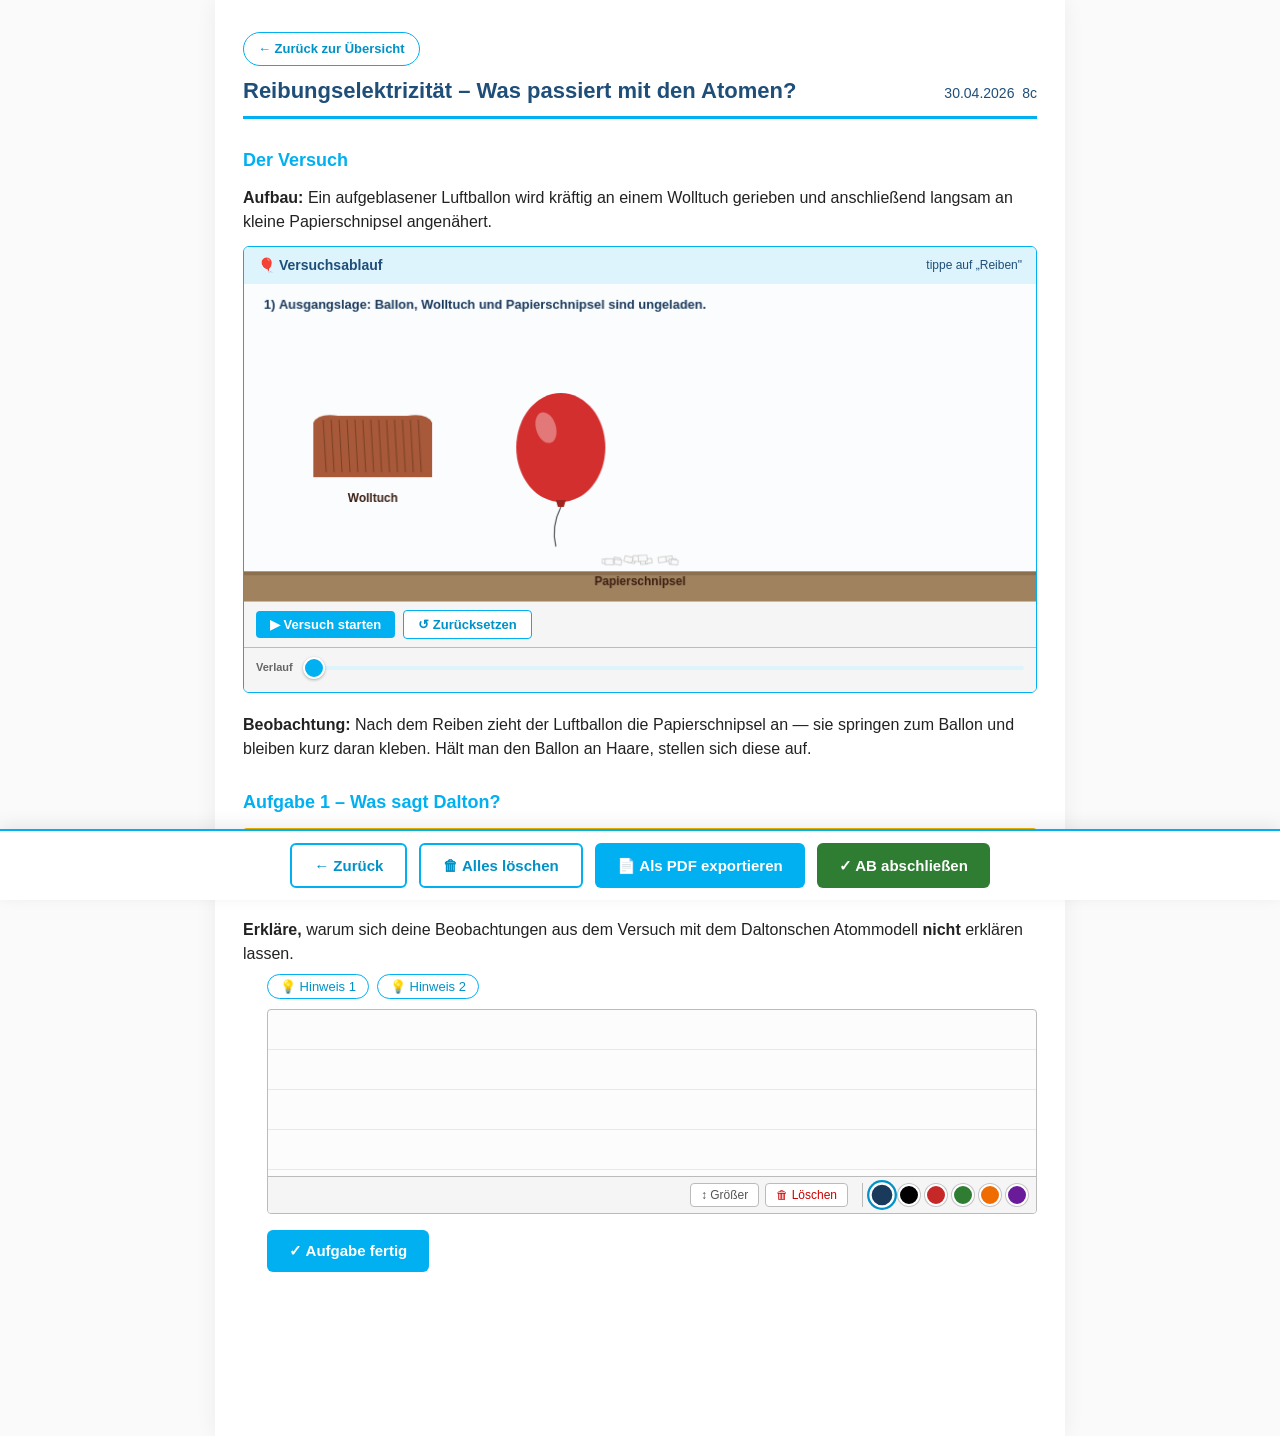
==== SCORM Chemie Portal 8.Klasse/8c/ab/reibungselektrizitaet.html @ f0893412 "Add files via upload" ====
<!DOCTYPE html>
<html lang="de">
<head>
<meta charset="UTF-8">
<meta name="viewport" content="width=device-width, initial-scale=1.0, user-scalable=no">
<title>AB Reibungselektrizität – 8c</title>
<script src="../../shared/jspdf.umd.min.js"></script>
<script src="../../shared/scorm-adapter.js"></script>
<script src="../grundwissen-pool.js"></script>
<style>
  :root {
    --cyan: #00B0F0;
    --cyan-light: #DDF4FC;
    --cyan-dark: #0091C7;
    --dark: #1F4E79;
    --grey-line: #BBBBBB;
    --grey-light: #F5F5F5;
    --bg: #FAFAFA;
    --text: #222;
  }
  * {
    box-sizing: border-box;
    -webkit-tap-highlight-color: transparent;
    /* GLOBAL: nichts kann mehr markiert werden — verhindert jede Form von
       blauer Hervorhebung durch Pencil-Fehlberührungen. */
    -webkit-user-select: none;
    user-select: none;
    -webkit-touch-callout: none;
  }
  /* Buttons in der Werkzeug- und Hint-Leiste werden nicht ausgewählt/markiert,
     wenn der Handballen draufliegt. */
  .canvas-toolbar button, .tool-btn, .hint-btn, .footer-btn, .sim-btn {
    -webkit-user-select: none;
    user-select: none;
    -webkit-touch-callout: none;
    touch-action: manipulation;
    outline: none;
  }
  /* SELECTION-SCHUTZ: Der gesamte Aufgabenblock ist nicht selektierbar.
     Damit kann iOS auch dann nichts blau markieren, wenn der Pencil
     knapp neben die Canvas tippt (häufigster Fall: Aufgabentext oben,
     Toolbar unten). Die Section-Überschriften & Lead-Texte bleiben
     selektierbar (z.B. zum Zitieren), nur die direkt schreibnahen
     Bereiche sind geschützt. */
  .aufgabe, .aufgabe *,
  .canvas-wrap, .canvas-wrap *,
  .canvas-toolbar, .canvas-toolbar *,
  .hint-row, .hint-row *,
  .hint-content, .hint-content *,
  .sim-box, .sim-box *,
  .info-box, .info-box *,
  .quiz-panel, .quiz-panel *,
  .naechste-panel, .naechste-panel *,
  .aufgabe-fertig-row, .aufgabe-fertig-row *,
  .merke-box, .merke-box * {
    -webkit-user-select: none;
    user-select: none;
    -webkit-touch-callout: none;
  }
  /* Während aktiv mit Pen gezeichnet wird, body-weit jede Selection
     blockieren — Sicherheitsnetz, falls der Pencil Bereiche außerhalb
     des Aufgabenblocks streift. JS togglet die Klasse. */
  body.pen-aktiv, body.pen-aktiv * {
    -webkit-user-select: none !important;
    user-select: none !important;
    -webkit-touch-callout: none !important;
  }
  /* Auf Touch-Geräten wird :active sonst durch den Handballen ausgelöst. */
  @media (hover: none) {
    .canvas-toolbar button:active, .tool-btn:active, .hint-btn:active,
    .footer-btn:active, .sim-btn:active {
      background: inherit !important;
      transform: none !important;
    }
  }
  html, body {
    margin: 0; padding: 0;
    font-family: Arial, sans-serif;
    background: var(--bg);
    color: var(--text);
    font-size: 16px;
    line-height: 1.5;
    overscroll-behavior: none;
  }
  .ab-container {
    max-width: 850px;
    margin: 0 auto;
    padding: 32px 28px 140px 28px;
    background: white;
    min-height: 100vh;
    box-shadow: 0 0 20px rgba(0,0,0,0.06);
  }

  /* ZURÜCK-PFEIL ganz oben — führt zur AB-Übersicht */
  .ab-zurueck-leiste {
    margin-bottom: 12px;
  }
  .ab-zurueck-link {
    display: inline-flex;
    align-items: center;
    gap: 6px;
    color: var(--cyan-dark);
    background: white;
    border: 1.5px solid var(--cyan);
    padding: 6px 14px;
    border-radius: 20px;
    text-decoration: none;
    font-size: 13px;
    font-weight: bold;
    transition: background 0.15s;
    -webkit-user-select: none;
    user-select: none;
    touch-action: manipulation;
  }
  .ab-zurueck-link:hover { background: var(--cyan-light); }
  .ab-zurueck-link:active { background: var(--cyan-light); }

  /* HEADER */
  .ab-header {
    display: flex;
    justify-content: space-between;
    align-items: flex-end;
    border-bottom: 3px solid var(--cyan);
    padding-bottom: 12px;
    margin-bottom: 24px;
  }
  .ab-header h1 {
    margin: 0;
    color: var(--dark);
    font-size: 22px;
    font-weight: bold;
    line-height: 1.2;
  }
  .ab-header .meta {
    color: var(--dark);
    font-size: 14px;
    white-space: nowrap;
    margin-left: 16px;
  }

  h2.section {
    color: var(--cyan);
    font-size: 18px;
    font-weight: bold;
    margin: 28px 0 12px 0;
  }
  .lead { margin: 8px 0 12px 0; }
  .hint-text { font-style: italic; color: #444; margin: 8px 0 12px 0; }

  /* MATERIAL-BOX */
  .material-box {
    background: var(--cyan-light);
    border: 1.5px solid var(--cyan);
    border-radius: 4px;
    padding: 12px 16px;
    margin: 12px 0 20px 0;
  }
  .material-box .label {
    font-weight: bold;
    color: var(--dark);
    margin-bottom: 4px;
  }

  /* AUFGABEN */
  .aufgabe { margin: 16px 0; }
  .aufgabe-text {
    margin-bottom: 8px;
  }
  /* Hängende Einrückung NUR wenn eine Teilaufgaben-Nummer (a/b) am Anfang steht */
  .aufgabe-text:has(> .aufgabe-nr:first-child) {
    padding-left: 24px;
    text-indent: -24px;
  }
  .aufgabe-nr { font-weight: bold; }
  .aufgabe-op { font-weight: bold; }

  /* HINT-BUTTONS */
  .hint-row {
    margin: 6px 0 10px 24px;
    display: flex; gap: 8px; flex-wrap: wrap;
  }
  .hint-btn {
    background: white;
    border: 1.5px solid var(--cyan);
    color: var(--cyan-dark);
    padding: 4px 12px;
    border-radius: 14px;
    font-size: 13px;
    cursor: pointer;
    font-family: Arial, sans-serif;
  }
  .hint-btn:active { background: var(--cyan-light); }
  .hint-content {
    display: none;
    background: var(--grey-light);
    border-left: 3px solid var(--cyan);
    padding: 8px 12px;
    margin: 6px 0 10px 24px;
    font-size: 14px;
    color: #333;
  }
  .hint-content.show { display: block; }

  /* CANVAS */
  .canvas-wrap {
    margin: 8px 0 16px 24px;
    border: 1.5px solid var(--grey-line);
    border-radius: 4px;
    background: #FCFCFC;
    position: relative;
    overflow: hidden;
    /* Verhindert, dass iOS aus Pen-Bewegungen Selektionen oder Gesten macht */
    -webkit-user-select: none;
    user-select: none;
    -webkit-touch-callout: none;
  }
  .canvas-wrap canvas {
    display: block;
    width: 100%;
    touch-action: none;
    -webkit-user-select: none;
    user-select: none;
    background:
      repeating-linear-gradient(
        to bottom,
        transparent 0,
        transparent 39px,
        #E8E8E8 39px,
        #E8E8E8 40px
      );
  }
  /* Pen-Schutzrand: schmaler unsichtbarer Streifen direkt unter der
     Canvas, oberhalb der Toolbar. Fängt knappe Fehlberührungen mit dem
     Pencil ab, damit kein Toolbar-Button hervorgehoben wird. */
  .pen-puffer {
    height: 6px;
    background: transparent;
    touch-action: none;
  }
  .canvas-toolbar {
    display: flex;
    gap: 6px;
    justify-content: flex-end;
    padding: 6px 8px;
    background: var(--grey-light);
    border-top: 1px solid var(--grey-line);
  }
  .tool-btn {
    background: white;
    border: 1px solid var(--grey-line);
    padding: 4px 10px;
    border-radius: 4px;
    font-size: 12px;
    cursor: pointer;
    color: #555;
    font-family: Arial, sans-serif;
  }
  .tool-btn:active { background: var(--cyan-light); }
  .tool-btn.danger { color: #C00; }

  /* SIMULATIONS-CONTAINER */
  .sim-box {
    margin: 12px 0 20px 0;
    border: 1.5px solid var(--cyan);
    border-radius: 6px;
    background: white;
    overflow: hidden;
  }
  .sim-header {
    background: var(--cyan-light);
    padding: 8px 14px;
    font-weight: bold;
    color: var(--dark);
    font-size: 14px;
    display: flex;
    justify-content: space-between;
    align-items: center;
  }
  .sim-canvas-wrap {
    width: 100%;
    background: #FAFCFE;
    position: relative;
  }
  .sim-controls {
    padding: 8px 12px;
    background: var(--grey-light);
    border-top: 1px solid var(--grey-line);
    display: flex;
    gap: 8px;
    flex-wrap: wrap;
    align-items: center;
  }
  /* Scrub-Leiste: ermöglicht manuelles Durchschieben der Simulation */
  .sim-scrub {
    padding: 6px 12px 10px 12px;
    background: var(--grey-light);
    border-top: 1px solid var(--grey-line);
    display: flex;
    align-items: center;
    gap: 10px;
  }
  .sim-scrub label {
    font-size: 11px;
    color: #666;
    font-weight: bold;
    white-space: nowrap;
    -webkit-user-select: none;
    user-select: none;
  }
  .sim-scrub input[type="range"] {
    flex: 1;
    height: 28px;
    -webkit-appearance: none;
    appearance: none;
    background: transparent;
    margin: 0;
    touch-action: manipulation;
  }
  /* Track */
  .sim-scrub input[type="range"]::-webkit-slider-runnable-track {
    height: 4px;
    background: var(--cyan-light);
    border-radius: 2px;
  }
  .sim-scrub input[type="range"]::-moz-range-track {
    height: 4px;
    background: var(--cyan-light);
    border-radius: 2px;
  }
  /* Thumb (Schieber) — bewusst groß für Apple-Pencil-Bedienung */
  .sim-scrub input[type="range"]::-webkit-slider-thumb {
    -webkit-appearance: none;
    appearance: none;
    width: 22px;
    height: 22px;
    border-radius: 50%;
    background: var(--cyan);
    border: 2px solid white;
    box-shadow: 0 1px 3px rgba(0,0,0,0.3);
    margin-top: -9px;
    cursor: grab;
  }
  .sim-scrub input[type="range"]::-moz-range-thumb {
    width: 22px;
    height: 22px;
    border-radius: 50%;
    background: var(--cyan);
    border: 2px solid white;
    box-shadow: 0 1px 3px rgba(0,0,0,0.3);
    cursor: grab;
  }
  .sim-btn {
    background: var(--cyan);
    color: white;
    border: none;
    padding: 6px 14px;
    border-radius: 4px;
    font-size: 13px;
    cursor: pointer;
    font-family: Arial, sans-serif;
    font-weight: bold;
  }
  .sim-btn:active { background: var(--cyan-dark); }
  .sim-btn.secondary {
    background: white;
    color: var(--cyan-dark);
    border: 1.5px solid var(--cyan);
  }

  /* MERKE-BOX */
  .merke-box {
    background: white;
    border: 1.5px solid var(--cyan);
    border-left: 6px solid var(--cyan);
    border-radius: 4px;
    padding: 14px 18px;
    margin: 24px 0;
  }
  .merke-box .label {
    color: var(--cyan);
    font-weight: bold;
    margin-bottom: 6px;
    font-size: 15px;
  }

  /* INFO-BOX (Erinnerung an Theorie, Hintergrundinfo) */
  .info-box {
    background: #FFF8E1;
    border: 1.5px solid #F0B400;
    border-left: 6px solid #F0B400;
    border-radius: 4px;
    padding: 12px 16px;
    margin: 12px 0 18px 0;
    font-size: 15px;
    line-height: 1.55;
  }

  /* AUFGABEN-BLOCK & WORKFLOW */
  .aufgabe-block {
    /* nur die jeweils aktive Aufgabe ist sichtbar */
  }
  .aufgabe-fertig-row {
    margin: 8px 0 24px 24px;
    display: flex;
    gap: 10px;
  }
  .workflow-btn {
    background: #2E7D32;
    color: white;
    border: none;
    padding: 10px 18px;
    font-size: 15px;
    font-weight: bold;
    border-radius: 6px;
    cursor: pointer;
    font-family: Arial, sans-serif;
    -webkit-user-select: none;
    user-select: none;
    touch-action: manipulation;
  }
  .workflow-btn:disabled { background: #BDBDBD; cursor: not-allowed; }
  .workflow-btn:active:not(:disabled) { transform: translateY(1px); }
  .workflow-btn.verbesserung { background: #1976D2; }
  .workflow-btn.naechste { background: var(--cyan-dark); }

  /* QUIZ-PANEL */
  .quiz-panel {
    background: #FAFCFF;
    border: 2px solid #1976D2;
    border-radius: 8px;
    padding: 16px 18px;
    margin: 24px 0;
    box-shadow: 0 2px 8px rgba(25,118,210,0.08);
  }
  .quiz-header {
    display: flex;
    justify-content: space-between;
    align-items: center;
    color: #1976D2;
    font-weight: bold;
    font-size: 15px;
    margin-bottom: 12px;
    padding-bottom: 8px;
    border-bottom: 1px solid #C5DDF6;
  }
  .quiz-counter { font-weight: normal; font-size: 13px; color: #666; }
  .quiz-frage {
    font-size: 17px;
    font-weight: bold;
    margin: 8px 0 14px 0;
    line-height: 1.45;
  }
  .quiz-antworten {
    display: flex;
    flex-direction: column;
    gap: 8px;
    margin-bottom: 12px;
  }
  .quiz-antwort {
    background: white;
    border: 2px solid #C5DDF6;
    border-radius: 6px;
    padding: 12px 16px;
    font-size: 15px;
    text-align: left;
    cursor: pointer;
    font-family: Arial, sans-serif;
    transition: background 0.15s, border-color 0.15s;
    -webkit-user-select: none;
    user-select: none;
    touch-action: manipulation;
  }
  .quiz-antwort:active { background: #E3F2FD; }
  .quiz-antwort.richtig { background: #E8F5E9; border-color: #2E7D32; }
  .quiz-antwort.falsch  { background: #FFEBEE; border-color: #C62828; }
  .quiz-antwort.disabled { cursor: not-allowed; pointer-events: none; }
  .quiz-feedback {
    padding: 10px 14px;
    border-radius: 6px;
    margin: 8px 0 12px 0;
    font-size: 14.5px;
    line-height: 1.5;
  }
  .quiz-feedback.richtig { background: #E8F5E9; border-left: 4px solid #2E7D32; }
  .quiz-feedback.falsch  { background: #FFEBEE; border-left: 4px solid #C62828; }
  .quiz-controls {
    display: flex;
    gap: 10px;
    flex-wrap: wrap;
    justify-content: flex-end;
  }

  /* NÄCHSTE-AUFGABE-PANEL */
  .naechste-panel {
    background: #F1F8E9;
    border: 2px dashed #558B2F;
    border-radius: 8px;
    padding: 16px;
    margin: 20px 0;
    text-align: center;
  }
  .naechste-panel p { margin: 0 0 12px 0; color: #33691E; font-weight: 500; }

  /* FOOTER / EXPORT */
  .footer-bar {
    position: fixed;
    bottom: 0; left: 0; right: 0;
    background: white;
    border-top: 2px solid var(--cyan);
    padding: 12px 20px;
    display: flex;
    justify-content: center;
    gap: 12px;
    box-shadow: 0 -4px 16px rgba(0,0,0,0.08);
    z-index: 100;
  }
  .footer-btn {
    background: var(--cyan);
    color: white;
    border: none;
    padding: 12px 22px;
    font-size: 15px;
    font-weight: bold;
    border-radius: 6px;
    cursor: pointer;
    font-family: Arial, sans-serif;
  }
  .footer-btn:active { background: var(--cyan-dark); }
  .footer-btn.secondary {
    background: white;
    color: var(--cyan-dark);
    border: 2px solid var(--cyan);
  }

  /* OVERLAY für PDF-Generierung */
  .overlay {
    display: none;
    position: fixed;
    top: 0; left: 0; right: 0; bottom: 0;
    background: rgba(255,255,255,0.92);
    z-index: 1000;
    align-items: center;
    justify-content: center;
    flex-direction: column;
    gap: 16px;
  }
  .overlay.show { display: flex; }
  .overlay .spinner {
    width: 50px; height: 50px;
    border: 5px solid var(--cyan-light);
    border-top-color: var(--cyan);
    border-radius: 50%;
    animation: spin 0.8s linear infinite;
  }
  @keyframes spin { to { transform: rotate(360deg); } }
  /* FARBPALETTE — schmale Reihe runder Farb-Buttons in der Toolbar */
  .farbpalette {
    display: inline-flex;
    gap: 5px;
    align-items: center;
    margin-left: 8px;
    padding-left: 8px;
    border-left: 1px solid var(--grey-line);
  }
  .farb-btn {
    width: 22px; height: 22px;
    border-radius: 50%;
    border: 2px solid #fff;
    box-shadow: 0 0 0 1px rgba(0,0,0,0.2);
    cursor: pointer;
    padding: 0;
    -webkit-appearance: none;
    appearance: none;
    transition: transform 0.1s;
    -webkit-user-select: none;
    user-select: none;
    touch-action: manipulation;
  }
  .farb-btn.aktiv {
    box-shadow: 0 0 0 2px var(--cyan-dark);
    transform: scale(1.15);
  }
  .farb-btn:active { transform: scale(0.95); }
</style>
</head>
<body>
<div class="ab-container">

  <!-- Zurück-Pfeil zur AB-Übersicht -->
  <div class="ab-zurueck-leiste">
    <a href="../arbeitsblaetter.html" class="ab-zurueck-link" id="ab-zurueck-link">← Zurück zur Übersicht</a>
  </div>

  <!-- HEADER -->
  <div class="ab-header">
    <h1>Reibungselektrizität – Was passiert mit den Atomen?</h1>
    <div class="meta">30.04.2026&nbsp;&nbsp;8c</div>
  </div>

  <!-- =========================================================
       VERSUCH (Beobachtungs-Simulation, OHNE Elektronen-Vorgriff)
       ========================================================= -->
  <h2 class="section">Der Versuch</h2>
  <p class="lead"><strong>Aufbau:</strong> Ein aufgeblasener Luftballon wird kräftig an einem Wolltuch gerieben und anschließend langsam an kleine Papierschnipsel angenähert.</p>

  <div class="sim-box" data-sim="ballon">
    <div class="sim-header">
      <span>🎈 Versuchsablauf</span>
      <span style="font-weight: normal; font-size: 12px;">tippe auf „Reiben"</span>
    </div>
    <div class="sim-canvas-wrap">
      <canvas id="sim-ballon" width="800" height="320" style="width:100%; height:auto; display:block;"></canvas>
    </div>
    <div class="sim-controls">
      <button class="sim-btn" data-action="ballon-rub">▶ Versuch starten</button>
      <button class="sim-btn secondary" data-action="ballon-reset">↺ Zurücksetzen</button>
    </div>
    <div class="sim-scrub">
      <label>Verlauf</label>
      <input type="range" id="scrub-ballon" min="0" max="1000" value="0" step="1">
    </div>
  </div>

  <p class="lead"><strong>Beobachtung:</strong> Nach dem Reiben zieht der Luftballon die Papierschnipsel an — sie springen zum Ballon und bleiben kurz daran kleben. Hält man den Ballon an Haare, stellen sich diese auf.</p>

  <!-- =========================================================
       AUFGABE 1 — Konflikt mit Daltons Modell
       ========================================================= -->
  <div class="aufgabe-block" data-aufgabe="1">
    <h2 class="section">Aufgabe 1 – Was sagt Dalton?</h2>
    <div class="info-box">
      <strong>Erinnerung:</strong> Nach dem Daltonschen Atommodell sind Atome winzige, <em>unteilbare</em> und <em>ungeladene</em> Kugeln. Alle Atome eines Elements sind gleich.
    </div>
    <div class="aufgabe">
      <div class="aufgabe-text"><span class="aufgabe-op">Erkläre,</span> warum sich deine Beobachtungen aus dem Versuch mit dem Daltonschen Atommodell <strong>nicht</strong> erklären lassen.</div>
      <div class="hint-row">
        <button class="hint-btn" data-hint="h1a">💡 Hinweis 1</button>
        <button class="hint-btn" data-hint="h1b">💡 Hinweis 2</button>
      </div>
      <div class="hint-content" id="h1a">Was bedeutet „unteilbar" und „ungeladen" für Daltons Atome ganz genau?</div>
      <div class="hint-content" id="h1b">Wenn die Atome ungeladen sind — woher kommt dann die Anziehung beim Reiben?</div>
      <div class="canvas-wrap" data-canvas="a1"><canvas></canvas>
        <div class="canvas-toolbar">
          <button class="tool-btn" data-canvas-action="bigger" data-target="a1">↕ Größer</button>
          <button class="tool-btn danger" data-canvas-action="clear" data-target="a1">🗑 Löschen</button>
        
          <span class="farbpalette" data-target="a1">
            <button class="farb-btn aktiv" data-farbe="#1A3A5C" style="background:#1A3A5C" aria-label="Dunkelblau"></button>
            <button class="farb-btn" data-farbe="#000000" style="background:#000000" aria-label="Schwarz"></button>
            <button class="farb-btn" data-farbe="#C62828" style="background:#C62828" aria-label="Rot"></button>
            <button class="farb-btn" data-farbe="#2E7D32" style="background:#2E7D32" aria-label="Grün"></button>
            <button class="farb-btn" data-farbe="#EF6C00" style="background:#EF6C00" aria-label="Orange"></button>
            <button class="farb-btn" data-farbe="#6A1B9A" style="background:#6A1B9A" aria-label="Lila"></button>
          </span>
        </div>
      </div>
    </div>
    <div class="aufgabe-fertig-row">
      <button class="footer-btn workflow-btn" data-workflow="fertig" data-aufgabe="1">✓ Aufgabe fertig</button>
    </div>
  </div>

  <!-- =========================================================
       AUFGABE 2 — Thomsons Lösung mit Atom-Simulation
       ========================================================= -->
  <div class="aufgabe-block" data-aufgabe="2" hidden>
    <h2 class="section">Aufgabe 2 – Thomson löst das Rätsel</h2>
    <div class="info-box">
      Der englische Physiker <strong>J. J. Thomson</strong> zeigte 1897, dass die negativen Ladungsträger aus Atomen beweglich sind und von einem Atom auf ein anderes übertragen werden können. Hierdurch entdeckte er die <strong>Elektronen</strong>.
    </div>

    <div class="sim-box" data-sim="atom">
      <div class="sim-header">
        <span>⚛ Vergleich: Dalton ↔ Thomson</span>
        <span style="font-weight: normal; font-size: 12px;">links: Dalton · rechts: Thomson</span>
      </div>
      <div class="sim-canvas-wrap">
        <canvas id="sim-atom" width="800" height="340" style="width:100%; height:auto; display:block;"></canvas>
      </div>
      <div class="sim-controls">
        <button class="sim-btn" data-action="atom-animate">▶ Elektronen zeigen</button>
        <button class="sim-btn secondary" data-action="atom-reset">↺ Zurücksetzen</button>
      </div>
      <div class="sim-scrub">
        <label>Verlauf</label>
        <input type="range" id="scrub-atom" min="0" max="1000" value="0" step="1">
      </div>
    </div>

    <div class="aufgabe">
      <div class="aufgabe-text"><span class="aufgabe-nr">a)</span> <span class="aufgabe-op">Beschreibe</span> die Unterschiede zwischen dem Atommodell nach Dalton und dem Atommodell nach Thomson.</div>
      <div class="canvas-wrap" data-canvas="a2a"><canvas></canvas>
        <div class="canvas-toolbar">
          <button class="tool-btn" data-canvas-action="bigger" data-target="a2a">↕ Größer</button>
          <button class="tool-btn danger" data-canvas-action="clear" data-target="a2a">🗑 Löschen</button>
        
          <span class="farbpalette" data-target="a2a">
            <button class="farb-btn aktiv" data-farbe="#1A3A5C" style="background:#1A3A5C" aria-label="Dunkelblau"></button>
            <button class="farb-btn" data-farbe="#000000" style="background:#000000" aria-label="Schwarz"></button>
            <button class="farb-btn" data-farbe="#C62828" style="background:#C62828" aria-label="Rot"></button>
            <button class="farb-btn" data-farbe="#2E7D32" style="background:#2E7D32" aria-label="Grün"></button>
            <button class="farb-btn" data-farbe="#EF6C00" style="background:#EF6C00" aria-label="Orange"></button>
            <button class="farb-btn" data-farbe="#6A1B9A" style="background:#6A1B9A" aria-label="Lila"></button>
          </span>
        </div>
      </div>
    </div>
    <div class="aufgabe">
      <div class="aufgabe-text"><span class="aufgabe-nr">b)</span> <span class="aufgabe-op">Begründe,</span> warum Atome nach Thomsons Erkenntnis nicht mehr als „unteilbar" gelten können.</div>
      <div class="canvas-wrap" data-canvas="a2b"><canvas></canvas>
        <div class="canvas-toolbar">
          <button class="tool-btn" data-canvas-action="bigger" data-target="a2b">↕ Größer</button>
          <button class="tool-btn danger" data-canvas-action="clear" data-target="a2b">🗑 Löschen</button>
        
          <span class="farbpalette" data-target="a2b">
            <button class="farb-btn aktiv" data-farbe="#1A3A5C" style="background:#1A3A5C" aria-label="Dunkelblau"></button>
            <button class="farb-btn" data-farbe="#000000" style="background:#000000" aria-label="Schwarz"></button>
            <button class="farb-btn" data-farbe="#C62828" style="background:#C62828" aria-label="Rot"></button>
            <button class="farb-btn" data-farbe="#2E7D32" style="background:#2E7D32" aria-label="Grün"></button>
            <button class="farb-btn" data-farbe="#EF6C00" style="background:#EF6C00" aria-label="Orange"></button>
            <button class="farb-btn" data-farbe="#6A1B9A" style="background:#6A1B9A" aria-label="Lila"></button>
          </span>
        </div>
      </div>
    </div>
    <div class="aufgabe-fertig-row">
      <button class="footer-btn workflow-btn" data-workflow="fertig" data-aufgabe="2">✓ Aufgabe fertig</button>
    </div>
  </div>

  <!-- =========================================================
       AUFGABE 3 — Übertragung auf den Versuch (mit Elektronen-Sim)
       ========================================================= -->
  <div class="aufgabe-block" data-aufgabe="3" hidden>
    <h2 class="section">Aufgabe 3 – Zurück zum Luftballon</h2>

    <div class="sim-box" data-sim="ballon-elektronen">
      <div class="sim-header">
        <span>🎈 Versuch mit Elektronen</span>
        <span style="font-weight: normal; font-size: 12px;">jetzt sind die Elektronen sichtbar</span>
      </div>
      <div class="sim-canvas-wrap">
        <canvas id="sim-ballon-e" width="800" height="320" style="width:100%; height:auto; display:block;"></canvas>
      </div>
      <div class="sim-controls">
        <button class="sim-btn" data-action="ballon-e-rub">▶ Versuch starten</button>
        <button class="sim-btn secondary" data-action="ballon-e-reset">↺ Zurücksetzen</button>
      </div>
      <div class="sim-scrub">
        <label>Verlauf</label>
        <input type="range" id="scrub-ballon-e" min="0" max="1000" value="0" step="1">
      </div>
    </div>

    <div class="aufgabe">
      <div class="aufgabe-text"><span class="aufgabe-op">Erkläre</span> mithilfe der neuen Erkenntnisse und der Simulation, was beim Reiben des Luftballons am Wolltuch auf der Teilchenebene passiert. Verwende dabei die Begriffe <em>Elektronen, Protonen, positiv geladen</em> und <em>negativ geladen</em>.</div>
      <div class="hint-row">
        <button class="hint-btn" data-hint="h3a">💡 Hinweis 1</button>
        <button class="hint-btn" data-hint="h3b">💡 Hinweis 2</button>
      </div>
      <div class="hint-content" id="h3a">Welcher der beiden Bausteine sitzt fest im Atomkern? Welcher ist beweglich in der Hülle?</div>
      <div class="hint-content" id="h3b">In welche Richtung wandern die Elektronen beim Reiben — von Wolle zum Ballon oder umgekehrt? Was bleibt jeweils zurück?</div>
      <div class="canvas-wrap" data-canvas="a3"><canvas></canvas>
        <div class="canvas-toolbar">
          <button class="tool-btn" data-canvas-action="bigger" data-target="a3">↕ Größer</button>
          <button class="tool-btn danger" data-canvas-action="clear" data-target="a3">🗑 Löschen</button>
        
          <span class="farbpalette" data-target="a3">
            <button class="farb-btn aktiv" data-farbe="#1A3A5C" style="background:#1A3A5C" aria-label="Dunkelblau"></button>
            <button class="farb-btn" data-farbe="#000000" style="background:#000000" aria-label="Schwarz"></button>
            <button class="farb-btn" data-farbe="#C62828" style="background:#C62828" aria-label="Rot"></button>
            <button class="farb-btn" data-farbe="#2E7D32" style="background:#2E7D32" aria-label="Grün"></button>
            <button class="farb-btn" data-farbe="#EF6C00" style="background:#EF6C00" aria-label="Orange"></button>
            <button class="farb-btn" data-farbe="#6A1B9A" style="background:#6A1B9A" aria-label="Lila"></button>
          </span>
        </div>
      </div>
    </div>
    <div class="aufgabe-fertig-row">
      <button class="footer-btn workflow-btn" data-workflow="fertig" data-aufgabe="3">✓ Aufgabe fertig</button>
    </div>
  </div>

  <!-- =========================================================
       AUFGABE 4 — Merksatz selbst formulieren
       ========================================================= -->
  <div class="aufgabe-block" data-aufgabe="4" hidden>
    <h2 class="section">Aufgabe 4 – Merksatz</h2>
    <div class="aufgabe">
      <div class="aufgabe-text"><span class="aufgabe-op">Formuliere</span> einen eigenen Merksatz. Erkläre darin, was Elektronen sind (Ladung, Beweglichkeit, Masse) und woraus ein Atom besteht.</div>
      <div class="hint-row">
        <button class="hint-btn" data-hint="h4a">💡 Hinweis</button>
      </div>
      <div class="hint-content" id="h4a">Verwende in deinem Merksatz die Begriffe <em>negative Ladungsträger, beweglich, geringe Masse</em> sowie <em>Elektronen</em> und <em>Protonen</em>.</div>
      <div class="canvas-wrap" data-canvas="a4"><canvas></canvas>
        <div class="canvas-toolbar">
          <button class="tool-btn" data-canvas-action="bigger" data-target="a4">↕ Größer</button>
          <button class="tool-btn danger" data-canvas-action="clear" data-target="a4">🗑 Löschen</button>
        
          <span class="farbpalette" data-target="a4">
            <button class="farb-btn aktiv" data-farbe="#1A3A5C" style="background:#1A3A5C" aria-label="Dunkelblau"></button>
            <button class="farb-btn" data-farbe="#000000" style="background:#000000" aria-label="Schwarz"></button>
            <button class="farb-btn" data-farbe="#C62828" style="background:#C62828" aria-label="Rot"></button>
            <button class="farb-btn" data-farbe="#2E7D32" style="background:#2E7D32" aria-label="Grün"></button>
            <button class="farb-btn" data-farbe="#EF6C00" style="background:#EF6C00" aria-label="Orange"></button>
            <button class="farb-btn" data-farbe="#6A1B9A" style="background:#6A1B9A" aria-label="Lila"></button>
          </span>
        </div>
      </div>
    </div>
    <div class="aufgabe-fertig-row">
      <button class="footer-btn workflow-btn" data-workflow="fertig" data-aufgabe="4">✓ Aufgabe fertig</button>
    </div>
  </div>

  <!-- =========================================================
       QUIZ-PANEL (gemeinsam für alle 4 Aufgaben)
       ========================================================= -->
  <div class="quiz-panel" id="quiz-panel" hidden>
    <div class="quiz-header">
      <span>📚 Grundwissen-Quiz</span>
      <span class="quiz-counter" id="quiz-counter"></span>
    </div>
    <div class="quiz-frage" id="quiz-frage"></div>
    <div class="quiz-antworten" id="quiz-antworten"></div>
    <div class="quiz-feedback" id="quiz-feedback" hidden></div>
    <div class="quiz-controls">
      <button class="footer-btn workflow-btn" id="btn-naechste-frage" hidden>Nächste Frage →</button>
      <button class="footer-btn workflow-btn verbesserung" id="btn-verbesserung">↩ Verbesserung</button>
    </div>
  </div>

  <!-- =========================================================
       NÄCHSTE-AUFGABE-PANEL
       ========================================================= -->
  <div class="naechste-panel" id="naechste-panel" hidden>
    <p>Verbessere deine Antwort oben, dann geht es weiter.</p>
    <button class="footer-btn workflow-btn naechste" id="btn-naechste-aufgabe">Nächste Aufgabe →</button>
  </div>

  <!-- =========================================================
       ABSCHLUSS-PANEL (nach letzter Aufgabe)
       ========================================================= -->
  <div class="naechste-panel" id="abschluss-panel" hidden style="background: #E8F5E9; border-color: #2E7D32;">
    <p style="color: #1B5E20; font-weight: bold;">🎉 Super, du hast alle Aufgaben bearbeitet!</p>
    <p style="color: #2E7D32;">Verbessere noch deinen Merksatz oben, dann kannst du das Arbeitsblatt unten als PDF exportieren oder abschließen.</p>
  </div>

</div>

<!-- FOOTER -->
<div class="footer-bar">
  <button class="footer-btn secondary" onclick="window.location.href='../arbeitsblaetter.html'" style="display:flex; align-items:center; gap:6px;">← Zurück</button>
  <button class="footer-btn secondary" id="btn-clear-all">🗑 Alles löschen</button>
  <button class="footer-btn" id="btn-export-pdf">📄 Als PDF exportieren</button>
  <button class="footer-btn" id="btn-finish" style="background: #2E7D32;">✓ AB abschließen</button>
</div>

<!-- OVERLAY für PDF-Generierung -->
<div class="overlay" id="overlay">
  <div class="spinner"></div>
  <div style="font-weight: bold; color: var(--dark);" id="overlay-text">PDF wird erstellt …</div>
</div>

<script>
/* ========================================================================
   1.  CANVAS-LOGIK (Apple Pencil + Touch + Mouse) — Smooth-Pencil v2
   ========================================================================
   - Quadratische Bezier-Glättung zwischen Punkten (flüssiges Schreibgefühl)
   - Pressure-Smoothing für gleichmäßige Strichstärke
   - Zeitbasierter Synthetik-Click-Schutz (kein hängenbleibendes body-class-Problem)
   - Globales pointerup-Sicherheitsnetz für stabilen Zustand
*/
const CANVAS_HEIGHT_DEFAULT = 160;
const CANVAS_HEIGHT_BIG = 380;
const STORAGE_KEY = 'ab_reibungselektrizitaet_8c_v1';

const canvasStates = {};

// Globaler Zustand für Pen-Click-Schutz
let abLastPenActivityTs = 0;
let abAktivePenZeichner = 0;
const PEN_CLICK_BLOCK_MS = 150; // war 350 — kürzer, damit schnelle Folgestriche nicht blockiert werden

// Plattform-Detection: auf iOS strenger filtern (Apple Pencil only),
// auf allen anderen Plattformen jede Eingabe akzeptieren.
const IST_IOS = /iPad|iPhone|iPod/.test(navigator.userAgent) || 
  (navigator.platform === 'MacIntel' && navigator.maxTouchPoints > 1);

// Globale Stiftfarbe — kann über die Farbpalette geändert werden.
let stiftFarbe = '#1A3A5C';

function setupCanvas(wrap) {
  const id = wrap.dataset.canvas;
  const canvas = wrap.querySelector('canvas');
  // willReadFrequently: false → Browser kann GPU-beschleunigt rendern
  const ctx = canvas.getContext('2d', { willReadFrequently: false, desynchronized: true });

  // Pen-Schutzrand direkt unter die Canvas einfügen (vor der Toolbar).
  // Fängt knappe Fehlberührungen ab, damit kein Toolbar-Button getroffen wird.
  const toolbar = wrap.querySelector('.canvas-toolbar');
  if (toolbar && !wrap.querySelector('.pen-puffer')) {
    const puffer = document.createElement('div');
    puffer.className = 'pen-puffer';
    wrap.insertBefore(puffer, toolbar);
  }

  const state = {
    canvas, ctx,
    drawing: false,
    activePointerId: null,
    lastWidth: 1.5,
    height: CANVAS_HEIGHT_DEFAULT,
    paths: [],
    currentPath: null,   // Punkte des aktuellen Strichs (mit pressure & breite)
    pendingPoints: [],   // Buffer für rAF-Rendering
    rafId: null,
  };
  canvasStates[id] = state;

  function resize() {
    const rect = canvas.getBoundingClientRect();
    const dpr = window.devicePixelRatio || 1;
    // setTransform reset, damit DPR-Skalierung sich nicht aufmultipliziert
    ctx.setTransform(1, 0, 0, 1, 0, 0);
    canvas.width = Math.round(rect.width * dpr);
    canvas.height = Math.round(state.height * dpr);
    canvas.style.height = state.height + 'px';
    ctx.scale(dpr, dpr);
    ctx.strokeStyle = stiftFarbe;
    ctx.lineCap = 'round';
    ctx.lineJoin = 'round';
    ctx.strokeStyle = '#1a3a5c';
    redraw();
  }

  // Komplettes Bild aus paths neu zeichnen (z.B. nach resize)
  function redraw() {
    const rect = canvas.getBoundingClientRect();
    ctx.clearRect(0, 0, rect.width, state.height);
    state.paths.forEach(path => zeichneStrichGanz(path));
  }

  // Einen kompletten Strich (Punktliste) glatt nachzeichnen
  function zeichneStrichGanz(path) {
    if (!path || path.length === 0) return;
    if (path.length === 1) {
      ctx.beginPath();
      ctx.fillStyle = stiftFarbe;
      ctx.arc(path[0].x, path[0].y, path[0].w / 2, 0, Math.PI * 2);
      ctx.fill();
      return;
    }
    if (path.length === 2) {
      ctx.beginPath();
      ctx.lineWidth = path[1].w;
      ctx.moveTo(path[0].x, path[0].y);
      ctx.lineTo(path[1].x, path[1].y);
      ctx.stroke();
      return;
    }
    // Bezier-Kurve durch Mittelpunkte
    for (let i = 1; i < path.length - 1; i++) {
      const p0 = path[i-1], p1 = path[i], p2 = path[i+1];
      const m1 = { x: (p0.x + p1.x) / 2, y: (p0.y + p1.y) / 2 };
      const m2 = { x: (p1.x + p2.x) / 2, y: (p1.y + p2.y) / 2 };
      ctx.beginPath();
      ctx.lineWidth = p1.w;
      ctx.moveTo(m1.x, m1.y);
      ctx.quadraticCurveTo(p1.x, p1.y, m2.x, m2.y);
      ctx.stroke();
    }
    // Letztes Stück bis zum echten Endpunkt
    const n = path.length;
    const p1 = path[n-2], p2 = path[n-1];
    const m1 = { x: (path[n-3].x + p1.x) / 2, y: (path[n-3].y + p1.y) / 2 };
    ctx.beginPath();
    ctx.lineWidth = p2.w;
    ctx.moveTo(m1.x, m1.y);
    ctx.quadraticCurveTo(p1.x, p1.y, p2.x, p2.y);
    ctx.stroke();
  }

  // Inkrementelles Zeichnen mit Catmull-Rom-Spline (centripetal, α=0.5).
  // Vorteil ggü. quadratischer Bezier-Mittelpunkts-Methode:
  //   - Die Kurve läuft EXAKT durch jeden Stützpunkt (nicht nur durch Mittelpunkte)
  //   - Centripetal-Variante hat keine Schleifen/Überschwinger bei dichten Punkten
  //   - Wirkt deutlich „organischer" und glatter, ähnlich wie native iOS-Apps.
  // Wir wandeln das Catmull-Rom-Segment in ein kubisches Bezier-Segment um,
  // das die Canvas-API direkt zeichnen kann.
  function catmullRomToBezier(p0, p1, p2, p3) {
    // Tangenten an p1 und p2, gemittelt aus den Nachbarn.
    // Faktor 1/6 ist die Standard-Umrechnung Catmull-Rom → kubische Bezier.
    return {
      cp1x: p1.x + (p2.x - p0.x) / 6,
      cp1y: p1.y + (p2.y - p0.y) / 6,
      cp2x: p2.x - (p3.x - p1.x) / 6,
      cp2y: p2.y - (p3.y - p1.y) / 6
    };
  }

  // Zeichnet das Segment zwischen path[n-3] und path[n-2] (also das vorletzte),
  // weil wir für eine echte Catmull-Rom-Glättung den Punkt davor UND danach brauchen.
  function zeichneNaechstesSegment() {
    const path = state.currentPath;
    if (!path || path.length < 4) {
      // Solange wir noch keine 4 Punkte haben: Fallback auf einfache quadratische
      // Glättung, damit der Strichbeginn trotzdem schon glatt aussieht.
      if (path && path.length >= 3) {
        const n = path.length;
        const p0 = path[n-3], p1 = path[n-2], p2 = path[n-1];
        const m1 = { x: (p0.x + p1.x) / 2, y: (p0.y + p1.y) / 2 };
        const m2 = { x: (p1.x + p2.x) / 2, y: (p1.y + p2.y) / 2 };
        ctx.beginPath();
        ctx.lineWidth = p1.w;
        ctx.moveTo(m1.x, m1.y);
        ctx.quadraticCurveTo(p1.x, p1.y, m2.x, m2.y);
        ctx.stroke();
      }
      return;
    }
    const n = path.length;
    const p0 = path[n-4], p1 = path[n-3], p2 = path[n-2], p3 = path[n-1];
    const cp = catmullRomToBezier(p0, p1, p2, p3);
    ctx.beginPath();
    ctx.lineWidth = p2.w;
    ctx.moveTo(p1.x, p1.y);
    ctx.bezierCurveTo(cp.cp1x, cp.cp1y, cp.cp2x, cp.cp2y, p2.x, p2.y);
    ctx.stroke();
  }

  function getPos(e) {
    const rect = canvas.getBoundingClientRect();
    return { x: e.clientX - rect.left, y: e.clientY - rect.top };
  }

  // Pencil/Eingabegerät-Erkennung — Cross-Browser:
  //   - iOS: nur Apple Pencil (echte Pen-Events oder Touch mit Tilt) — Finger
  //     bleibt fürs Scrollen. Das ist Pflicht, damit Handballenauflage keine
  //     Striche zieht.
  //   - Android/Windows/sonstiges: ALLE Eingaben akzeptieren (Pen, Maus, S-Pen,
  //     Surface Pen, sogar Touch). Sonst wären Canvas auf diesen Geräten tot.
  function isPen(e) {
    if (e.pointerType === 'pen') return true;
    if (!IST_IOS) {
      // Nicht-iOS: Maus + Touch + alles durchlassen.
      if (e.pointerType === 'mouse' || e.pointerType === 'touch') return true;
    }
    // iOS-Pfad: Finger-Touches vom Pencil unterscheiden
    if (e.pointerType === 'touch') {
      if ((e.tiltX && e.tiltX !== 0) || (e.tiltY && e.tiltY !== 0)) return true;
      if (typeof e.altitudeAngle === 'number' && e.altitudeAngle > 0 && e.altitudeAngle < Math.PI/2 - 0.01) return true;
      if (abLastPenActivityTs && (performance.now() - abLastPenActivityTs) < 2000) return true;
    }
    return false;
  }

  function druckZuBreite(pressure, prev) {
    const p = (pressure && pressure > 0) ? pressure : 0.5;
    const ziel = 1.0 + p * 2.5;        // 1.0px bis 3.5px
    // Stärkere Glättung (0.85/0.15 statt 0.7/0.3): Apple-Pencil-Druck
    // ist stufig — diese Filterung lässt Strichbreiten butterweich werden.
    return prev * 0.85 + ziel * 0.15;
  }

  // Mindestabstand zwischen zwei Punkten in CSS-Pixeln. Bei 120 Hz
  // ProMotion liegen Pencil-Punkte oft <0.5px auseinander → das erzeugt
  // Jitter und CPU-Last ohne sichtbaren Vorteil. Punkte unter dieser
  // Schwelle werden verworfen.
  const MIN_PUNKT_ABSTAND_QUAD = 0.6 * 0.6;

  function start(e) {
    if (!isPen(e)) return; // Handballen / Finger ignorieren
    e.preventDefault();

    // Falls noch ein alter Strich aktiv war (verpasstes pointerup): zurücksetzen
    if (state.drawing) {
      state.drawing = false;
      state.activePointerId = null;
      state.currentPath = null;
      state.pendingPoints = [];
      if (state.rafId !== null) { cancelAnimationFrame(state.rafId); state.rafId = null; }
      // Counter ausgleichen — vermeiden, dass abAktivePenZeichner driftet
      abAktivePenZeichner = Math.max(0, abAktivePenZeichner - 1);
    }

    state.drawing = true;
    state.activePointerId = e.pointerId;
    state.pendingPoints = [];
    // Bewusst KEIN setPointerCapture: führte zu hängenden Captures, sodass der
    // nächste Strich nicht erkannt wurde. Off-canvas-Bewegungen werden über
    // einen window-pointermove-Backup-Listener weiter unten verarbeitet.

    abAktivePenZeichner++;
    abLastPenActivityTs = performance.now();
    // Body-Klasse: blockiert während aktiver Pen-Eingabe alle Selections
    document.body.classList.add('pen-aktiv');

    const pos = getPos(e);
    state.lastWidth = druckZuBreite(e.pressure, 1.5);
    state.currentPath = [{x: pos.x, y: pos.y, w: state.lastWidth}];

    // Direkt einen Punkt zeichnen, damit auch ein einzelnes Antippen sichtbar ist
    ctx.beginPath();
    ctx.fillStyle = stiftFarbe;
    ctx.arc(pos.x, pos.y, state.lastWidth / 2, 0, Math.PI * 2);
    ctx.fill();
  }

  // rAF-basiertes Rendern: Pointermove sammelt nur Punkte, gezeichnet
  // wird synchron zum Display-Refresh. Verhindert Ruckler bei 120 Hz
  // ProMotion und gibt der GPU saubere Frame-Grenzen.
  function flushFrame() {
    state.rafId = null;
    ctx.strokeStyle = stiftFarbe;
    if (!state.currentPath) return;
    const path = state.currentPath;
    // Alles seit dem letzten Frame nachzeichnen.
    while (state.pendingPoints.length > 0) {
      const punkt = state.pendingPoints.shift();
      path.push(punkt);
      const n = path.length;
      if (n === 2) {
        const p0 = path[0], p1 = path[1];
        ctx.beginPath();
        ctx.lineWidth = p1.w;
        ctx.moveTo(p0.x, p0.y);
        ctx.lineTo(p1.x, p1.y);
        ctx.stroke();
      } else if (n >= 3) {
        zeichneNaechstesSegment();
      }
    }
  }

  function move(e) {
    if (!state.drawing) return;
    if (e.pointerId !== state.activePointerId) return;
    if (!isPen(e)) return;
    e.preventDefault();

    // ProMotion 120Hz: alle Zwischenpunkte abholen
    const events = (typeof e.getCoalescedEvents === 'function')
      ? e.getCoalescedEvents()
      : [e];
    if (events.length === 0) events.push(e);

    // Letzter bekannter Punkt — entweder schon gerendert oder im Buffer
    const path = state.currentPath;
    const buffer = state.pendingPoints;
    let letzterPunkt = buffer.length > 0
      ? buffer[buffer.length - 1]
      : (path && path.length > 0 ? path[path.length - 1] : null);

    for (const ev of events) {
      const pos = getPos(ev);
      // Mindestabstand-Filter: zu nahe Punkte verwerfen (weniger Jitter)
      if (letzterPunkt) {
        const dx = pos.x - letzterPunkt.x;
        const dy = pos.y - letzterPunkt.y;
        if (dx * dx + dy * dy < MIN_PUNKT_ABSTAND_QUAD) continue;
      }
      state.lastWidth = druckZuBreite(ev.pressure, state.lastWidth);
      const punkt = {x: pos.x, y: pos.y, w: state.lastWidth};
      buffer.push(punkt);
      letzterPunkt = punkt;
    }

    // Rendering auf den nächsten Frame planen (max. 1x pro Refresh).
    // AUSNAHME: Wenn der Strich noch sehr neu ist (< 4 Punkte), zeichnen
    // wir SOFORT — sonst fühlt sich der Beginn jedes neuen Strichs träge
    // an, weil der erste Move erst beim nächsten Frame sichtbar wird.
    if (state.currentPath && (state.currentPath.length + buffer.length) < 4) {
      if (state.rafId !== null) { cancelAnimationFrame(state.rafId); state.rafId = null; }
      flushFrame();
    } else if (state.rafId === null && buffer.length > 0) {
      state.rafId = requestAnimationFrame(flushFrame);
    }

    abLastPenActivityTs = performance.now();
  }

  function end(e) {
    if (!state.drawing) return;
    if (e && e.pointerId !== state.activePointerId) return;

    // Buffer leeren: noch ungezeichnete Punkte sofort nachrendern
    if (state.rafId !== null) {
      cancelAnimationFrame(state.rafId);
      state.rafId = null;
    }
    flushFrame();

    // Letztes Stück bis zum echten Endpunkt nachzeichnen
    if (state.currentPath && state.currentPath.length >= 3) {
      const path = state.currentPath;
      const n = path.length;
      const p1 = path[n-2], p2 = path[n-1];
      const m1 = { x: (path[n-3].x + p1.x) / 2, y: (path[n-3].y + p1.y) / 2 };
      ctx.beginPath();
      ctx.lineWidth = p2.w;
      ctx.moveTo(m1.x, m1.y);
      ctx.quadraticCurveTo(p1.x, p1.y, p2.x, p2.y);
      ctx.stroke();
    }

    state.drawing = false;
    state.activePointerId = null;
    state.pendingPoints = [];
    // kein releasePointerCapture nötig (siehe start)

    if (state.currentPath && state.currentPath.length >= 1) {
      state.paths.push(state.currentPath);
      saveAll();
    }
    state.currentPath = null;

    abAktivePenZeichner = Math.max(0, abAktivePenZeichner - 1);
    abLastPenActivityTs = performance.now();
    // Body-Klasse entfernen, wenn kein Canvas mehr aktiv zeichnet
    if (abAktivePenZeichner === 0) {
      document.body.classList.remove('pen-aktiv');
    }
  }

  // Pointer-Events: pointerleave bewusst NICHT eingebunden,
  // damit Striche nicht abbrechen, wenn der Pencil kurz die Canvas-Kante berührt.
  canvas.addEventListener('pointerdown', start);
  canvas.addEventListener('pointermove', move);
  canvas.addEventListener('pointerup', end);
  canvas.addEventListener('pointercancel', end);

  // ===========================================================
  // TOUCH-EVENTS als Fallback / Parallel-Pfad
  // ===========================================================
  // Auf iOS Safari werden bei sehr schnellem Schreiben einzelne
  // pointerdown-Events vom Browser unterdrückt (Scribble-/Geste-
  // Detection). Touch-Events kommen aber zuverlässig durch.
  // Wir verarbeiten sie parallel und nutzen `lastTouchHandledTs`,
  // um Doppel-Verarbeitung zu vermeiden, wenn Pointer-Events doch
  // ankommen.
  let lastTouchStartTs = 0;
  function touchToPointerLike(t, type) {
    return {
      pointerId: 1000 + (t.identifier || 0),
      pointerType: 'pen',  // wir behandeln Pencil-Touches als Pen
      clientX: t.clientX,
      clientY: t.clientY,
      pressure: t.force || 0.5,
      tiltX: 0, tiltY: 0,
      preventDefault: () => {},
      getCoalescedEvents: () => []
    };
  }
  // Pencil per Touch-Event erkennen: t.touchType === 'stylus' (iOS-spezifisch)
  function istStylusTouch(t) {
    return t && t.touchType === 'stylus';
  }
  canvas.addEventListener('touchstart', (e) => {
    e.preventDefault(); // Verhindert Scrolling/Zoom UND Scribble-Detection
    for (const t of e.changedTouches) {
      if (!istStylusTouch(t)) continue;
      // Wenn Pointer-Event den Strich schon gestartet hat → skip
      if (state.drawing) continue;
      lastTouchStartTs = performance.now();
      start(touchToPointerLike(t, 'down'));
    }
  }, { passive: false });
  canvas.addEventListener('touchmove', (e) => {
    e.preventDefault();
    for (const t of e.changedTouches) {
      if (!istStylusTouch(t)) continue;
      if (!state.drawing) continue;
      // Nur weitermachen, wenn dieser Touch unseren aktuellen Strich treibt
      const fakeId = 1000 + (t.identifier || 0);
      if (state.activePointerId !== fakeId) continue;
      move(touchToPointerLike(t, 'move'));
    }
  }, { passive: false });
  function touchEnd(e) {
    for (const t of e.changedTouches) {
      if (!istStylusTouch(t)) continue;
      const fakeId = 1000 + (t.identifier || 0);
      if (state.activePointerId !== fakeId) continue;
      end({ pointerId: fakeId });
    }
  }
  canvas.addEventListener('touchend', touchEnd, { passive: true });
  canvas.addEventListener('touchcancel', touchEnd, { passive: true });

  state.resize = resize;
  state.redraw = redraw;
  state.move = move;
  resize();
}

function clearCanvas(id) {
  const state = canvasStates[id];
  if (!state) return;
  state.paths = [];
  state.redraw();
  saveAll();
}

function biggerCanvas(id) {
  const state = canvasStates[id];
  if (!state) return;
  state.height = state.height === CANVAS_HEIGHT_DEFAULT ? CANVAS_HEIGHT_BIG : CANVAS_HEIGHT_DEFAULT;
  state.resize();
}

document.querySelectorAll('.canvas-wrap').forEach(setupCanvas);

// ===========================================================
// SELECTION-KILLER: jegliche Selection global verhindern
// ===========================================================
// Der härteste Hammer: selectstart abfangen, bevor iOS überhaupt
// anfängt zu selektieren. Wirkt zuverlässiger als CSS allein.
document.addEventListener('selectstart', (e) => {
  e.preventDefault();
  return false;
}, true);
// Selection-API zusätzlich nach jedem touch leeren (iOS-Edge-Case)
document.addEventListener('touchstart', () => {
  const sel = window.getSelection && window.getSelection();
  if (sel && sel.removeAllRanges) sel.removeAllRanges();
}, { passive: true, capture: true });

// ===========================================================
// Globaler Pen-Click-Schutz (zeitbasiert, ohne CSS-Klasse)
// ===========================================================
function abPenIstAktiv() {
  if (abAktivePenZeichner > 0) {
    const tatsaechlich = Object.values(canvasStates).filter(s => s && s.drawing).length;
    if (tatsaechlich === 0) {
      abAktivePenZeichner = 0;
    }
  }
  if (abAktivePenZeichner > 0) return true;
  if (abLastPenActivityTs && (performance.now() - abLastPenActivityTs) < PEN_CLICK_BLOCK_MS) return true;
  return false;
}

function abIstCanvasZiel(target) {
  if (!target) return false;
  if (target.tagName === 'CANVAS') return true;
  // Auch der Wrapper, Pen-Puffer und Bereich rund um die Canvas zählen
  // — sonst werden schnelle Folge-Striche blockiert, die knapp daneben
  // landen.
  if (target.closest && target.closest('.canvas-wrap')) return true;
  return false;
}

['click', 'pointerdown'].forEach(evt => {
  document.addEventListener(evt, (e) => {
    if (e.pointerType === 'pen') return;
    if (!abPenIstAktiv()) return;
    if (abIstCanvasZiel(e.target)) return;
    e.stopPropagation();
    e.preventDefault();
  }, true); // capture: true → fängt vor allen anderen Listenern ab
});

// Sicherheits-Netz: pointerup/pointercancel global mitlauschen, falls die
// Canvas-Listener aus irgendeinem Grund das Event verpassen.
['pointerup', 'pointercancel'].forEach(evt => {
  window.addEventListener(evt, (e) => {
    if (e.pointerType !== 'pen') return;
    Object.values(canvasStates).forEach(s => {
      if (s.drawing && s.activePointerId === e.pointerId) {
        s.drawing = false;
        s.activePointerId = null;
        s.pendingPoints = [];
        if (s.rafId !== null) { cancelAnimationFrame(s.rafId); s.rafId = null; }
        if (s.currentPath && s.currentPath.length >= 1) {
          s.paths.push(s.currentPath);
          try { saveAll(); } catch(_) {}
        }
        s.currentPath = null;
        abAktivePenZeichner = Math.max(0, abAktivePenZeichner - 1);
      }
    });
    abLastPenActivityTs = performance.now();
    if (abAktivePenZeichner === 0) {
      document.body.classList.remove('pen-aktiv');
    }
  });
});

// Pointermove-Backup: wenn der Pencil kurz aus dem Canvas rausrutscht,
// kommen die Move-Events nicht mehr beim Canvas-Listener an. Da wir kein
// setPointerCapture mehr nutzen, holen wir sie hier global ab.
window.addEventListener('pointermove', (e) => {
  if (e.pointerType !== 'pen') return;
  if (abAktivePenZeichner === 0) return;
  Object.values(canvasStates).forEach(s => {
    if (s.drawing && s.activePointerId === e.pointerId && e.target !== s.canvas) {
      try { s.move(e); } catch(_) {}
    }
  });
});

// Handballen-Schutz, robust:
// Touch-Klicks auf geschützte Buttons werden 180ms verzögert. Setzt der
// Pencil in dieser Zeit auf, wird der Touch-Klick verworfen.
const AB_TOUCH_VERZOEGERUNG_MS = 100; // war 180 — kürzer, damit Buttons sich responsiver anfühlen
let abPendingTouchClicks = [];
let abLastPenDownTs = 0;

function abIstGeschuetzterButton(t) {
  if (!t || !t.closest) return false;
  // WICHTIG: .canvas-wrap NICHT mehr abfangen — sonst werden schnelle
  // Folge-Striche blockiert, wenn der Pencil kurz als touch interpretiert wird.
  // Der eigentliche Canvas-Listener filtert Finger schon zuverlässig per isPen().
  if (t.closest('.canvas-toolbar')) return true;
  if (t.closest('.tool-btn')) return true;
  if (t.closest('.hint-btn')) return true;
  if (t.closest('.footer-btn')) return true;
  if (t.closest('.ab-zurueck-link')) return true;
  return false;
}

document.addEventListener('pointerdown', (e) => {
  if (e.pointerType === 'pen') {
    abLastPenDownTs = performance.now();
    abPendingTouchClicks.forEach(p => clearTimeout(p.timeoutId));
    abPendingTouchClicks = [];
  }
}, true);

document.addEventListener('click', (e) => {
  const istTouch = (e.pointerType === 'touch') || (e.pointerType === '' && e.detail === 0);
  const seitPen = performance.now() - abLastPenDownTs;
  if (seitPen < 250 && abIstGeschuetzterButton(e.target)) {
    e.stopPropagation();
    e.preventDefault();
    return;
  }
  if (abPenIstAktiv() && e.pointerType !== 'pen' && abIstGeschuetzterButton(e.target)) {
    e.stopPropagation();
    e.preventDefault();
    return;
  }
  if (istTouch && abIstGeschuetzterButton(e.target)) {
    e.stopPropagation();
    e.preventDefault();
    const targetButton = e.target.closest('button');
    if (!targetButton) return;
    const startTs = performance.now();
    const timeoutId = setTimeout(() => {
      if (abLastPenDownTs > startTs) return;
      try { targetButton.click(); } catch(_) {}
      abPendingTouchClicks = abPendingTouchClicks.filter(p => p.timeoutId !== timeoutId);
    }, AB_TOUCH_VERZOEGERUNG_MS);
    abPendingTouchClicks.push({ timeoutId, target: targetButton, ts: startTs });
  }
}, true);

// ===========================================================
// DEBUG-MODUS: aktivieren mit ?debug=1 in der URL
// ===========================================================
if (location.search.includes('debug=1')) {
  const overlay = document.createElement('div');
  overlay.style.cssText = `
    position: fixed; top: 8px; right: 8px; width: 280px; max-height: 70vh;
    overflow-y: auto; background: rgba(0,0,0,0.8); color: #0f0;
    font-family: monospace; font-size: 10px; padding: 8px; border-radius: 6px;
    z-index: 99999; pointer-events: none; line-height: 1.3;
  `;
  overlay.innerHTML = '<div style="color:#fff;font-weight:bold;margin-bottom:4px;">Pointer-Debug</div><div id="debug-log"></div>';
  document.body.appendChild(overlay);
  const log = overlay.querySelector('#debug-log');
  let lines = [];
  function dlog(msg) {
    lines.unshift(msg);
    if (lines.length > 30) lines.pop();
    log.innerHTML = lines.join('<br>');
  }
  function isPenGlobal(e) {
    if (e.pointerType === 'pen') return true;
    if (e.pointerType === 'touch') {
      if (typeof e.pressure === 'number' && e.pressure > 0 && Math.abs(e.pressure - 0.5) > 0.001) return true;
      if ((e.tiltX && e.tiltX !== 0) || (e.tiltY && e.tiltY !== 0)) return true;
    }
    return false;
  }
  ['pointerdown', 'pointerup', 'pointercancel'].forEach(evt => {
    window.addEventListener(evt, (e) => {
      const isPenResult = isPenGlobal(e);
      const t = e.target && e.target.tagName ? e.target.tagName : '?';
      const cls = e.target && e.target.className && typeof e.target.className === 'string'
                  ? e.target.className.substr(0, 20) : '';
      const farbe = isPenResult ? '#0f0' : (e.pointerType === 'touch' ? '#fa0' : '#aaa');
      dlog(`<span style="color:${farbe}">${evt.substr(7)}</span> typ=${e.pointerType||'?'} p=${(e.pressure||0).toFixed(2)} tilt=${(e.tiltX||0)},${(e.tiltY||0)} → ${t}.${cls} ${isPenResult ? '✏️' : '👆'}`);
    }, true);
  });
  dlog('<span style="color:#fff">Debug aktiv. Striche zeigen Type, Druck, Tilt.</span>');
}

document.querySelectorAll('[data-canvas-action]').forEach(btn => {
  btn.addEventListener('click', () => {
    const action = btn.dataset.canvasAction;
    const target = btn.dataset.target;
    if (action === 'clear') clearCanvas(target);
    if (action === 'bigger') biggerCanvas(target);
  });
});

/* ========================================================================
   2.  HINT-BUTTONS
   ======================================================================== */
document.querySelectorAll('.hint-btn').forEach(btn => {
  btn.addEventListener('click', () => {
    document.getElementById(btn.dataset.hint).classList.toggle('show');
  });
});

/* ========================================================================
/* ========================================================================
   3.  PERSISTENZ über zentrale Storage-API (überlebt SCORM-Updates)
   ======================================================================== */
const MODUL_KEY = 'ab.reibungselektrizitaet.v5';
let saveTimer = null;

function saveAll() {
  // Debounced: erst speichern, wenn 300ms keine Änderung mehr kam
  // → blockt nicht den kritischen Pfad nach Pen-Up
  clearTimeout(saveTimer);
  saveTimer = setTimeout(() => {
    const canvasData = {};
    for (const [id, state] of Object.entries(canvasStates)) {
      canvasData[id] = { paths: state.paths, height: state.height };
    }
    const data = Object.assign({}, workflowState || {}, { canvas: canvasData });
    try {
      window.Storage.set(MODUL_KEY, data);
    } catch(e) { console.warn('Speichern fehlgeschlagen', e); }
  }, 300);
}

function loadAll() {
  try {
    const data = window.Storage.get(MODUL_KEY);
    if (!data) return null;
    if (data.canvas) {
      for (const [id, saved] of Object.entries(data.canvas)) {
        const state = canvasStates[id];
        if (!state) continue;
        state.paths = saved.paths || [];
        if (saved.height) { state.height = saved.height; state.resize(); }
        else state.redraw();
      }
    }
    return data;
  } catch(e) { console.warn('Laden fehlgeschlagen', e); return null; }
}
// Geladene Workflow-Daten (wird beim Init gesetzt)
let workflowState = null;
const ladedaten = loadAll();
if (ladedaten) workflowState = ladedaten;

document.getElementById('btn-clear-all').addEventListener('click', () => {
  if (!confirm('Wirklich alle Notizen löschen? (Quiz-Fortschritt bleibt erhalten)')) return;
  Object.keys(canvasStates).forEach(clearCanvas);
});

window.addEventListener('resize', () => {
  Object.values(canvasStates).forEach(s => s.resize());
});

/* ========================================================================
   4.  SIMULATIONEN
   ======================================================================== */

/* ---- 4.1  Versuch (reine Beobachtung — KEINE Elektronen sichtbar!) ---- */
// Diese Simulation zeigt nur, was im Versuch passiert: Ballon wird am Wolltuch
// gerieben, danach werden Papierschnipsel angezogen. Die Erklärung mit
// Elektronen kommt erst später (Aufgabe 3) — hier soll noch nichts vorweggenommen
// werden, damit die Schüler:innen erst selbst hypothetisieren.
//
// Die Sim ist TIMELINE-BASIERT: ein einziger Wert t (0..1) bestimmt
// vollständig den Zustand. Auto-Play = t kontinuierlich erhöhen.
// Slider = t direkt setzen. Damit kann man jederzeit hin- und herscrubben.
const ballon = (() => {
  const c = document.getElementById('sim-ballon');
  const ctx = c.getContext('2d');
  const W = c.width, H = c.height;
  const scrub = document.getElementById('scrub-ballon');

  // Layout — Schnipsel zentriert, weiter oben (war zu nah am Tisch)
  const TISCH_Y = 290;             // Tisch-Oberkante
  const SCHNIPSEL_X = W / 2;       // ZENTRIERT
  const SCHNIPSEL_Y = TISCH_Y - 8; // gerade auf dem Tisch
  const WOLLE_X = 130, WOLLE_Y = 165;     // links
  const BALLON_START_X = 320;             // links neben Wolltuch
  const BALLON_START_Y = 165;
  const BALLON_OVER_X = SCHNIPSEL_X;      // direkt über den Schnipseln (zentriert)
  const BALLON_OVER_Y = SCHNIPSEL_Y - 90; // schwebt über dem Tisch

  // Schnipsel deterministisch (aus seed) anlegen — nicht zufällig pro draw,
  // damit Scrubben hin/her dieselben Positionen behält.
  const SCHNIPSEL_BASIS = [];
  function seed(n) { return ((Math.sin(n * 12.9898) * 43758.5453) % 1 + 1) % 1; }
  for (let i = 0; i < 14; i++) {
    SCHNIPSEL_BASIS.push({
      bx: SCHNIPSEL_X + (seed(i) - 0.5) * 70,
      by: SCHNIPSEL_Y - seed(i + 100) * 4,
      ang0: (seed(i + 200) - 0.5) * 0.5,
      size: 6 + seed(i + 300) * 3,
      delay: seed(i + 400) * 0.35   // pro Schnipsel: wann er anfängt zum Ballon zu fliegen
    });
  }

  const state = {
    t: 0,            // 0..1 Timeline-Position
    playing: false,
    lastFrameTs: 0
  };

  // ===== Timeline-Phasen =====
  // 0.00 .. 0.05 — Idle (Beschreibung "Ausgangslage")
  // 0.05 .. 0.30 — Ballon wandert nach links zum Wolltuch
  // 0.30 .. 0.55 — Reiben (Hin und Her am Wolltuch)
  // 0.55 .. 0.75 — Ballon wandert über die Papierschnipsel
  // 0.75 .. 1.00 — Schnipsel werden angezogen
  function phaseOf(t) {
    if (t < 0.05) return { name: 'idle', local: 0 };
    if (t < 0.30) return { name: 'approach', local: (t - 0.05) / 0.25 };
    if (t < 0.55) return { name: 'rub',      local: (t - 0.30) / 0.25 };
    if (t < 0.75) return { name: 'travel',   local: (t - 0.55) / 0.20 };
    return         { name: 'attract',  local: (t - 0.75) / 0.25 };
  }
  function easeOut(t) { return 1 - (1 - t) * (1 - t); }
  function lerp(a, b, t) { return a + (b - a) * t; }

  // ===== Zeichen-Helpers =====
  function drawTisch() {
    ctx.fillStyle = '#A0825F';
    ctx.fillRect(0, TISCH_Y, W, H - TISCH_Y);
    ctx.fillStyle = '#8B6F4E';
    ctx.fillRect(0, TISCH_Y, W, 4);
  }
  function drawWolltuch(x, y) {
    ctx.fillStyle = '#A85939';
    ctx.beginPath();
    ctx.moveTo(x - 60, y + 30);
    ctx.lineTo(x - 60, y - 25);
    ctx.quadraticCurveTo(x - 55, y - 35, x - 35, y - 32);
    ctx.lineTo(x + 35, y - 32);
    ctx.quadraticCurveTo(x + 55, y - 35, x + 60, y - 25);
    ctx.lineTo(x + 60, y + 30);
    ctx.closePath();
    ctx.fill();
    ctx.strokeStyle = '#7A4128';
    ctx.lineWidth = 1;
    for (let i = -50; i < 50; i += 8) {
      ctx.beginPath();
      ctx.moveTo(x + i, y - 28);
      ctx.lineTo(x + i + 3, y + 25);
      ctx.stroke();
    }
    ctx.fillStyle = '#3A1F12';
    ctx.font = 'bold 12px Arial';
    ctx.textAlign = 'center';
    ctx.fillText('Wolltuch', x, y + 55);
  }
  function drawBallon(x, y) {
    ctx.fillStyle = '#D32F2F';
    ctx.beginPath();
    ctx.ellipse(x, y, 45, 55, 0, 0, Math.PI * 2);
    ctx.fill();
    ctx.fillStyle = 'rgba(255,255,255,0.35)';
    ctx.beginPath();
    ctx.ellipse(x - 15, y - 20, 10, 16, -0.3, 0, Math.PI * 2);
    ctx.fill();
    ctx.fillStyle = '#A0241D';
    ctx.beginPath();
    ctx.moveTo(x - 5, y + 53);
    ctx.lineTo(x + 5, y + 53);
    ctx.lineTo(x + 3, y + 60);
    ctx.lineTo(x - 3, y + 60);
    ctx.closePath();
    ctx.fill();
    ctx.strokeStyle = '#555';
    ctx.lineWidth = 1.2;
    ctx.beginPath();
    ctx.moveTo(x, y + 60);
    ctx.quadraticCurveTo(x - 10, y + 80, x - 5, y + 100);
    ctx.stroke();
  }
  function drawSchnipsel(s, x, y, ang) {
    ctx.save();
    ctx.translate(x, y);
    ctx.rotate(ang);
    ctx.fillStyle = '#FAFAFA';
    ctx.strokeStyle = '#B8B8B8';
    ctx.lineWidth = 0.6;
    ctx.fillRect(-s.size/2, -s.size/2, s.size, s.size * 0.7);
    ctx.strokeRect(-s.size/2, -s.size/2, s.size, s.size * 0.7);
    ctx.restore();
  }

  // ===== Zentrale Render-Funktion: zeichnet zum gegebenen t =====
  function draw() {
    const t = state.t;
    const ph = phaseOf(t);

    ctx.clearRect(0, 0, W, H);
    drawTisch();
    drawWolltuch(WOLLE_X, WOLLE_Y);

    // Ballon-Position abhängig von Phase berechnen
    let bx = BALLON_START_X, by = BALLON_START_Y;
    if (ph.name === 'idle') {
      bx = BALLON_START_X; by = BALLON_START_Y;
    } else if (ph.name === 'approach') {
      // Wandert von Start-X bis kurz neben Wolltuch
      const targetX = WOLLE_X + 80;
      bx = lerp(BALLON_START_X, targetX, easeOut(ph.local));
      by = BALLON_START_Y;
    } else if (ph.name === 'rub') {
      // Hin und her am Wolltuch
      bx = WOLLE_X + 80 + Math.sin(ph.local * Math.PI * 8) * 22;
      by = BALLON_START_Y;
    } else if (ph.name === 'travel') {
      // Wandert von Wolltuch-Position zu über den Schnipseln
      bx = lerp(WOLLE_X + 80, BALLON_OVER_X, easeOut(ph.local));
      by = lerp(BALLON_START_Y, BALLON_OVER_Y, easeOut(ph.local));
    } else { // attract
      bx = BALLON_OVER_X; by = BALLON_OVER_Y;
    }

    // Schnipsel zeichnen
    SCHNIPSEL_BASIS.forEach((s, i) => {
      let sx = s.bx, sy = s.by, ang = s.ang0;
      if (ph.name === 'attract') {
        const localT = Math.max(0, Math.min(1, (ph.local - s.delay) / (1 - s.delay)));
        const ziehBis = easeOut(localT);
        sx = lerp(s.bx, bx + (seed(i + 500) - 0.5) * 30, ziehBis);
        sy = lerp(s.by, by + 30 + seed(i + 600) * 15, ziehBis);
        ang = s.ang0 + ziehBis * 1.8;
      }
      drawSchnipsel(s, sx, sy, ang);
    });

    drawBallon(bx, by);

    // Beschriftung
    ctx.fillStyle = '#3A1F12';
    ctx.font = 'bold 12px Arial';
    ctx.textAlign = 'center';
    if (ph.name === 'idle' || ph.name === 'approach') {
      ctx.fillText('Papierschnipsel', SCHNIPSEL_X, SCHNIPSEL_Y + 22);
    }

    // Status-Text oben
    ctx.fillStyle = '#1A3A5C';
    ctx.font = 'bold 13px Arial';
    ctx.textAlign = 'left';
    let status = '';
    if (ph.name === 'idle')     status = '1) Ausgangslage: Ballon, Wolltuch und Papierschnipsel sind ungeladen.';
    if (ph.name === 'approach') status = '2) Der Ballon wird zum Wolltuch geführt …';
    if (ph.name === 'rub')      status = '3) Der Ballon wird am Wolltuch gerieben …';
    if (ph.name === 'travel')   status = '4) Der Ballon wird über die Papierschnipsel gehalten …';
    if (ph.name === 'attract')  status = '5) Beobachtung: Die Schnipsel werden angezogen!';
    ctx.fillText(status, 20, 25);

    // Slider-Wert nachziehen (ohne Event auszulösen)
    if (scrub && !scrub._dragging) {
      scrub.value = Math.round(t * 1000);
    }
  }

  // ===== Auto-Play =====
  const PLAY_DURATION = 7000; // ms für komplette Animation
  function tick(now) {
    if (!state.playing) return;
    const dt = (now - state.lastFrameTs) / PLAY_DURATION;
    state.lastFrameTs = now;
    state.t = Math.min(1, state.t + dt);
    draw();
    if (state.t >= 1) { state.playing = false; return; }
    requestAnimationFrame(tick);
  }
  function play() {
    if (state.t >= 1) state.t = 0;
    state.playing = true;
    state.lastFrameTs = performance.now();
    requestAnimationFrame(tick);
  }
  function reset() {
    state.t = 0;
    state.playing = false;
    if (scrub) scrub.value = 0;
    draw();
  }

  // ===== Slider-Hookup =====
  if (scrub) {
    scrub.addEventListener('input', () => {
      scrub._dragging = true;
      state.playing = false; // beim Scrubben Auto-Play stoppen
      state.t = parseInt(scrub.value, 10) / 1000;
      draw();
    });
    scrub.addEventListener('change', () => { scrub._dragging = false; });
    // Touch-Ende
    scrub.addEventListener('pointerup', () => { scrub._dragging = false; });
  }

  draw();
  // API: rub und reset wie zuvor (alte Sim-Buttons rufen das auf)
  return { rub: play, reset, draw };
})();



/* ---- 4.3  Atommodell-Vergleich ---- */
const atomSim = (() => {
  const c = document.getElementById('sim-atom');
  const ctx = c.getContext('2d');
  const W = c.width, H = c.height;
  const scrub = document.getElementById('scrub-atom');

  const state = {
    t: 0,             // 0..1: 0 = nur Dalton zu sehen, ab ~0.3 fadet Thomson ein, ab 0.6 wackeln Elektronen
    angle: 0,
    playing: false,
    lastFrameTs: 0
  };

  function drawDalton(cx, cy) {
    ctx.fillStyle = '#A0A0A0';
    ctx.strokeStyle = '#555';
    ctx.lineWidth = 2;
    ctx.beginPath();
    ctx.arc(cx, cy, 75, 0, Math.PI * 2);
    ctx.fill(); ctx.stroke();
    ctx.fillStyle = 'rgba(255,255,255,0.3)';
    ctx.beginPath();
    ctx.ellipse(cx - 22, cy - 25, 18, 28, -0.4, 0, Math.PI * 2);
    ctx.fill();
    ctx.fillStyle = '#222';
    ctx.font = 'bold 16px Arial';
    ctx.textAlign = 'center';
    ctx.fillText('DALTON (1808)', cx, cy + 110);
    ctx.font = '13px Arial';
    ctx.fillText('Atom = unteilbare Kugel', cx, cy + 130);
  }

  function drawThomson(cx, cy, elektronAlpha) {
    ctx.fillStyle = '#F4B5BD';
    ctx.strokeStyle = '#A93226';
    ctx.lineWidth = 2;
    ctx.beginPath();
    ctx.arc(cx, cy, 75, 0, Math.PI * 2);
    ctx.fill(); ctx.stroke();

    ctx.fillStyle = '#A93226';
    ctx.font = 'bold 11px Arial';
    ctx.textAlign = 'center';
    ctx.textBaseline = 'middle';
    const plusPositions = [
      [-40, -30], [-15, -50], [30, -45], [45, -10],
      [-50, 5], [-25, 25], [10, 35], [40, 25],
      [-10, 0], [25, 0], [-35, 50], [20, 55], [55, 35],
    ];
    plusPositions.forEach(([dx, dy]) => {
      ctx.fillText('+', cx + dx, cy + dy);
    });

    if (elektronAlpha > 0) {
      ctx.globalAlpha = elektronAlpha;
      const electronPositions = [
        [-30, -20], [25, -25], [-45, 25], [35, 35],
        [0, -40], [50, 5], [-20, 45], [10, 15],
      ];
      electronPositions.forEach(([dx, dy], i) => {
        const wobble = Math.sin(state.angle + i) * 2;
        const x = cx + dx + wobble;
        const y = cy + dy;
        ctx.fillStyle = '#1a4d8f';
        ctx.beginPath();
        ctx.arc(x, y, 7, 0, Math.PI * 2);
        ctx.fill();
        ctx.fillStyle = 'white';
        ctx.font = 'bold 10px Arial';
        ctx.fillText('−', x, y);
      });
      ctx.globalAlpha = 1;
    }
    ctx.textBaseline = 'alphabetic';

    ctx.fillStyle = '#222';
    ctx.font = 'bold 16px Arial';
    ctx.textAlign = 'center';
    ctx.fillText('THOMSON (1897)', cx, cy + 110);
    ctx.font = '13px Arial';
    ctx.fillText('Atom = positive Masse + Elektronen', cx, cy + 130);
  }

  function draw() {
    const t = state.t;
    // Elektronen-Sichtbarkeit: ab t=0.3 fadet sie von 0 → 1 bis t=0.6 ein
    const elektronAlpha = Math.max(0, Math.min(1, (t - 0.3) / 0.3));

    ctx.clearRect(0, 0, W, H);

    // Trennlinie mittig
    ctx.strokeStyle = '#DDD';
    ctx.lineWidth = 1;
    ctx.setLineDash([6, 6]);
    ctx.beginPath();
    ctx.moveTo(W/2, 30); ctx.lineTo(W/2, H - 30);
    ctx.stroke();
    ctx.setLineDash([]);

    drawDalton(W * 0.27, H/2 - 20);
    drawThomson(W * 0.73, H/2 - 20, elektronAlpha);

    if (elektronAlpha > 0.5) {
      ctx.fillStyle = '#00B0F0';
      ctx.font = 'bold 13px Arial';
      ctx.textAlign = 'center';
      ctx.fillText('→ Atom ist teilbar!', W/2, 30);
    }

    if (scrub && !scrub._dragging) {
      scrub.value = Math.round(t * 1000);
    }
  }

  const PLAY_DURATION = 4000;
  function tick(now) {
    if (!state.playing) return;
    const dt = (now - state.lastFrameTs) / PLAY_DURATION;
    state.lastFrameTs = now;
    state.t = Math.min(1, state.t + dt);
    state.angle += 0.05;
    draw();
    if (state.t < 1) requestAnimationFrame(tick);
    else {
      // Elektronen sollen weiter wackeln am Ende
      animateLoop();
    }
  }
  function animateLoop() {
    state.playing = true;
    function loop() {
      if (!state.playing) return;
      state.angle += 0.05;
      draw();
      requestAnimationFrame(loop);
    }
    loop();
  }
  function animate() {
    if (state.t >= 1) { animateLoop(); return; }
    state.playing = true;
    state.lastFrameTs = performance.now();
    requestAnimationFrame(tick);
  }
  function reset() {
    state.playing = false;
    state.t = 0;
    state.angle = 0;
    if (scrub) scrub.value = 0;
    draw();
  }
  if (scrub) {
    scrub.addEventListener('input', () => {
      scrub._dragging = true;
      state.playing = false;
      state.t = parseInt(scrub.value, 10) / 1000;
      draw();
    });
    scrub.addEventListener('change', () => { scrub._dragging = false; });
    scrub.addEventListener('pointerup', () => { scrub._dragging = false; });
  }

  draw();
  return { animate, reset, draw };
})();

/* ---- 4.4  Versuch MIT Elektronen (Erklärungs-Simulation für Aufgabe 3) ---- */
// Diese Simulation zeigt das gleiche Versuchsgeschehen wie ballon, aber mit
// SICHTBAREN Elektronen — sie wandern beim Reiben von der Wolle auf den
// Ballon und machen damit die mikroskopische Erklärung visuell greifbar.
const ballonE = (() => {
  const c = document.getElementById('sim-ballon-e');
  if (!c) return { rub: () => {}, reset: () => {}, draw: () => {} };
  const ctx = c.getContext('2d');
  const W = c.width, H = c.height;
  const scrub = document.getElementById('scrub-ballon-e');

  const TISCH_Y = 290;
  const SCHNIPSEL_X = W / 2;
  const SCHNIPSEL_Y = TISCH_Y - 8;
  const WOLLE_X = 130, WOLLE_Y = 165;
  const BALLON_START_X = 320;
  const BALLON_START_Y = 165;
  const BALLON_OVER_X = SCHNIPSEL_X;
  const BALLON_OVER_Y = SCHNIPSEL_Y - 90;

  const SCHNIPSEL_BASIS = [];
  function seed(n) { return ((Math.sin(n * 12.9898) * 43758.5453) % 1 + 1) % 1; }
  for (let i = 0; i < 14; i++) {
    SCHNIPSEL_BASIS.push({
      bx: SCHNIPSEL_X + (seed(i) - 0.5) * 70,
      by: SCHNIPSEL_Y - seed(i + 100) * 4,
      ang0: (seed(i + 200) - 0.5) * 0.5,
      size: 6 + seed(i + 300) * 3,
      delay: seed(i + 400) * 0.35
    });
  }

  // 8 Elektronen, ursprünglich auf der Wolle verteilt — wandern beim Reiben
  // zum Ballon. Positionen relativ zum Wolltuch-Mittelpunkt.
  const ELEKTRONEN_BASIS = [];
  for (let i = 0; i < 8; i++) {
    ELEKTRONEN_BASIS.push({
      // Ausgangsposition auf dem Wolltuch (relativ zu WOLLE_X/Y)
      wx: (seed(i + 700) - 0.5) * 80,
      wy: (seed(i + 800) - 0.5) * 40,
      // Zielposition am Ballon (relativ zum Ballon-Mittelpunkt)
      bx: (seed(i + 900) - 0.5) * 50,
      by: (seed(i + 1000) - 0.5) * 60,
      delay: seed(i + 1100) * 0.4
    });
  }

  const state = {
    t: 0,
    playing: false,
    lastFrameTs: 0
  };

  function phaseOf(t) {
    if (t < 0.05) return { name: 'idle', local: 0 };
    if (t < 0.30) return { name: 'approach', local: (t - 0.05) / 0.25 };
    if (t < 0.55) return { name: 'rub',      local: (t - 0.30) / 0.25 };
    if (t < 0.75) return { name: 'travel',   local: (t - 0.55) / 0.20 };
    return         { name: 'attract',  local: (t - 0.75) / 0.25 };
  }
  function easeOut(t) { return 1 - (1 - t) * (1 - t); }
  function lerp(a, b, t) { return a + (b - a) * t; }

  function drawTisch() {
    ctx.fillStyle = '#A0825F';
    ctx.fillRect(0, TISCH_Y, W, H - TISCH_Y);
    ctx.fillStyle = '#8B6F4E';
    ctx.fillRect(0, TISCH_Y, W, 4);
  }
  function drawWolltuch(x, y) {
    ctx.fillStyle = '#A85939';
    ctx.beginPath();
    ctx.moveTo(x - 60, y + 30);
    ctx.lineTo(x - 60, y - 25);
    ctx.quadraticCurveTo(x - 55, y - 35, x - 35, y - 32);
    ctx.lineTo(x + 35, y - 32);
    ctx.quadraticCurveTo(x + 55, y - 35, x + 60, y - 25);
    ctx.lineTo(x + 60, y + 30);
    ctx.closePath();
    ctx.fill();
    ctx.strokeStyle = '#7A4128';
    ctx.lineWidth = 1;
    for (let i = -50; i < 50; i += 8) {
      ctx.beginPath();
      ctx.moveTo(x + i, y - 28);
      ctx.lineTo(x + i + 3, y + 25);
      ctx.stroke();
    }
    ctx.fillStyle = '#3A1F12';
    ctx.font = 'bold 12px Arial';
    ctx.textAlign = 'center';
    ctx.fillText('Wolltuch', x, y + 55);
  }
  function drawBallon(x, y) {
    ctx.fillStyle = '#D32F2F';
    ctx.beginPath();
    ctx.ellipse(x, y, 45, 55, 0, 0, Math.PI * 2);
    ctx.fill();
    ctx.fillStyle = 'rgba(255,255,255,0.35)';
    ctx.beginPath();
    ctx.ellipse(x - 15, y - 20, 10, 16, -0.3, 0, Math.PI * 2);
    ctx.fill();
    ctx.fillStyle = '#A0241D';
    ctx.beginPath();
    ctx.moveTo(x - 5, y + 53);
    ctx.lineTo(x + 5, y + 53);
    ctx.lineTo(x + 3, y + 60);
    ctx.lineTo(x - 3, y + 60);
    ctx.closePath();
    ctx.fill();
    ctx.strokeStyle = '#555';
    ctx.lineWidth = 1.2;
    ctx.beginPath();
    ctx.moveTo(x, y + 60);
    ctx.quadraticCurveTo(x - 10, y + 80, x - 5, y + 100);
    ctx.stroke();
  }
  function drawSchnipsel(s, x, y, ang) {
    ctx.save();
    ctx.translate(x, y);
    ctx.rotate(ang);
    ctx.fillStyle = '#FAFAFA';
    ctx.strokeStyle = '#B8B8B8';
    ctx.lineWidth = 0.6;
    ctx.fillRect(-s.size/2, -s.size/2, s.size, s.size * 0.7);
    ctx.strokeRect(-s.size/2, -s.size/2, s.size, s.size * 0.7);
    ctx.restore();
  }
  // Einzelnes Elektron: kleiner blauer Kreis mit Minus-Zeichen
  function drawElektron(x, y) {
    ctx.fillStyle = '#1a4d8f';
    ctx.beginPath();
    ctx.arc(x, y, 7, 0, Math.PI * 2);
    ctx.fill();
    ctx.fillStyle = 'white';
    ctx.font = 'bold 11px Arial';
    ctx.textAlign = 'center';
    ctx.textBaseline = 'middle';
    ctx.fillText('−', x, y);
    ctx.textBaseline = 'alphabetic';
  }

  function draw() {
    const t = state.t;
    const ph = phaseOf(t);

    ctx.clearRect(0, 0, W, H);
    drawTisch();
    drawWolltuch(WOLLE_X, WOLLE_Y);

    // Ballon-Position
    let bx = BALLON_START_X, by = BALLON_START_Y;
    if (ph.name === 'idle') {
      bx = BALLON_START_X; by = BALLON_START_Y;
    } else if (ph.name === 'approach') {
      const targetX = WOLLE_X + 80;
      bx = lerp(BALLON_START_X, targetX, easeOut(ph.local));
      by = BALLON_START_Y;
    } else if (ph.name === 'rub') {
      bx = WOLLE_X + 80 + Math.sin(ph.local * Math.PI * 8) * 22;
      by = BALLON_START_Y;
    } else if (ph.name === 'travel') {
      bx = lerp(WOLLE_X + 80, BALLON_OVER_X, easeOut(ph.local));
      by = lerp(BALLON_START_Y, BALLON_OVER_Y, easeOut(ph.local));
    } else {
      bx = BALLON_OVER_X; by = BALLON_OVER_Y;
    }

    // Schnipsel
    SCHNIPSEL_BASIS.forEach((s, i) => {
      let sx = s.bx, sy = s.by, ang = s.ang0;
      if (ph.name === 'attract') {
        const localT = Math.max(0, Math.min(1, (ph.local - s.delay) / (1 - s.delay)));
        const ziehBis = easeOut(localT);
        sx = lerp(s.bx, bx + (seed(i + 500) - 0.5) * 30, ziehBis);
        sy = lerp(s.by, by + 30 + seed(i + 600) * 15, ziehBis);
        ang = s.ang0 + ziehBis * 1.8;
      }
      drawSchnipsel(s, sx, sy, ang);
    });

    drawBallon(bx, by);

    // ===== ELEKTRONEN =====
    // Vor dem Reiben: alle auf dem Wolltuch
    // Während Reiben: progressiv auf den Ballon (jedes mit eigener Verzögerung)
    // Nach Reiben: alle auf dem Ballon, wandern mit
    ELEKTRONEN_BASIS.forEach((e, i) => {
      const startX = WOLLE_X + e.wx;
      const startY = WOLLE_Y + e.wy;
      const endX = bx + e.bx;
      const endY = by + e.by;

      let ex, ey;
      if (ph.name === 'idle' || ph.name === 'approach') {
        ex = startX; ey = startY;
      } else if (ph.name === 'rub') {
        // Während Reiben: Elektronen wandern progressiv von Wolle zum Ballon
        const localT = Math.max(0, Math.min(1, (ph.local - e.delay) / (1 - e.delay)));
        const k = easeOut(localT);
        ex = lerp(startX, endX, k);
        ey = lerp(startY, endY, k);
      } else {
        // travel + attract: Elektronen sitzen am Ballon und wandern mit
        ex = endX; ey = endY;
      }
      drawElektron(ex, ey);
    });

    // Beschriftung Schnipsel
    ctx.fillStyle = '#3A1F12';
    ctx.font = 'bold 12px Arial';
    ctx.textAlign = 'center';
    if (ph.name === 'idle' || ph.name === 'approach') {
      ctx.fillText('Papierschnipsel', SCHNIPSEL_X, SCHNIPSEL_Y + 22);
    }

    // Status-Text oben — diesmal mit Teilchen-Erklärung
    ctx.fillStyle = '#1A3A5C';
    ctx.font = 'bold 13px Arial';
    ctx.textAlign = 'left';
    let status = '';
    if (ph.name === 'idle')     status = '1) Beide Körper sind ungeladen — gleich viele + und −.';
    if (ph.name === 'approach') status = '2) Der Ballon nähert sich dem Wolltuch …';
    if (ph.name === 'rub')      status = '3) Beim Reiben wandern Elektronen von der Wolle auf den Ballon.';
    if (ph.name === 'travel')   status = '4) Der Ballon ist nun negativ geladen (Elektronenüberschuss).';
    if (ph.name === 'attract')  status = '5) Die negativen Ladungen ziehen die Schnipsel an.';
    ctx.fillText(status, 20, 25);

    if (scrub && !scrub._dragging) {
      scrub.value = Math.round(t * 1000);
    }
  }

  const PLAY_DURATION = 9000; // etwas länger, damit man die Elektronen sieht
  function tick(now) {
    if (!state.playing) return;
    const dt = (now - state.lastFrameTs) / PLAY_DURATION;
    state.lastFrameTs = now;
    state.t = Math.min(1, state.t + dt);
    draw();
    if (state.t >= 1) { state.playing = false; return; }
    requestAnimationFrame(tick);
  }
  function play() {
    if (state.t >= 1) state.t = 0;
    state.playing = true;
    state.lastFrameTs = performance.now();
    requestAnimationFrame(tick);
  }
  function reset() {
    state.t = 0;
    state.playing = false;
    if (scrub) scrub.value = 0;
    draw();
  }

  if (scrub) {
    scrub.addEventListener('input', () => {
      scrub._dragging = true;
      state.playing = false;
      state.t = parseInt(scrub.value, 10) / 1000;
      draw();
    });
    scrub.addEventListener('change', () => { scrub._dragging = false; });
    scrub.addEventListener('pointerup', () => { scrub._dragging = false; });
  }

  draw();
  return { rub: play, reset, draw };
})();

/* ---- Sim-Buttons binden ---- */
document.querySelectorAll('[data-action]').forEach(btn => {
  btn.addEventListener('click', () => {
    const a = btn.dataset.action;
    if (a === 'ballon-rub') ballon.rub();
    if (a === 'ballon-reset') ballon.reset();
    if (a === 'atom-animate') atomSim.animate();
    if (a === 'atom-reset') atomSim.reset();
    if (a === 'ballon-e-rub') ballonE.rub();
    if (a === 'ballon-e-reset') ballonE.reset();
  });
});

/* ========================================================================
   4.5  WORKFLOW: Aufgaben-Stepper + Grundwissen-Quiz
   ========================================================================
   Ablauf:
     1. Nur die jeweils aktuelle Aufgabe ist sichtbar.
     2. S klickt "Aufgabe fertig" → Aufgabe wird verborgen, Quiz-Panel erscheint.
     3. Quiz zieht Fragen zufällig aus dem Pool, gibt Feedback.
     4. S klickt "Verbesserung" → Quiz verbirgt sich, Aufgabe wieder sichtbar
        (zur Korrektur), darunter erscheint "Nächste Aufgabe →".
     5. S klickt "Nächste Aufgabe" → springt zur nächsten Aufgabe.
*/

// Persistenz-Workflow-State
function ensureWorkflow() {
  if (!workflowState) workflowState = {};
  if (!workflowState.workflow) {
    workflowState.workflow = {
      aktiveAufgabe: 1,           // 1..4 — welche ist gerade sichtbar
      modus: 'aufgabe',           // 'aufgabe' | 'quiz' | 'verbesserung'
      fertigeAufgaben: [],        // welche Aufgaben sind komplett abgeschlossen
      genutzteFragen: [],         // Indizes (im Pool) bereits gezeigter Fragen
      aktuelleFrageIdx: null,     // Index im Pool der aktuell gezeigten Frage
      letzteAntwortRichtig: null  // für Verbesserung-Button-Steuerung
    };
  }
  return workflowState.workflow;
}

function persistWorkflow() {
  // saveAll speichert canvas + workflowState gemeinsam
  if (saveTimer) { clearTimeout(saveTimer); }
  saveTimer = setTimeout(() => {
    const canvasData = {};
    for (const [id, state] of Object.entries(canvasStates)) {
      canvasData[id] = { paths: state.paths, height: state.height };
    }
    const data = Object.assign({}, workflowState || {}, { canvas: canvasData });
    try { window.Storage.set(MODUL_KEY, data); } catch(e) { console.warn(e); }
  }, 250);
}

function zeigeAufgabe(nr) {
  const wf = ensureWorkflow();
  // Sichtbar sind: alle bereits abgeschlossenen Aufgaben + die aktuelle.
  // "Abgeschlossen" = der S hat sie verbessert und auf "Nächste Aufgabe" geklickt
  // (steht in wf.fertigeAufgaben).
  document.querySelectorAll('.aufgabe-block').forEach(b => {
    const aufNr = parseInt(b.dataset.aufgabe);
    const istFertig = wf.fertigeAufgaben && wf.fertigeAufgaben.includes(aufNr);
    const istAktuell = aufNr === nr;
    b.hidden = !(istFertig || istAktuell);
  });
  wf.aktiveAufgabe = nr;
  // "Aufgabe fertig"-Button nur bei der AKTUELLEN Aufgabe sichtbar.
  // Bei schon fertigen Aufgaben verschwindet der Button — der Inhalt
  // bleibt aber lesbar und änderbar (Verbesserung schreiben können).
  document.querySelectorAll('.aufgabe-fertig-row').forEach(row => {
    const block = row.closest('.aufgabe-block');
    if (!block) return;
    const aufNr = parseInt(block.dataset.aufgabe);
    row.style.display = (aufNr === nr) ? '' : 'none';
  });
  // Canvases im jetzt sichtbaren Block neu vermessen — sie hatten beim
  // initialen setup() Breite 0 (weil im hidden-Block) und müssen beim
  // ersten Sichtbarwerden ihre echte Breite kriegen.
  setTimeout(() => {
    document.querySelectorAll('.aufgabe-block:not([hidden])').forEach(block => {
      block.querySelectorAll('.canvas-wrap').forEach(wrap => {
        const id = wrap.dataset.canvas;
        const state = canvasStates[id];
        if (state && state.resize) state.resize();
      });
    });
    const aktiveBlock = document.querySelector(`.aufgabe-block[data-aufgabe="${nr}"]`);
    if (aktiveBlock) aktiveBlock.scrollIntoView({ behavior: 'smooth', block: 'start' });
  }, 50);
}

function startQuiz() {
  const wf = ensureWorkflow();
  wf.modus = 'quiz';
  wf.aktuelleFrageIdx = null;
  document.getElementById('quiz-panel').hidden = false;
  document.getElementById('naechste-panel').hidden = true;
  zeigeNaechsteFrage();
  persistWorkflow();
  setTimeout(() => {
    document.getElementById('quiz-panel').scrollIntoView({ behavior: 'smooth', block: 'start' });
  }, 50);
}

function zeigeNaechsteFrage() {
  const wf = ensureWorkflow();
  const pool = window.GRUNDWISSEN_POOL || [];
  // Verfügbare Fragen: alle, die noch nicht gezeigt wurden
  const verfuegbar = [];
  for (let i = 0; i < pool.length; i++) {
    if (!wf.genutzteFragen.includes(i)) verfuegbar.push(i);
  }
  // Wenn alle durch sind: Pool zurücksetzen (S kann unbegrenzt üben)
  if (verfuegbar.length === 0) {
    wf.genutzteFragen = [];
    for (let i = 0; i < pool.length; i++) verfuegbar.push(i);
  }
  const idx = verfuegbar[Math.floor(Math.random() * verfuegbar.length)];
  wf.aktuelleFrageIdx = idx;
  wf.genutzteFragen.push(idx);
  const f = pool[idx];

  document.getElementById('quiz-counter').textContent = `Frage ${wf.genutzteFragen.length}`;
  document.getElementById('quiz-frage').textContent = f.f;

  const antwortenDiv = document.getElementById('quiz-antworten');
  antwortenDiv.innerHTML = '';
  // Antworten in zufälliger Reihenfolge anzeigen, damit nicht immer
  // an gleicher Position die richtige Lösung steht
  const idxs = f.a.map((_, i) => i);
  for (let i = idxs.length - 1; i > 0; i--) {
    const j = Math.floor(Math.random() * (i + 1));
    [idxs[i], idxs[j]] = [idxs[j], idxs[i]];
  }
  idxs.forEach(originalIdx => {
    const btn = document.createElement('button');
    btn.className = 'quiz-antwort';
    btn.textContent = f.a[originalIdx];
    btn.dataset.idx = originalIdx;
    btn.addEventListener('click', () => antwortBeantwortet(originalIdx, btn));
    antwortenDiv.appendChild(btn);
  });

  document.getElementById('quiz-feedback').hidden = true;
  document.getElementById('btn-naechste-frage').hidden = true;
  persistWorkflow();
}

function antwortBeantwortet(gewaehlt, btn) {
  const wf = ensureWorkflow();
  const f = window.GRUNDWISSEN_POOL[wf.aktuelleFrageIdx];
  // Alle Antwort-Buttons sperren
  document.querySelectorAll('.quiz-antwort').forEach(b => {
    b.classList.add('disabled');
    const i = parseInt(b.dataset.idx);
    if (i === f.r) b.classList.add('richtig');
    else if (b === btn) b.classList.add('falsch');
  });
  const fb = document.getElementById('quiz-feedback');
  fb.hidden = false;
  if (gewaehlt === f.r) {
    fb.className = 'quiz-feedback richtig';
    fb.innerHTML = '<strong>✓ Richtig!</strong> ' + f.e;
  } else {
    fb.className = 'quiz-feedback falsch';
    fb.innerHTML = '<strong>✗ Leider falsch.</strong> Richtige Antwort: <em>'
      + escapeHtml(f.a[f.r]) + '</em><br>' + f.e;
  }
  document.getElementById('btn-naechste-frage').hidden = false;
  persistWorkflow();
}

function escapeHtml(s) {
  return String(s).replace(/[&<>"']/g, c => ({
    '&':'&amp;','<':'&lt;','>':'&gt;','"':'&quot;',"'":'&#39;'
  }[c]));
}

function verbesserung() {
  const wf = ensureWorkflow();
  wf.modus = 'verbesserung';
  document.getElementById('quiz-panel').hidden = true;
  // Aktuelle Aufgabe wieder zeigen, damit S verbessern kann
  zeigeAufgabe(wf.aktiveAufgabe);
  // Bei der letzten Aufgabe (4) gibt es keine "nächste Aufgabe" mehr —
  // dann zeigen wir das Abschluss-Panel statt des Naechste-Panels.
  const naechstePanel = document.getElementById('naechste-panel');
  const abschlussPanel = document.getElementById('abschluss-panel');
  if (wf.aktiveAufgabe >= 4) {
    naechstePanel.hidden = true;
    if (abschlussPanel) abschlussPanel.hidden = false;
  } else {
    naechstePanel.hidden = false;
    if (abschlussPanel) abschlussPanel.hidden = true;
  }
  persistWorkflow();
  setTimeout(() => {
    const block = document.querySelector(`.aufgabe-block[data-aufgabe="${wf.aktiveAufgabe}"]`);
    if (block) block.scrollIntoView({ behavior: 'smooth', block: 'start' });
  }, 50);
}

function naechsteAufgabe() {
  const wf = ensureWorkflow();
  if (!wf.fertigeAufgaben.includes(wf.aktiveAufgabe)) {
    wf.fertigeAufgaben.push(wf.aktiveAufgabe);
  }
  const naechste = wf.aktiveAufgabe + 1;
  if (naechste > 4) {
    // Alle 4 Aufgaben sind durch — sauber abschließen, kein Merke (S formuliert ihn selbst)
    document.querySelectorAll('.aufgabe-block').forEach(b => b.hidden = false);
    document.getElementById('quiz-panel').hidden = true;
    document.getElementById('naechste-panel').hidden = true;
    const abschluss = document.getElementById('abschluss-panel');
    if (abschluss) abschluss.hidden = false;
    wf.modus = 'fertig';
    persistWorkflow();
    setTimeout(() => {
      if (abschluss) abschluss.scrollIntoView({ behavior: 'smooth', block: 'start' });
    }, 50);
    return;
  }
  wf.modus = 'aufgabe';
  document.getElementById('quiz-panel').hidden = true;
  document.getElementById('naechste-panel').hidden = true;
  zeigeAufgabe(naechste);
  persistWorkflow();
}

// Workflow-Buttons binden
document.addEventListener('click', (e) => {
  const target = e.target.closest('[data-workflow]');
  if (!target) return;
  if (target.dataset.workflow === 'fertig') {
    startQuiz();
  }
}, false);
document.getElementById('btn-naechste-frage').addEventListener('click', zeigeNaechsteFrage);
document.getElementById('btn-verbesserung').addEventListener('click', verbesserung);
document.getElementById('btn-naechste-aufgabe').addEventListener('click', naechsteAufgabe);

// Initialer Workflow-State wiederherstellen
(function restoreWorkflow() {
  // Storage könnte noch nicht ready sein — wenn nicht, nochmal versuchen
  function doRestore() {
    if (window.Storage && !window.Storage.isReady()) {
      return setTimeout(doRestore, 50);
    }
    // saveAll wurde im Init schon mal geladen — ggf. nochmal nachlesen,
    // weil zwischen Laden und Workflow-Init etwas Zeit liegt
    if (!workflowState) {
      try { workflowState = window.Storage.get(MODUL_KEY) || {}; } catch(_) {}
    }
    const wf = ensureWorkflow();
    if (wf.modus === 'fertig') {
      document.querySelectorAll('.aufgabe-block').forEach(b => b.hidden = false);
      const abschluss = document.getElementById('abschluss-panel');
      if (abschluss) abschluss.hidden = false;
      document.getElementById('quiz-panel').hidden = true;
      document.getElementById('naechste-panel').hidden = true;
    } else {
      zeigeAufgabe(wf.aktiveAufgabe);
      if (wf.modus === 'quiz') {
        startQuiz();
      } else if (wf.modus === 'verbesserung') {
        document.getElementById('quiz-panel').hidden = true;
        // Bei letzter Aufgabe: Abschluss-Panel statt Nächste-Panel
        if (wf.aktiveAufgabe >= 4) {
          document.getElementById('naechste-panel').hidden = true;
          const abschluss = document.getElementById('abschluss-panel');
          if (abschluss) abschluss.hidden = false;
        } else {
          document.getElementById('naechste-panel').hidden = false;
        }
      }
    }
  }
  doRestore();
})();

/* ========================================================================
   5.  PDF-EXPORT (modernes Layout)
   ======================================================================== */

// Datum für AB und PDF — wie vom Lehrer gewünscht hardcoded auf den Stunden-Termin
function formatHeute() {
  return '30. April 2026';
}

async function exportPDF() {
  const overlay = document.getElementById('overlay');
  const overlayText = document.getElementById('overlay-text');
  overlay.classList.add('show');
  overlayText.textContent = 'PDF wird erstellt …';
  await new Promise(r => setTimeout(r, 50));

  // Backup der hidden-Zustände — wird im finally wiederhergestellt
  const hiddenBackup = [];

  try {
    // Vor dem PDF-Aufbau: Alle Aufgaben-Blöcke kurz sichtbar machen, damit ihre
    // Canvases korrekte Maße bekommen. Sonst hätten Canvases in versteckten
    // Blöcken width=0 und das PDF würde NaN-Höhen produzieren (jsPDF crasht
    // oder produziert keinen Output).
    document.querySelectorAll('.aufgabe-block').forEach(b => {
      hiddenBackup.push({ el: b, hidden: b.hidden });
      b.hidden = false;
    });
    // Damit der Layout-Engine die neuen Maße berechnet, kurz Frame durchlaufen lassen
    await new Promise(r => requestAnimationFrame(() => r()));
    // Alle Canvases neu vermessen (jetzt haben sie echte Breite)
    Object.values(canvasStates).forEach(s => {
      if (s && s.resize) s.resize();
    });
    // Kleiner Tick, damit alle resize-Operationen abgeschlossen sind
    await new Promise(r => setTimeout(r, 30));

    const { jsPDF } = window.jspdf;
    const doc = new jsPDF({ unit: 'mm', format: 'a4' });
    const PAGE_W = 210, PAGE_H = 297;
    const MARGIN_L = 20, MARGIN_R = 20, MARGIN_T = 22, MARGIN_B = 20;
    const CONTENT_W = PAGE_W - MARGIN_L - MARGIN_R;

    // Farbpalette
    const COL_CYAN = [0, 176, 240];
    const COL_CYAN_DARK = [0, 145, 199];
    const COL_CYAN_LIGHT = [221, 244, 252];
    const COL_DARK = [31, 78, 121];
    const COL_TEXT = [40, 40, 40];
    const COL_GREY = [120, 120, 120];
    const COL_LINE = [220, 228, 234];
    const COL_HEFT = [200, 215, 225];

    let y = MARGIN_T;
    let pageNum = 1;
    let sectionCounter = 0;
    const datumStr = formatHeute();

    // ===== HELPER =====
    function setFill(c) { doc.setFillColor(c[0], c[1], c[2]); }
    function setDraw(c) { doc.setDrawColor(c[0], c[1], c[2]); }
    function setText(c) { doc.setTextColor(c[0], c[1], c[2]); }

    function ensureSpace(needed) {
      if (y + needed > PAGE_H - MARGIN_B - 14) {
        drawFooter();
        doc.addPage();
        pageNum++;
        y = MARGIN_T;
        drawTopBar();
      }
    }

    /** Zarte Linie oben auf jeder Folgeseite */
    function drawTopBar() {
      // dünner cyan Streifen oben
      setFill(COL_CYAN);
      doc.rect(0, 0, PAGE_W, 4, 'F');
      // Klassen-Hinweis
      doc.setFont('helvetica', 'normal');
      doc.setFontSize(8);
      setText(COL_GREY);
      doc.text('Reibungselektrizität · Klasse 8c', MARGIN_L, 14);
      doc.text(datumStr, PAGE_W - MARGIN_R, 14, { align: 'right' });
      y = 22;
    }

    /** Footer mit Seitenzahl */
    function drawFooter() {
      const fy = PAGE_H - 12;
      setDraw(COL_LINE);
      doc.setLineWidth(0.2);
      doc.line(MARGIN_L, fy, PAGE_W - MARGIN_R, fy);
      doc.setFont('helvetica', 'normal');
      doc.setFontSize(8);
      setText(COL_GREY);
      doc.text('Klasse 8c · Reibungselektrizität', MARGIN_L, fy + 5);
      doc.text(`Seite ${pageNum}`, PAGE_W - MARGIN_R, fy + 5, { align: 'right' });
    }

    // ===== TITELSEITEN-HEADER =====
    function drawTitleHeader() {
      // breiter cyan Streifen oben
      setFill(COL_CYAN);
      doc.rect(0, 0, PAGE_W, 6, 'F');

      // Klassen-Badge
      const badgeX = MARGIN_L, badgeY = 14;
      const badgeW = 22, badgeH = 9;
      setFill(COL_CYAN);
      doc.roundedRect(badgeX, badgeY, badgeW, badgeH, 1.5, 1.5, 'F');
      doc.setFont('helvetica', 'bold');
      doc.setFontSize(11);
      setText([255,255,255]);
      doc.text('Klasse 8c', badgeX + badgeW/2, badgeY + 6.2, { align: 'center' });

      // Datum rechts
      doc.setFont('helvetica', 'normal');
      doc.setFontSize(10);
      setText(COL_GREY);
      doc.text(datumStr, PAGE_W - MARGIN_R, badgeY + 6.2, { align: 'right' });

      // Titel
      doc.setFont('helvetica', 'bold');
      doc.setFontSize(22);
      setText(COL_DARK);
      const titleLines = doc.splitTextToSize('Reibungselektrizität', CONTENT_W);
      doc.text(titleLines, MARGIN_L, badgeY + 22);

      // Untertitel
      doc.setFont('helvetica', 'normal');
      doc.setFontSize(13);
      setText(COL_GREY);
      doc.text('Was passiert mit den Atomen?', MARGIN_L, badgeY + 30);

      // dezente Linie unten
      setDraw(COL_LINE);
      doc.setLineWidth(0.3);
      doc.line(MARGIN_L, badgeY + 35, PAGE_W - MARGIN_R, badgeY + 35);

      y = badgeY + 42;
    }

    // ===== SEKTION =====
    function section(title) {
      ensureSpace(20);
      sectionCounter++;

      // Titel direkt am linken Rand (ohne blauen Kreis)
      doc.setFont('helvetica', 'bold');
      doc.setFontSize(14);
      setText(COL_DARK);
      doc.text(title, MARGIN_L, y + 3);

      y += 9;

      // dünne Linie unter dem Sektions-Titel
      setDraw(COL_LINE);
      doc.setLineWidth(0.3);
      doc.line(MARGIN_L, y, PAGE_W - MARGIN_R, y);
      y += 5;
    }

    // ===== FLIESSTEXT =====
    function paragraph(text, opts = {}) {
      doc.setFont('helvetica', opts.italic ? 'italic' : 'normal');
      doc.setFontSize(10.5);
      setText(opts.muted ? COL_GREY : COL_TEXT);
      const lines = doc.splitTextToSize(text, CONTENT_W);
      ensureSpace(lines.length * 5.2 + 2);
      doc.text(lines, MARGIN_L, y);
      y += lines.length * 5.2 + 3;
    }

    // ===== MATERIAL-BOX =====
    function materialBox(text) {
      doc.setFont('helvetica', 'normal');
      doc.setFontSize(10.5);
      const innerW = CONTENT_W - 16;
      const lines = doc.splitTextToSize(text, innerW);
      const boxH = lines.length * 5.2 + 14;
      ensureSpace(boxH + 4);

      // Hintergrund
      setFill(COL_CYAN_LIGHT);
      doc.roundedRect(MARGIN_L, y, CONTENT_W, boxH, 2, 2, 'F');
      // Linker Akzent-Balken
      setFill(COL_CYAN);
      doc.rect(MARGIN_L, y, 2.5, boxH, 'F');

      // Icon-Symbol (kleiner Becher als Polygon)
      const ix = MARGIN_L + 7.5, iy = y + 4.5;
      setDraw(COL_CYAN_DARK);
      doc.setLineWidth(0.6);
      // Becher: Trapez
      doc.line(ix, iy, ix + 5, iy);
      doc.line(ix, iy, ix + 0.7, iy + 5);
      doc.line(ix + 5, iy, ix + 4.3, iy + 5);
      doc.line(ix + 0.7, iy + 5, ix + 4.3, iy + 5);
      // kleiner Tropfen
      setFill(COL_CYAN_DARK);
      doc.circle(ix + 2.5, iy + 2.8, 0.6, 'F');

      // Label
      doc.setFont('helvetica', 'bold');
      doc.setFontSize(9);
      setText(COL_CYAN_DARK);
      doc.text('MATERIAL', MARGIN_L + 16, y + 5.5);
      // Inhalt
      doc.setFont('helvetica', 'normal');
      doc.setFontSize(10.5);
      setText(COL_TEXT);
      doc.text(lines, MARGIN_L + 16, y + 11);

      y += boxH + 6;
    }

    // ===== AUFGABEN =====
    function aufgabe(praefix, op, rest, opts = {}) {
      // Format ohne Teilaufgabe: "Beschreibe deine Beobachtungen ..."  (Operator fett)
      // Format mit Teilaufgabe:  "a) Beschreibe deine Beobachtungen ..." (a) und Operator fett)
      // jsPDF kann keinen Inline-Fett-Wechsel, daher rendern wir die erste
      // Zeile in zwei Stücken (Präfix+Operator fett, Rest normal),
      // Folgezeilen normal.
      const fettAnfang = praefix ? `${praefix} ${op} ` : `${op} `;

      doc.setFont('helvetica', 'normal');
      doc.setFontSize(10.5);
      // Breite des fetten Anfangs messen
      doc.setFont('helvetica', 'bold');
      const fettW = doc.getTextWidth(fettAnfang);

      // Resttext mit normaler Schrift umbrechen — erste Zeile schmaler (CONTENT_W - fettW)
      doc.setFont('helvetica', 'normal');
      const ersteZeileW = CONTENT_W - fettW;
      const woerter = rest.split(' ');
      let ersteZeileText = '';
      for (const w of woerter) {
        const probe = ersteZeileText ? ersteZeileText + ' ' + w : w;
        if (doc.getTextWidth(probe) > ersteZeileW) break;
        ersteZeileText = probe;
      }
      const restAbZweiteZeile = rest.substring(ersteZeileText.length).trim();
      const folgeZeilen = restAbZweiteZeile
        ? doc.splitTextToSize(restAbZweiteZeile, CONTENT_W)
        : [];

      const gesamtZeilen = 1 + folgeZeilen.length;
      const textH = gesamtZeilen * 5.2;
      ensureSpace(textH + 3);

      const startY = y + 4;
      // Fetten Anfang zeichnen
      doc.setFont('helvetica', 'bold');
      setText(COL_TEXT);
      doc.text(fettAnfang, MARGIN_L, startY);
      // Erste Zeile (Rest) normal direkt dahinter
      doc.setFont('helvetica', 'normal');
      doc.text(ersteZeileText, MARGIN_L + fettW, startY);
      // Folgezeilen ab links normal
      if (folgeZeilen.length > 0) {
        doc.text(folgeZeilen, MARGIN_L, startY + 5.2);
      }

      y += textH + 2;
    }

    // ===== SCHREIBFLÄCHE (Heftpapier-Optik) =====
    // Darf über Seitengrenzen brechen: oberer Teil auf alte Seite, Rest auf neue.
    // Damit gibt es keine großen Leerräume mehr, wenn der Canvas nicht ganz
    // auf die aktuelle Seite passt.
    function canvasImage(canvasId) {
      const state = canvasStates[canvasId];
      if (!state) return;
      const hasContent = state.paths.length > 0;
      const canvas = state.canvas;
      const aspect = canvas.height / canvas.width;
      const imgW = CONTENT_W;
      const fullImgH = Math.max(28, imgW * aspect);

      // Wie viel Platz haben wir auf der aktuellen Seite?
      const availH = (PAGE_H - MARGIN_B - 14) - y;

      // Wenn alles passt: einfach zeichnen
      if (fullImgH <= availH) {
        zeichneCanvasBlock(canvas, hasContent, MARGIN_L, y, imgW, fullImgH, 0, 1);
        y += fullImgH + 6;
        return;
      }

      // Wenn weniger als 25mm passt: lieber direkt umbrechen statt
      // einen Mini-Streifen abzuschneiden
      if (availH < 25) {
        drawFooter();
        doc.addPage();
        pageNum++;
        y = MARGIN_T;
        drawTopBar();
        const newAvail = (PAGE_H - MARGIN_B - 14) - y;
        if (fullImgH <= newAvail) {
          zeichneCanvasBlock(canvas, hasContent, MARGIN_L, y, imgW, fullImgH, 0, 1);
          y += fullImgH + 6;
          return;
        }
        // Auch auf neuer Seite zu groß? Splitten wir trotzdem.
        const v1 = newAvail;
        const ratio1 = v1 / fullImgH;
        zeichneCanvasBlock(canvas, hasContent, MARGIN_L, y, imgW, v1, 0, ratio1);
        const restRatio = 1 - ratio1;
        const restH = fullImgH - v1;
        drawFooter();
        doc.addPage();
        pageNum++;
        y = MARGIN_T;
        drawTopBar();
        zeichneCanvasBlock(canvas, hasContent, MARGIN_L, y, imgW, restH, ratio1, restRatio);
        y += restH + 6;
        return;
      }

      // Sonst: oberen Teil auf aktuelle Seite, Rest auf nächste
      const ratio1 = availH / fullImgH;
      zeichneCanvasBlock(canvas, hasContent, MARGIN_L, y, imgW, availH, 0, ratio1);
      const restH = fullImgH - availH;
      drawFooter();
      doc.addPage();
      pageNum++;
      y = MARGIN_T;
      drawTopBar();
      zeichneCanvasBlock(canvas, hasContent, MARGIN_L, y, imgW, restH, ratio1, 1 - ratio1);
      y += restH + 6;
    }

    // Zeichnet einen Teil des Canvas (von vRatioStart bis +vRatioPart in
    // Quell-Bild-Höhe) auf das PDF an Position (x,y) mit Größe (w,h).
    function zeichneCanvasBlock(canvas, hasContent, x, yPos, w, h, vRatioStart, vRatioPart) {
      // Hintergrund
      setFill([252, 253, 254]);
      doc.rect(x, yPos, w, h, 'F');
      // Heftpapier-Linien
      setDraw(COL_HEFT);
      doc.setLineWidth(0.15);
      const lineSpacing = 6;
      for (let yl = yPos + lineSpacing; yl < yPos + h - 1; yl += lineSpacing) {
        doc.line(x + 2, yl, x + w - 2, yl);
      }
      // Canvas-Pixel-Bereich, der gerendert werden soll
      if (hasContent) {
        try {
          // Wir extrahieren den passenden vertikalen Streifen aus dem
          // Original-Canvas in einen Hilfs-Canvas und encoden den.
          const srcY = Math.floor(canvas.height * vRatioStart);
          const srcH = Math.ceil(canvas.height * vRatioPart);
          const tmp = document.createElement('canvas');
          tmp.width = canvas.width;
          tmp.height = srcH;
          const tctx = tmp.getContext('2d');
          tctx.drawImage(canvas, 0, srcY, canvas.width, srcH, 0, 0, canvas.width, srcH);
          doc.addImage(tmp.toDataURL('image/png'), 'PNG', x, yPos, w, h);
        } catch (e) { console.warn('Canvas split fail', e); }
      }
      // Rahmen
      setDraw(COL_LINE);
      doc.setLineWidth(0.3);
      doc.rect(x, yPos, w, h);
    }

    // ===== ABBILDUNG (Simulations-Snapshot) =====
    function simImage(canvasEl, captionTitle, captionText) {
      if (!canvasEl) {
        console.warn('simImage: Canvas-Element ist null');
        return;
      }
      const aspect = canvasEl.height / canvasEl.width;
      const imgW = CONTENT_W * 0.82;
      const imgH = imgW * aspect;
      const totalH = imgH + 14;
      ensureSpace(totalH + 4);

      const xCenter = MARGIN_L + (CONTENT_W - imgW) / 2;

      setFill([245, 248, 251]);
      doc.rect(xCenter + 1, y + 1, imgW, imgH, 'F');

      setFill([255, 255, 255]);
      doc.rect(xCenter, y, imgW, imgH, 'F');

      try {
        const data = canvasEl.toDataURL('image/png');
        doc.addImage(data, 'PNG', xCenter, y, imgW, imgH);
      } catch(e) { console.warn('simImage toDataURL fehlgeschlagen:', e); }

      setDraw(COL_LINE);
      doc.setLineWidth(0.4);
      doc.rect(xCenter, y, imgW, imgH);

      y += imgH + 3;

      doc.setFont('helvetica', 'bold');
      doc.setFontSize(8.5);
      setText(COL_CYAN_DARK);
      const titleX = MARGIN_L + (CONTENT_W) / 2;
      doc.text(captionTitle, titleX, y + 3, { align: 'center' });
      doc.setFont('helvetica', 'italic');
      setText(COL_GREY);
      const captionLines = doc.splitTextToSize(captionText, CONTENT_W * 0.9);
      doc.text(captionLines, titleX, y + 7, { align: 'center' });
      y += 7 + captionLines.length * 4 + 5;
    }

    // ===== DEDIZIERTE VERSUCHS-SKIZZE FÜRS PDF =====
    // Statt einen Sim-Snapshot (zeigt nur einen Moment) zu nutzen, malen wir
    // eine eigene didaktische Skizze, die ALLE drei Versuchsphasen
    // gleichzeitig zeigt: 1) Reiben, 2) Annähern, 3) Anziehung.
    function versuchsSkizze(captionTitle, captionText) {
      // Off-Screen-Canvas anlegen
      const off = document.createElement('canvas');
      off.width = 1000; off.height = 360;
      const o = off.getContext('2d');

      // weißer Hintergrund
      o.fillStyle = '#FFFFFF';
      o.fillRect(0, 0, off.width, off.height);

      // 3 Panels nebeneinander
      const panelW = off.width / 3;
      const tischY = 290;

      // Tisch durchgehend
      o.fillStyle = '#A0825F';
      o.fillRect(0, tischY, off.width, off.height - tischY);
      o.fillStyle = '#8B6F4E';
      o.fillRect(0, tischY, off.width, 4);

      // Trennlinien zwischen Panels (gestrichelt)
      o.strokeStyle = '#D0D0D0';
      o.setLineDash([5, 5]);
      o.lineWidth = 1;
      o.beginPath();
      o.moveTo(panelW, 30); o.lineTo(panelW, 270); o.stroke();
      o.beginPath();
      o.moveTo(panelW * 2, 30); o.lineTo(panelW * 2, 270); o.stroke();
      o.setLineDash([]);

      // Panel-Nummern
      o.fillStyle = '#1A4D8F';
      o.font = 'bold 16px Arial';
      o.textAlign = 'left';
      o.fillText('① Reiben', 20, 35);
      o.fillText('② Annähern', panelW + 20, 35);
      o.fillText('③ Anziehung', panelW * 2 + 20, 35);

      // ----- Helper: Wolltuch -----
      function wolltuch(cx, cy) {
        o.fillStyle = '#A85939';
        o.beginPath();
        o.moveTo(cx - 50, cy + 25);
        o.lineTo(cx - 50, cy - 22);
        o.quadraticCurveTo(cx - 45, cy - 30, cx - 28, cy - 28);
        o.lineTo(cx + 28, cy - 28);
        o.quadraticCurveTo(cx + 45, cy - 30, cx + 50, cy - 22);
        o.lineTo(cx + 50, cy + 25);
        o.closePath();
        o.fill();
        o.strokeStyle = '#7A4128';
        o.lineWidth = 1;
        for (let i = -42; i < 42; i += 7) {
          o.beginPath();
          o.moveTo(cx + i, cy - 24);
          o.lineTo(cx + i + 2, cy + 22);
          o.stroke();
        }
        o.fillStyle = '#3A1F12';
        o.font = 'bold 11px Arial';
        o.textAlign = 'center';
        o.fillText('Wolltuch', cx, cy + 48);
      }

      // ----- Helper: Ballon -----
      function ballon(cx, cy, label) {
        o.fillStyle = '#D32F2F';
        o.beginPath();
        o.ellipse(cx, cy, 38, 47, 0, 0, Math.PI * 2);
        o.fill();
        o.fillStyle = 'rgba(255,255,255,0.35)';
        o.beginPath();
        o.ellipse(cx - 13, cy - 17, 8, 13, -0.3, 0, Math.PI * 2);
        o.fill();
        o.fillStyle = '#A0241D';
        o.beginPath();
        o.moveTo(cx - 4, cy + 45);
        o.lineTo(cx + 4, cy + 45);
        o.lineTo(cx + 2, cy + 50);
        o.lineTo(cx - 2, cy + 50);
        o.closePath();
        o.fill();
        if (label) {
          o.fillStyle = '#3A1F12';
          o.font = 'bold 11px Arial';
          o.textAlign = 'center';
          o.fillText('Luftballon', cx, cy + 68);
        }
      }

      // ----- Helper: Schnipsel -----
      function schnipsel(cx, cy, ang, sz) {
        o.save();
        o.translate(cx, cy);
        o.rotate(ang);
        o.fillStyle = '#FAFAFA';
        o.strokeStyle = '#999';
        o.lineWidth = 0.7;
        o.fillRect(-sz/2, -sz/2, sz, sz * 0.7);
        o.strokeRect(-sz/2, -sz/2, sz, sz * 0.7);
        o.restore();
      }

      // ===== Panel 1: Reiben =====
      const c1x = panelW / 2;
      wolltuch(c1x - 50, 175);
      ballon(c1x + 30, 165);
      // Reib-Pfeil (Pfeil hin und her)
      o.strokeStyle = '#1A4D8F';
      o.fillStyle = '#1A4D8F';
      o.lineWidth = 2;
      o.beginPath();
      o.moveTo(c1x + 5, 130);
      o.lineTo(c1x + 50, 130);
      o.stroke();
      o.beginPath();
      o.moveTo(c1x + 50, 130); o.lineTo(c1x + 45, 126); o.lineTo(c1x + 45, 134); o.closePath(); o.fill();
      o.beginPath();
      o.moveTo(c1x + 5, 130); o.lineTo(c1x + 10, 126); o.lineTo(c1x + 10, 134); o.closePath(); o.fill();

      // ===== Panel 2: Annähern =====
      const c2x = panelW * 1.5;
      // Schnipsel ruhend auf Tisch
      const schnipselXs = [c2x - 20, c2x - 5, c2x + 12, c2x - 12, c2x + 5];
      schnipselXs.forEach((sx, i) => schnipsel(sx, 282 + (i % 2) * 2, (i - 2) * 0.2, 7 + (i % 3)));
      o.fillStyle = '#3A1F12';
      o.font = 'bold 11px Arial';
      o.textAlign = 'center';
      o.fillText('Papierschnipsel', c2x, 305);
      // Ballon kommt von oben
      ballon(c2x, 130, true);
      // Pfeil nach unten
      o.strokeStyle = '#1A4D8F';
      o.fillStyle = '#1A4D8F';
      o.lineWidth = 2;
      o.beginPath();
      o.moveTo(c2x + 60, 160); o.lineTo(c2x + 60, 230); o.stroke();
      o.beginPath();
      o.moveTo(c2x + 60, 230); o.lineTo(c2x + 56, 225); o.lineTo(c2x + 64, 225); o.closePath(); o.fill();

      // ===== Panel 3: Anziehung =====
      const c3x = panelW * 2 + panelW / 2;
      ballon(c3x, 165);
      // Schnipsel kleben am Ballon (unten)
      schnipsel(c3x - 20, 218, -0.3, 7);
      schnipsel(c3x - 8, 222, 0.4, 8);
      schnipsel(c3x + 12, 220, -0.6, 7);
      schnipsel(c3x + 22, 215, 0.2, 8);
      schnipsel(c3x - 28, 210, 0.8, 7);
      // ein paar wenige bleiben unten
      schnipsel(c3x - 8, 285, 0.1, 7);
      schnipsel(c3x + 5, 287, -0.2, 7);
      // Anziehungs-Pfeile
      o.strokeStyle = '#2E7D32';
      o.fillStyle = '#2E7D32';
      o.lineWidth = 1.5;
      [[c3x - 25, 280, c3x - 22, 230], [c3x + 8, 282, c3x + 10, 232]].forEach(([x1, y1, x2, y2]) => {
        o.beginPath();
        o.moveTo(x1, y1); o.lineTo(x2, y2); o.stroke();
        // Pfeilspitze
        const dx = x2 - x1, dy = y2 - y1;
        const len = Math.sqrt(dx*dx + dy*dy);
        const nx = dx/len, ny = dy/len;
        o.beginPath();
        o.moveTo(x2, y2);
        o.lineTo(x2 - nx*6 - ny*3, y2 - ny*6 + nx*3);
        o.lineTo(x2 - nx*6 + ny*3, y2 - ny*6 - nx*3);
        o.closePath(); o.fill();
      });

      // ----- jetzt ins PDF einfügen -----
      const aspect = off.height / off.width;
      const imgW = CONTENT_W * 0.92;
      const imgH = imgW * aspect;
      ensureSpace(imgH + 14);
      const xCenter = MARGIN_L + (CONTENT_W - imgW) / 2;

      setFill([245, 248, 251]);
      doc.rect(xCenter + 1, y + 1, imgW, imgH, 'F');
      setFill([255, 255, 255]);
      doc.rect(xCenter, y, imgW, imgH, 'F');
      doc.addImage(off.toDataURL('image/png'), 'PNG', xCenter, y, imgW, imgH);
      setDraw(COL_LINE);
      doc.setLineWidth(0.4);
      doc.rect(xCenter, y, imgW, imgH);

      y += imgH + 3;
      doc.setFont('helvetica', 'bold');
      doc.setFontSize(8.5);
      setText(COL_CYAN_DARK);
      const titleX = MARGIN_L + CONTENT_W / 2;
      doc.text(captionTitle, titleX, y + 3, { align: 'center' });
      doc.setFont('helvetica', 'italic');
      setText(COL_GREY);
      const captionLines = doc.splitTextToSize(captionText, CONTENT_W * 0.9);
      doc.text(captionLines, titleX, y + 7, { align: 'center' });
      y += 7 + captionLines.length * 4 + 5;
    }

    // ===== MERKE-BOX =====
    function merkeBox(text) {
      doc.setFont('helvetica', 'normal');
      doc.setFontSize(11);
      const innerW = CONTENT_W - 18;
      const lines = doc.splitTextToSize(text, innerW);
      const boxH = lines.length * 5.5 + 18;
      ensureSpace(boxH + 4);

      // Hintergrund weiß mit Rahmen
      setFill([255, 255, 255]);
      setDraw(COL_CYAN);
      doc.setLineWidth(0.4);
      doc.roundedRect(MARGIN_L, y, CONTENT_W, boxH, 2.5, 2.5, 'FD');

      // Dicker linker Cyan-Balken
      setFill(COL_CYAN);
      doc.roundedRect(MARGIN_L, y, 4, boxH, 2.5, 2.5, 'F');
      // Rechte Ecken des Balkens überdecken (damit nur links rund)
      doc.rect(MARGIN_L + 2, y, 2, boxH, 'F');

      // Glühbirnen-Symbol
      const ix = MARGIN_L + 10, iy = y + 7;
      setFill(COL_CYAN);
      doc.circle(ix, iy, 2.5, 'F');
      setFill([255,255,255]);
      doc.setFont('helvetica', 'bold');
      doc.setFontSize(10);
      setText([255,255,255]);
      // Wir füllen mit "!" als Hinweis-Symbol
      doc.setTextColor(255, 255, 255);
      doc.text('!', ix, iy + 1.5, { align: 'center' });

      // Label
      doc.setFont('helvetica', 'bold');
      doc.setFontSize(10.5);
      setText(COL_CYAN_DARK);
      doc.text('MERKE', MARGIN_L + 16, y + 8);

      // Inhalt
      doc.setFont('helvetica', 'normal');
      doc.setFontSize(11);
      setText(COL_TEXT);
      doc.text(lines, MARGIN_L + 10, y + 14);

      y += boxH + 6;
    }

    // ========== INHALT ==========
    drawTitleHeader();

    overlayText.textContent = 'Erstelle Versuch …';
    section('Der Versuch');
    paragraph('Aufbau: Ein aufgeblasener Luftballon wird kräftig an einem Wolltuch gerieben und anschließend langsam an kleine Papierschnipsel angenähert.', { bold: false });
    versuchsSkizze(
      'Abb. 1 · Ablauf des Versuchs',
      'Der Ballon wird am Wolltuch gerieben (links), dann den Papierschnipseln genähert (Mitte). Beobachtung: Die Schnipsel werden zum Ballon angezogen (rechts).'
    );
    paragraph('Beobachtung: Nach dem Reiben zieht der Luftballon die Papierschnipsel an — sie springen zum Ballon und bleiben kurz daran kleben. Hält man den Ballon an Haare, stellen sich diese auf.');

    overlayText.textContent = 'Aufgabe 1 …';
    section('Aufgabe 1 – Was sagt Dalton?');
    paragraph('Erinnerung: Nach dem Daltonschen Atommodell sind Atome winzige, unteilbare und ungeladene Kugeln. Alle Atome eines Elements sind gleich.', { italic: true, muted: true });
    aufgabe('', 'Erkläre,', 'warum sich deine Beobachtungen aus dem Versuch mit dem Daltonschen Atommodell NICHT erklären lassen.');
    canvasImage('a1');

    overlayText.textContent = 'Aufgabe 2 …';
    section('Aufgabe 2 – Thomson löst das Rätsel');
    paragraph('Der englische Physiker J. J. Thomson zeigte 1897, dass die negativen Ladungsträger aus Atomen beweglich sind und von einem Atom auf ein anderes übertragen werden können. Hierdurch entdeckte er die Elektronen.', { italic: true, muted: true });
    simImage(
      document.getElementById('sim-atom'),
      'Abb. 2 · Atommodelle im Vergleich',
      'Links das ältere Modell von Dalton, rechts Thomsons Modell mit eingebetteten Elektronen.'
    );

    aufgabe('a)', 'Beschreibe', 'die Unterschiede zwischen dem Atommodell nach Dalton und dem Atommodell nach Thomson.');
    canvasImage('a2a');

    aufgabe('b)', 'Begründe,', 'warum Atome nach Thomsons Erkenntnis nicht mehr als „unteilbar" gelten können.');
    canvasImage('a2b');

    overlayText.textContent = 'Aufgabe 3 …';
    section('Aufgabe 3 – Zurück zum Luftballon');
    simImage(
      document.getElementById('sim-ballon-e'),
      'Abb. 3 · Versuch mit Elektronen',
      'Beim Reiben wandern Elektronen von der Wolle auf den Ballon — er wird negativ geladen.'
    );
    aufgabe('', 'Erkläre', 'mithilfe der neuen Erkenntnisse und der Simulation, was beim Reiben des Luftballons am Wolltuch auf der Teilchenebene passiert. Verwende dabei die Begriffe Elektronen, Protonen, positiv geladen und negativ geladen.');
    canvasImage('a3');

    overlayText.textContent = 'Aufgabe 4 …';
    section('Aufgabe 4 – Merksatz');
    aufgabe('', 'Formuliere', 'einen eigenen Merksatz. Erkläre darin, was Elektronen sind (Ladung, Beweglichkeit, Masse) und woraus ein Atom besteht.');
    canvasImage('a4');

    // Footer der letzten Seite
    drawFooter();

    overlayText.textContent = 'Speichere PDF …';
    await new Promise(r => setTimeout(r, 100));

    doc.save('Reibungselektrizitaet_Klasse_8c.pdf');

  } catch (err) {
    console.error(err);
    alert('Fehler beim PDF-Export: ' + err.message);
  } finally {
    // Hidden-Zustände der Aufgaben-Blöcke wiederherstellen
    hiddenBackup.forEach(({ el, hidden }) => { el.hidden = hidden; });
    // Canvases nochmal resizen, damit die sichtbaren wieder ihre korrekten Maße haben
    setTimeout(() => {
      Object.values(canvasStates).forEach(s => {
        if (s && s.resize) s.resize();
      });
    }, 50);
    overlay.classList.remove('show');
  }
}

document.getElementById('btn-export-pdf').addEventListener('click', exportPDF);

/* ========================================================================
   6.  SCORM-INTEGRATION + Lokales "Erledigt"-Tracking
   ======================================================================== */

// Beim Laden: SCORM versucht zu verbinden (geht nur, wenn das Paket über mebis läuft)
window.addEventListener('load', () => {
  if (window.SCORM) SCORM.init();
});

// "AB abschließen": Markiert dieses AB lokal als erledigt; kein SCORM-finish hier,
// da das Portal als Ganzes getrackt wird
document.getElementById('btn-finish').addEventListener('click', () => {
  const skizzenZahl = Object.values(canvasStates).filter(s => s.paths.length > 0).length;
  const msg = skizzenZahl === 0
    ? 'Du hast noch keine Antworten gezeichnet. Trotzdem als fertig markieren?'
    : `Du hast ${skizzenZahl} von ${Object.keys(canvasStates).length} Aufgaben bearbeitet.\n\nAls "fertig" markieren?`;
  if (!confirm(msg)) return;

  // Lokal als erledigt markieren (das Portal liest das aus)
  try {
    const fertigListe = JSON.parse(localStorage.getItem('chemie_portal_fertig') || '{}');
    fertigListe['ab_reibungselektrizitaet'] = {
      zeit: new Date().toISOString(),
      titel: 'Reibungselektrizität – Was passiert mit den Atomen?'
    };
    localStorage.setItem('chemie_portal_fertig', JSON.stringify(fertigListe));
  } catch(e) {}

  // SCORM commiten falls verfügbar (kein Finish - das macht das Portal)
  if (window.SCORM && SCORM.isActive()) {
    SCORM.set('cmi.core.lesson_status', 'incomplete'); // Portal entscheidet später
    SCORM.commit();
  }

  alert('Super, du hast das Arbeitsblatt abgeschlossen!\n\nDu kannst jetzt zur Übersicht zurück oder weiter zu einer anderen Aufgabe.');
  window.location.href = '../arbeitsblaetter.html';
});

/* ========================================================================
   6.  KEINE SCROLL-BLOCKADE WÄHREND CANVAS-ZEICHNEN
   ======================================================================== */
// (touch-action: none auf Canvas reicht – Body bleibt scrollbar)

/* ---- Farbpalette: Click-Handler global ---- */
document.addEventListener('click', (e) => {
  const btn = e.target.closest('.farb-btn');
  if (!btn) return;
  const farbe = btn.dataset.farbe;
  if (!farbe) return;
  stiftFarbe = farbe;
  // Aktiv-Markierung in der gleichen Palette setzen
  const palette = btn.closest('.farbpalette');
  if (palette) {
    palette.querySelectorAll('.farb-btn').forEach(b => b.classList.remove('aktiv'));
    btn.classList.add('aktiv');
  }
  // Andere Paletten synchronisieren — eine globale Stiftfarbe für alle Canvas
  document.querySelectorAll('.farbpalette').forEach(p => {
    if (p === palette) return;
    p.querySelectorAll('.farb-btn').forEach(b => b.classList.toggle('aktiv', b.dataset.farbe === farbe));
  });
});

</script>
</body>
</html>
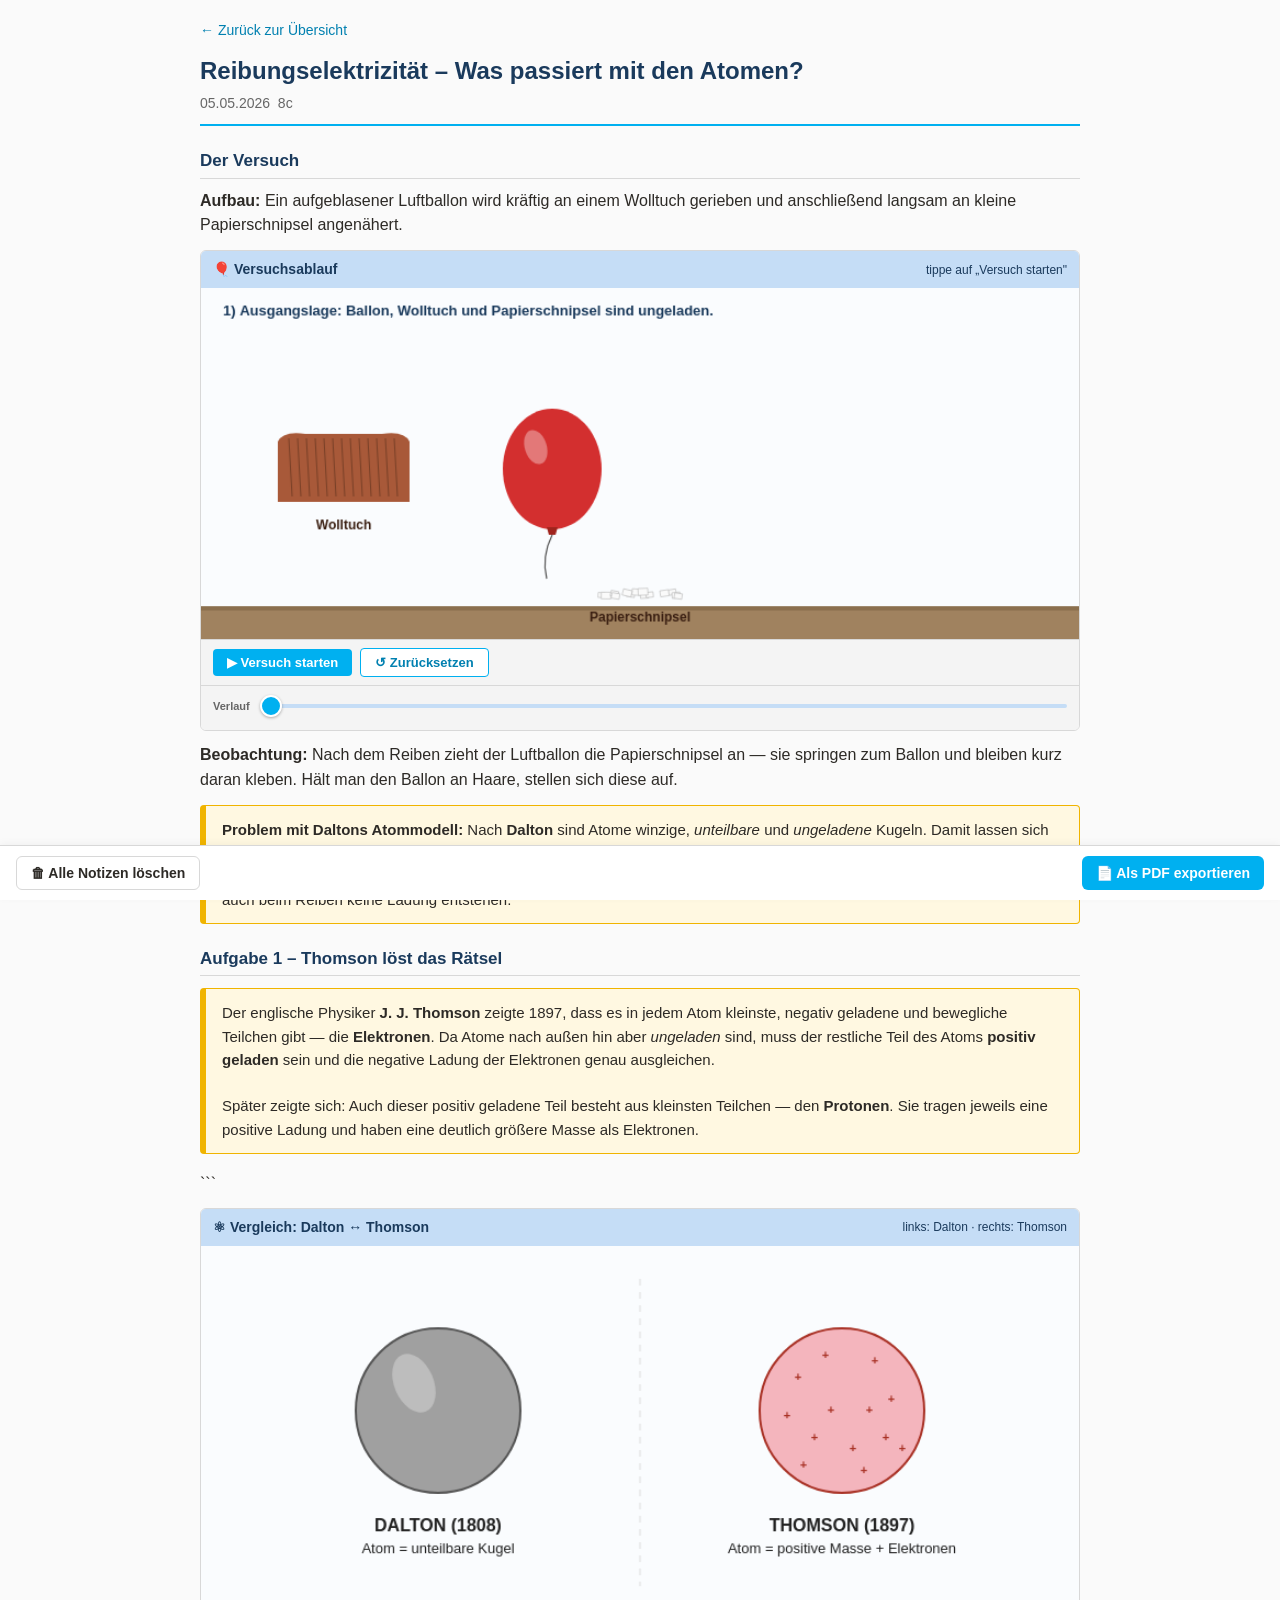
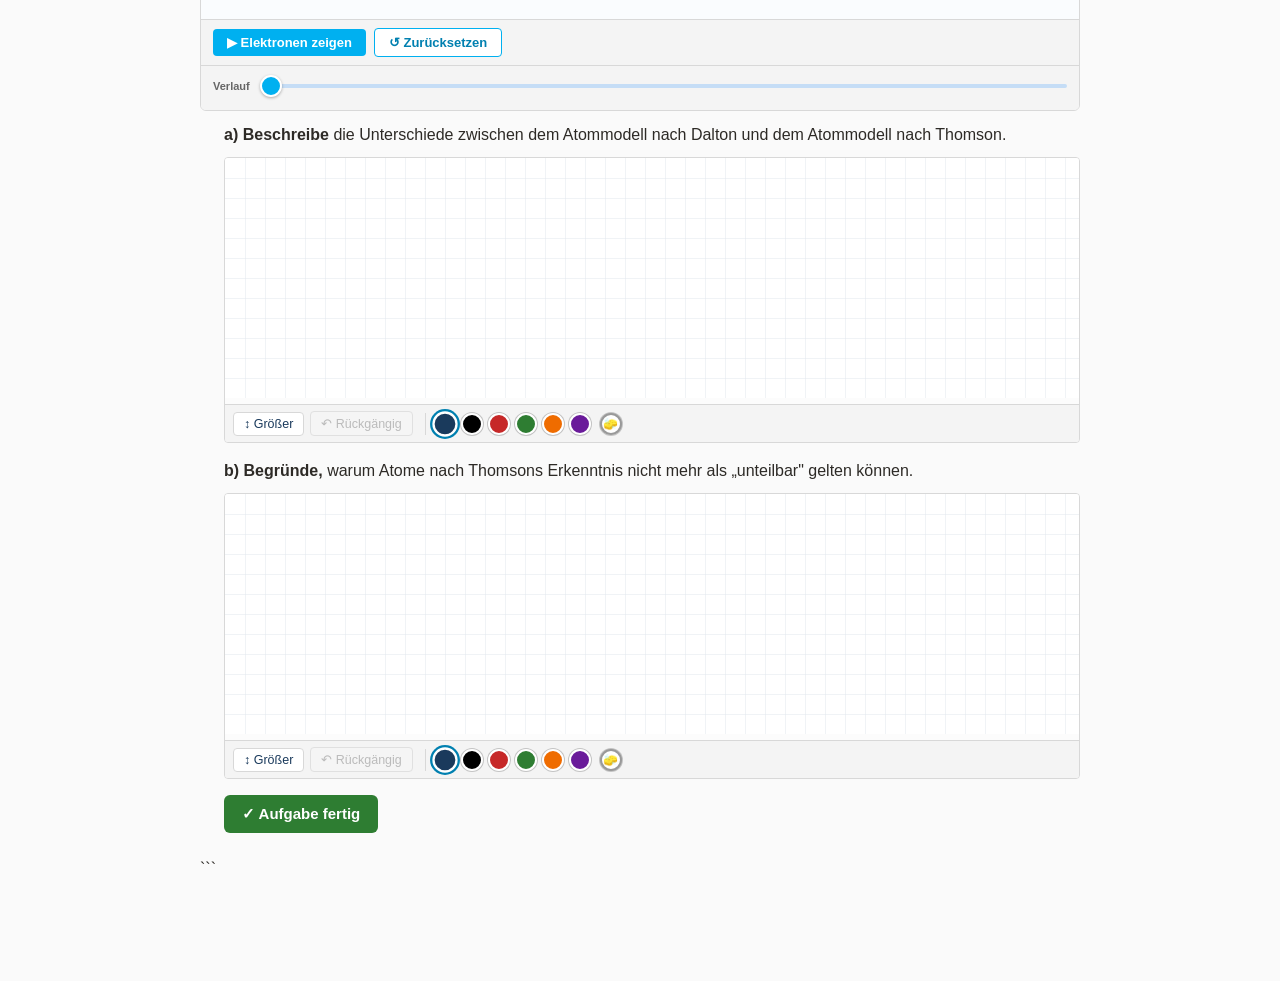
==== commit da772ff0: "Add files via upload" ====
--- a/SCORM Chemie Portal 8.Klasse/8c/ab/reibungselektrizitaet.html
+++ b/SCORM Chemie Portal 8.Klasse/8c/ab/reibungselektrizitaet.html
@@ -1,612 +1,37 @@
 <!DOCTYPE html>
+
 <html lang="de">
 <head>
 <meta charset="UTF-8">
-<meta name="viewport" content="width=device-width, initial-scale=1.0, user-scalable=no">
+<meta name="viewport" content="width=device-width, initial-scale=1, user-scalable=no">
 <title>AB Reibungselektrizität – 8c</title>
+<link rel="stylesheet" href="../../shared/ab-engine.css">
 <script src="../../shared/jspdf.umd.min.js"></script>
 <script src="../../shared/scorm-adapter.js"></script>
 <script src="../grundwissen-pool.js"></script>
-<style>
-  :root {
-    --cyan: #00B0F0;
-    --cyan-light: #DDF4FC;
-    --cyan-dark: #0091C7;
-    --dark: #1F4E79;
-    --grey-line: #BBBBBB;
-    --grey-light: #F5F5F5;
-    --bg: #FAFAFA;
-    --text: #222;
-  }
-  * {
-    box-sizing: border-box;
-    -webkit-tap-highlight-color: transparent;
-    /* GLOBAL: nichts kann mehr markiert werden — verhindert jede Form von
-       blauer Hervorhebung durch Pencil-Fehlberührungen. */
-    -webkit-user-select: none;
-    user-select: none;
-    -webkit-touch-callout: none;
-  }
-  /* Buttons in der Werkzeug- und Hint-Leiste werden nicht ausgewählt/markiert,
-     wenn der Handballen draufliegt. */
-  .canvas-toolbar button, .tool-btn, .hint-btn, .footer-btn, .sim-btn {
-    -webkit-user-select: none;
-    user-select: none;
-    -webkit-touch-callout: none;
-    touch-action: manipulation;
-    outline: none;
-  }
-  /* SELECTION-SCHUTZ: Der gesamte Aufgabenblock ist nicht selektierbar.
-     Damit kann iOS auch dann nichts blau markieren, wenn der Pencil
-     knapp neben die Canvas tippt (häufigster Fall: Aufgabentext oben,
-     Toolbar unten). Die Section-Überschriften & Lead-Texte bleiben
-     selektierbar (z.B. zum Zitieren), nur die direkt schreibnahen
-     Bereiche sind geschützt. */
-  .aufgabe, .aufgabe *,
-  .canvas-wrap, .canvas-wrap *,
-  .canvas-toolbar, .canvas-toolbar *,
-  .hint-row, .hint-row *,
-  .hint-content, .hint-content *,
-  .sim-box, .sim-box *,
-  .info-box, .info-box *,
-  .quiz-panel, .quiz-panel *,
-  .naechste-panel, .naechste-panel *,
-  .aufgabe-fertig-row, .aufgabe-fertig-row *,
-  .merke-box, .merke-box * {
-    -webkit-user-select: none;
-    user-select: none;
-    -webkit-touch-callout: none;
-  }
-  /* Während aktiv mit Pen gezeichnet wird, body-weit jede Selection
-     blockieren — Sicherheitsnetz, falls der Pencil Bereiche außerhalb
-     des Aufgabenblocks streift. JS togglet die Klasse. */
-  body.pen-aktiv, body.pen-aktiv * {
-    -webkit-user-select: none !important;
-    user-select: none !important;
-    -webkit-touch-callout: none !important;
-  }
-  /* Auf Touch-Geräten wird :active sonst durch den Handballen ausgelöst. */
-  @media (hover: none) {
-    .canvas-toolbar button:active, .tool-btn:active, .hint-btn:active,
-    .footer-btn:active, .sim-btn:active {
-      background: inherit !important;
-      transform: none !important;
-    }
-  }
-  html, body {
-    margin: 0; padding: 0;
-    font-family: Arial, sans-serif;
-    background: var(--bg);
-    color: var(--text);
-    font-size: 16px;
-    line-height: 1.5;
-    overscroll-behavior: none;
-  }
-  .ab-container {
-    max-width: 850px;
-    margin: 0 auto;
-    padding: 32px 28px 140px 28px;
-    background: white;
-    min-height: 100vh;
-    box-shadow: 0 0 20px rgba(0,0,0,0.06);
-  }
-
-  /* ZURÜCK-PFEIL ganz oben — führt zur AB-Übersicht */
-  .ab-zurueck-leiste {
-    margin-bottom: 12px;
-  }
-  .ab-zurueck-link {
-    display: inline-flex;
-    align-items: center;
-    gap: 6px;
-    color: var(--cyan-dark);
-    background: white;
-    border: 1.5px solid var(--cyan);
-    padding: 6px 14px;
-    border-radius: 20px;
-    text-decoration: none;
-    font-size: 13px;
-    font-weight: bold;
-    transition: background 0.15s;
-    -webkit-user-select: none;
-    user-select: none;
-    touch-action: manipulation;
-  }
-  .ab-zurueck-link:hover { background: var(--cyan-light); }
-  .ab-zurueck-link:active { background: var(--cyan-light); }
-
-  /* HEADER */
-  .ab-header {
-    display: flex;
-    justify-content: space-between;
-    align-items: flex-end;
-    border-bottom: 3px solid var(--cyan);
-    padding-bottom: 12px;
-    margin-bottom: 24px;
-  }
-  .ab-header h1 {
-    margin: 0;
-    color: var(--dark);
-    font-size: 22px;
-    font-weight: bold;
-    line-height: 1.2;
-  }
-  .ab-header .meta {
-    color: var(--dark);
-    font-size: 14px;
-    white-space: nowrap;
-    margin-left: 16px;
-  }
-
-  h2.section {
-    color: var(--cyan);
-    font-size: 18px;
-    font-weight: bold;
-    margin: 28px 0 12px 0;
-  }
-  .lead { margin: 8px 0 12px 0; }
-  .hint-text { font-style: italic; color: #444; margin: 8px 0 12px 0; }
-
-  /* MATERIAL-BOX */
-  .material-box {
-    background: var(--cyan-light);
-    border: 1.5px solid var(--cyan);
-    border-radius: 4px;
-    padding: 12px 16px;
-    margin: 12px 0 20px 0;
-  }
-  .material-box .label {
-    font-weight: bold;
-    color: var(--dark);
-    margin-bottom: 4px;
-  }
-
-  /* AUFGABEN */
-  .aufgabe { margin: 16px 0; }
-  .aufgabe-text {
-    margin-bottom: 8px;
-  }
-  /* Hängende Einrückung NUR wenn eine Teilaufgaben-Nummer (a/b) am Anfang steht */
-  .aufgabe-text:has(> .aufgabe-nr:first-child) {
-    padding-left: 24px;
-    text-indent: -24px;
-  }
-  .aufgabe-nr { font-weight: bold; }
-  .aufgabe-op { font-weight: bold; }
-
-  /* HINT-BUTTONS */
-  .hint-row {
-    margin: 6px 0 10px 24px;
-    display: flex; gap: 8px; flex-wrap: wrap;
-  }
-  .hint-btn {
-    background: white;
-    border: 1.5px solid var(--cyan);
-    color: var(--cyan-dark);
-    padding: 4px 12px;
-    border-radius: 14px;
-    font-size: 13px;
-    cursor: pointer;
-    font-family: Arial, sans-serif;
-  }
-  .hint-btn:active { background: var(--cyan-light); }
-  .hint-content {
-    display: none;
-    background: var(--grey-light);
-    border-left: 3px solid var(--cyan);
-    padding: 8px 12px;
-    margin: 6px 0 10px 24px;
-    font-size: 14px;
-    color: #333;
-  }
-  .hint-content.show { display: block; }
-
-  /* CANVAS */
-  .canvas-wrap {
-    margin: 8px 0 16px 24px;
-    border: 1.5px solid var(--grey-line);
-    border-radius: 4px;
-    background: #FCFCFC;
-    position: relative;
-    overflow: hidden;
-    /* Verhindert, dass iOS aus Pen-Bewegungen Selektionen oder Gesten macht */
-    -webkit-user-select: none;
-    user-select: none;
-    -webkit-touch-callout: none;
-  }
-  .canvas-wrap canvas {
-    display: block;
-    width: 100%;
-    touch-action: none;
-    -webkit-user-select: none;
-    user-select: none;
-    background:
-      repeating-linear-gradient(
-        to bottom,
-        transparent 0,
-        transparent 39px,
-        #E8E8E8 39px,
-        #E8E8E8 40px
-      );
-  }
-  /* Pen-Schutzrand: schmaler unsichtbarer Streifen direkt unter der
-     Canvas, oberhalb der Toolbar. Fängt knappe Fehlberührungen mit dem
-     Pencil ab, damit kein Toolbar-Button hervorgehoben wird. */
-  .pen-puffer {
-    height: 6px;
-    background: transparent;
-    touch-action: none;
-  }
-  .canvas-toolbar {
-    display: flex;
-    gap: 6px;
-    justify-content: flex-end;
-    padding: 6px 8px;
-    background: var(--grey-light);
-    border-top: 1px solid var(--grey-line);
-  }
-  .tool-btn {
-    background: white;
-    border: 1px solid var(--grey-line);
-    padding: 4px 10px;
-    border-radius: 4px;
-    font-size: 12px;
-    cursor: pointer;
-    color: #555;
-    font-family: Arial, sans-serif;
-  }
-  .tool-btn:active { background: var(--cyan-light); }
-  .tool-btn.danger { color: #C00; }
-
-  /* SIMULATIONS-CONTAINER */
-  .sim-box {
-    margin: 12px 0 20px 0;
-    border: 1.5px solid var(--cyan);
-    border-radius: 6px;
-    background: white;
-    overflow: hidden;
-  }
-  .sim-header {
-    background: var(--cyan-light);
-    padding: 8px 14px;
-    font-weight: bold;
-    color: var(--dark);
-    font-size: 14px;
-    display: flex;
-    justify-content: space-between;
-    align-items: center;
-  }
-  .sim-canvas-wrap {
-    width: 100%;
-    background: #FAFCFE;
-    position: relative;
-  }
-  .sim-controls {
-    padding: 8px 12px;
-    background: var(--grey-light);
-    border-top: 1px solid var(--grey-line);
-    display: flex;
-    gap: 8px;
-    flex-wrap: wrap;
-    align-items: center;
-  }
-  /* Scrub-Leiste: ermöglicht manuelles Durchschieben der Simulation */
-  .sim-scrub {
-    padding: 6px 12px 10px 12px;
-    background: var(--grey-light);
-    border-top: 1px solid var(--grey-line);
-    display: flex;
-    align-items: center;
-    gap: 10px;
-  }
-  .sim-scrub label {
-    font-size: 11px;
-    color: #666;
-    font-weight: bold;
-    white-space: nowrap;
-    -webkit-user-select: none;
-    user-select: none;
-  }
-  .sim-scrub input[type="range"] {
-    flex: 1;
-    height: 28px;
-    -webkit-appearance: none;
-    appearance: none;
-    background: transparent;
-    margin: 0;
-    touch-action: manipulation;
-  }
-  /* Track */
-  .sim-scrub input[type="range"]::-webkit-slider-runnable-track {
-    height: 4px;
-    background: var(--cyan-light);
-    border-radius: 2px;
-  }
-  .sim-scrub input[type="range"]::-moz-range-track {
-    height: 4px;
-    background: var(--cyan-light);
-    border-radius: 2px;
-  }
-  /* Thumb (Schieber) — bewusst groß für Apple-Pencil-Bedienung */
-  .sim-scrub input[type="range"]::-webkit-slider-thumb {
-    -webkit-appearance: none;
-    appearance: none;
-    width: 22px;
-    height: 22px;
-    border-radius: 50%;
-    background: var(--cyan);
-    border: 2px solid white;
-    box-shadow: 0 1px 3px rgba(0,0,0,0.3);
-    margin-top: -9px;
-    cursor: grab;
-  }
-  .sim-scrub input[type="range"]::-moz-range-thumb {
-    width: 22px;
-    height: 22px;
-    border-radius: 50%;
-    background: var(--cyan);
-    border: 2px solid white;
-    box-shadow: 0 1px 3px rgba(0,0,0,0.3);
-    cursor: grab;
-  }
-  .sim-btn {
-    background: var(--cyan);
-    color: white;
-    border: none;
-    padding: 6px 14px;
-    border-radius: 4px;
-    font-size: 13px;
-    cursor: pointer;
-    font-family: Arial, sans-serif;
-    font-weight: bold;
-  }
-  .sim-btn:active { background: var(--cyan-dark); }
-  .sim-btn.secondary {
-    background: white;
-    color: var(--cyan-dark);
-    border: 1.5px solid var(--cyan);
-  }
-
-  /* MERKE-BOX */
-  .merke-box {
-    background: white;
-    border: 1.5px solid var(--cyan);
-    border-left: 6px solid var(--cyan);
-    border-radius: 4px;
-    padding: 14px 18px;
-    margin: 24px 0;
-  }
-  .merke-box .label {
-    color: var(--cyan);
-    font-weight: bold;
-    margin-bottom: 6px;
-    font-size: 15px;
-  }
-
-  /* INFO-BOX (Erinnerung an Theorie, Hintergrundinfo) */
-  .info-box {
-    background: #FFF8E1;
-    border: 1.5px solid #F0B400;
-    border-left: 6px solid #F0B400;
-    border-radius: 4px;
-    padding: 12px 16px;
-    margin: 12px 0 18px 0;
-    font-size: 15px;
-    line-height: 1.55;
-  }
-
-  /* AUFGABEN-BLOCK & WORKFLOW */
-  .aufgabe-block {
-    /* nur die jeweils aktive Aufgabe ist sichtbar */
-  }
-  .aufgabe-fertig-row {
-    margin: 8px 0 24px 24px;
-    display: flex;
-    gap: 10px;
-  }
-  .workflow-btn {
-    background: #2E7D32;
-    color: white;
-    border: none;
-    padding: 10px 18px;
-    font-size: 15px;
-    font-weight: bold;
-    border-radius: 6px;
-    cursor: pointer;
-    font-family: Arial, sans-serif;
-    -webkit-user-select: none;
-    user-select: none;
-    touch-action: manipulation;
-  }
-  .workflow-btn:disabled { background: #BDBDBD; cursor: not-allowed; }
-  .workflow-btn:active:not(:disabled) { transform: translateY(1px); }
-  .workflow-btn.verbesserung { background: #1976D2; }
-  .workflow-btn.naechste { background: var(--cyan-dark); }
-
-  /* QUIZ-PANEL */
-  .quiz-panel {
-    background: #FAFCFF;
-    border: 2px solid #1976D2;
-    border-radius: 8px;
-    padding: 16px 18px;
-    margin: 24px 0;
-    box-shadow: 0 2px 8px rgba(25,118,210,0.08);
-  }
-  .quiz-header {
-    display: flex;
-    justify-content: space-between;
-    align-items: center;
-    color: #1976D2;
-    font-weight: bold;
-    font-size: 15px;
-    margin-bottom: 12px;
-    padding-bottom: 8px;
-    border-bottom: 1px solid #C5DDF6;
-  }
-  .quiz-counter { font-weight: normal; font-size: 13px; color: #666; }
-  .quiz-frage {
-    font-size: 17px;
-    font-weight: bold;
-    margin: 8px 0 14px 0;
-    line-height: 1.45;
-  }
-  .quiz-antworten {
-    display: flex;
-    flex-direction: column;
-    gap: 8px;
-    margin-bottom: 12px;
-  }
-  .quiz-antwort {
-    background: white;
-    border: 2px solid #C5DDF6;
-    border-radius: 6px;
-    padding: 12px 16px;
-    font-size: 15px;
-    text-align: left;
-    cursor: pointer;
-    font-family: Arial, sans-serif;
-    transition: background 0.15s, border-color 0.15s;
-    -webkit-user-select: none;
-    user-select: none;
-    touch-action: manipulation;
-  }
-  .quiz-antwort:active { background: #E3F2FD; }
-  .quiz-antwort.richtig { background: #E8F5E9; border-color: #2E7D32; }
-  .quiz-antwort.falsch  { background: #FFEBEE; border-color: #C62828; }
-  .quiz-antwort.disabled { cursor: not-allowed; pointer-events: none; }
-  .quiz-feedback {
-    padding: 10px 14px;
-    border-radius: 6px;
-    margin: 8px 0 12px 0;
-    font-size: 14.5px;
-    line-height: 1.5;
-  }
-  .quiz-feedback.richtig { background: #E8F5E9; border-left: 4px solid #2E7D32; }
-  .quiz-feedback.falsch  { background: #FFEBEE; border-left: 4px solid #C62828; }
-  .quiz-controls {
-    display: flex;
-    gap: 10px;
-    flex-wrap: wrap;
-    justify-content: flex-end;
-  }
-
-  /* NÄCHSTE-AUFGABE-PANEL */
-  .naechste-panel {
-    background: #F1F8E9;
-    border: 2px dashed #558B2F;
-    border-radius: 8px;
-    padding: 16px;
-    margin: 20px 0;
-    text-align: center;
-  }
-  .naechste-panel p { margin: 0 0 12px 0; color: #33691E; font-weight: 500; }
-
-  /* FOOTER / EXPORT */
-  .footer-bar {
-    position: fixed;
-    bottom: 0; left: 0; right: 0;
-    background: white;
-    border-top: 2px solid var(--cyan);
-    padding: 12px 20px;
-    display: flex;
-    justify-content: center;
-    gap: 12px;
-    box-shadow: 0 -4px 16px rgba(0,0,0,0.08);
-    z-index: 100;
-  }
-  .footer-btn {
-    background: var(--cyan);
-    color: white;
-    border: none;
-    padding: 12px 22px;
-    font-size: 15px;
-    font-weight: bold;
-    border-radius: 6px;
-    cursor: pointer;
-    font-family: Arial, sans-serif;
-  }
-  .footer-btn:active { background: var(--cyan-dark); }
-  .footer-btn.secondary {
-    background: white;
-    color: var(--cyan-dark);
-    border: 2px solid var(--cyan);
-  }
-
-  /* OVERLAY für PDF-Generierung */
-  .overlay {
-    display: none;
-    position: fixed;
-    top: 0; left: 0; right: 0; bottom: 0;
-    background: rgba(255,255,255,0.92);
-    z-index: 1000;
-    align-items: center;
-    justify-content: center;
-    flex-direction: column;
-    gap: 16px;
-  }
-  .overlay.show { display: flex; }
-  .overlay .spinner {
-    width: 50px; height: 50px;
-    border: 5px solid var(--cyan-light);
-    border-top-color: var(--cyan);
-    border-radius: 50%;
-    animation: spin 0.8s linear infinite;
-  }
-  @keyframes spin { to { transform: rotate(360deg); } }
-  /* FARBPALETTE — schmale Reihe runder Farb-Buttons in der Toolbar */
-  .farbpalette {
-    display: inline-flex;
-    gap: 5px;
-    align-items: center;
-    margin-left: 8px;
-    padding-left: 8px;
-    border-left: 1px solid var(--grey-line);
-  }
-  .farb-btn {
-    width: 22px; height: 22px;
-    border-radius: 50%;
-    border: 2px solid #fff;
-    box-shadow: 0 0 0 1px rgba(0,0,0,0.2);
-    cursor: pointer;
-    padding: 0;
-    -webkit-appearance: none;
-    appearance: none;
-    transition: transform 0.1s;
-    -webkit-user-select: none;
-    user-select: none;
-    touch-action: manipulation;
-  }
-  .farb-btn.aktiv {
-    box-shadow: 0 0 0 2px var(--cyan-dark);
-    transform: scale(1.15);
-  }
-  .farb-btn:active { transform: scale(0.95); }
-</style>
+<script src="../../shared/ab-engine.js"></script>
+<script src="../../shared/ab-pdf.js"></script>
 </head>
 <body>
+
 <div class="ab-container">
 
-  <!-- Zurück-Pfeil zur AB-Übersicht -->
   <div class="ab-zurueck-leiste">
-    <a href="../arbeitsblaetter.html" class="ab-zurueck-link" id="ab-zurueck-link">← Zurück zur Übersicht</a>
-  </div>
-
-  <!-- HEADER -->
+    <a href="../arbeitsblaetter.html" class="ab-zurueck-link">← Zurück zur Übersicht</a>
+  </div>
+
   <div class="ab-header">
     <h1>Reibungselektrizität – Was passiert mit den Atomen?</h1>
-    <div class="meta">30.04.2026&nbsp;&nbsp;8c</div>
-  </div>
-
-  <!-- =========================================================
-       VERSUCH (Beobachtungs-Simulation, OHNE Elektronen-Vorgriff)
-       ========================================================= -->
+    <div class="meta">05.05.2026&nbsp;&nbsp;8c</div>
+  </div>
+
   <h2 class="section">Der Versuch</h2>
   <p class="lead"><strong>Aufbau:</strong> Ein aufgeblasener Luftballon wird kräftig an einem Wolltuch gerieben und anschließend langsam an kleine Papierschnipsel angenähert.</p>
 
   <div class="sim-box" data-sim="ballon">
     <div class="sim-header">
       <span>🎈 Versuchsablauf</span>
-      <span style="font-weight: normal; font-size: 12px;">tippe auf „Reiben"</span>
+      <span style="font-weight:normal; font-size:12px;">tippe auf „Versuch starten"</span>
     </div>
     <div class="sim-canvas-wrap">
       <canvas id="sim-ballon" width="800" height="320" style="width:100%; height:auto; display:block;"></canvas>
@@ -623,199 +48,173 @@
 
   <p class="lead"><strong>Beobachtung:</strong> Nach dem Reiben zieht der Luftballon die Papierschnipsel an — sie springen zum Ballon und bleiben kurz daran kleben. Hält man den Ballon an Haare, stellen sich diese auf.</p>
 
-  <!-- =========================================================
-       AUFGABE 1 — Konflikt mit Daltons Modell
-       ========================================================= -->
+  <!-- ERKLÄRUNG: Daltons Modell reicht nicht (statt früherer Aufgabe 1) -->
+
+  <div class="info-box">
+    <strong>Problem mit Daltons Atommodell:</strong> Nach <strong>Dalton</strong> sind Atome winzige, <em>unteilbare</em> und <em>ungeladene</em> Kugeln. Damit lassen sich unsere Beobachtungen aber nicht erklären: Beim Reiben muss zwischen Ballon und Wolltuch <em>etwas</em> passieren, das eine Ladung erzeugt — sonst könnten die Papierschnipsel nicht angezogen werden. Wenn alle Atome ungeladen wären, könnte auch beim Reiben keine Ladung entstehen.
+  </div>
+
+  <!-- AUFGABE 1 (vormals 2) -->
+
   <div class="aufgabe-block" data-aufgabe="1">
-    <h2 class="section">Aufgabe 1 – Was sagt Dalton?</h2>
+    <h2 class="section">Aufgabe 1 – Thomson löst das Rätsel</h2>
     <div class="info-box">
-      <strong>Erinnerung:</strong> Nach dem Daltonschen Atommodell sind Atome winzige, <em>unteilbare</em> und <em>ungeladene</em> Kugeln. Alle Atome eines Elements sind gleich.
-    </div>
+      Der englische Physiker <strong>J. J. Thomson</strong> zeigte 1897, dass es in jedem Atom kleinste, negativ geladene und bewegliche Teilchen gibt — die <strong>Elektronen</strong>. Da Atome nach außen hin aber <em>ungeladen</em> sind, muss der restliche Teil des Atoms <strong>positiv geladen</strong> sein und die negative Ladung der Elektronen genau ausgleichen.<br><br>
+      Später zeigte sich: Auch dieser positiv geladene Teil besteht aus kleinsten Teilchen — den <strong>Protonen</strong>. Sie tragen jeweils eine positive Ladung und haben eine deutlich größere Masse als Elektronen.
+    </div>
+
+```
+<div class="sim-box" data-sim="atom">
+  <div class="sim-header">
+    <span>⚛ Vergleich: Dalton ↔ Thomson</span>
+    <span style="font-weight:normal; font-size:12px;">links: Dalton · rechts: Thomson</span>
+  </div>
+  <div class="sim-canvas-wrap">
+    <canvas id="sim-atom" width="800" height="340" style="width:100%; height:auto; display:block;"></canvas>
+  </div>
+  <div class="sim-controls">
+    <button class="sim-btn" data-action="atom-animate">▶ Elektronen zeigen</button>
+    <button class="sim-btn secondary" data-action="atom-reset">↺ Zurücksetzen</button>
+  </div>
+  <div class="sim-scrub">
+    <label>Verlauf</label>
+    <input type="range" id="scrub-atom" min="0" max="1000" value="0" step="1">
+  </div>
+</div>
+
+<div class="aufgabe">
+  <div class="aufgabe-text"><span class="aufgabe-nr">a)</span> <span class="aufgabe-op">Beschreibe</span> die Unterschiede zwischen dem Atommodell nach Dalton und dem Atommodell nach Thomson.</div>
+  <div class="canvas-wrap" data-canvas="a1a"><canvas></canvas>
+    <div class="canvas-toolbar">
+      <button class="tool-btn" data-canvas-action="bigger" data-target="a1a">↕ Größer</button>
+      <button class="tool-btn undo" data-canvas-action="undo" data-target="a1a" disabled>↶ Rückgängig</button>
+      <span class="farbpalette">
+        <button class="farb-btn aktiv" data-farbe="#1A3A5C" style="background:#1A3A5C"></button>
+        <button class="farb-btn" data-farbe="#000000" style="background:#000000"></button>
+        <button class="farb-btn" data-farbe="#C62828" style="background:#C62828"></button>
+        <button class="farb-btn" data-farbe="#2E7D32" style="background:#2E7D32"></button>
+        <button class="farb-btn" data-farbe="#EF6C00" style="background:#EF6C00"></button>
+        <button class="farb-btn" data-farbe="#6A1B9A" style="background:#6A1B9A"></button>
+      <button class="farb-btn farb-radierer" data-farbe="#FFFFFF" style="background:#FFFFFF" title="Radierer (malt weiß)">🧽</button>
+      </span>
+    </div>
+  </div>
+</div>
+<div class="aufgabe">
+  <div class="aufgabe-text"><span class="aufgabe-nr">b)</span> <span class="aufgabe-op">Begründe,</span> warum Atome nach Thomsons Erkenntnis nicht mehr als „unteilbar" gelten können.</div>
+  <div class="canvas-wrap" data-canvas="a1b"><canvas></canvas>
+    <div class="canvas-toolbar">
+      <button class="tool-btn" data-canvas-action="bigger" data-target="a1b">↕ Größer</button>
+      <button class="tool-btn undo" data-canvas-action="undo" data-target="a1b" disabled>↶ Rückgängig</button>
+      <span class="farbpalette">
+        <button class="farb-btn aktiv" data-farbe="#1A3A5C" style="background:#1A3A5C"></button>
+        <button class="farb-btn" data-farbe="#000000" style="background:#000000"></button>
+        <button class="farb-btn" data-farbe="#C62828" style="background:#C62828"></button>
+        <button class="farb-btn" data-farbe="#2E7D32" style="background:#2E7D32"></button>
+        <button class="farb-btn" data-farbe="#EF6C00" style="background:#EF6C00"></button>
+        <button class="farb-btn" data-farbe="#6A1B9A" style="background:#6A1B9A"></button>
+      <button class="farb-btn farb-radierer" data-farbe="#FFFFFF" style="background:#FFFFFF" title="Radierer (malt weiß)">🧽</button>
+      </span>
+    </div>
+  </div>
+</div>
+<div class="aufgabe-fertig-row">
+  <button class="workflow-btn" data-workflow="fertig" data-aufgabe="1">✓ Aufgabe fertig</button>
+</div>
+```
+
+  </div>
+
+  <!-- AUFGABE 2 -->
+
+  <!-- AUFGABE 2 (vormals 3) -->
+
+  <div class="aufgabe-block" data-aufgabe="2" hidden>
+    <h2 class="section">Aufgabe 2 – Zurück zum Luftballon</h2>
+
+```
+<div class="sim-box" data-sim="ballon-elektronen">
+  <div class="sim-header">
+    <span>🎈 Versuch mit Elektronen</span>
+    <span style="font-weight:normal; font-size:12px;">jetzt sind die Elektronen sichtbar</span>
+  </div>
+  <div class="sim-canvas-wrap">
+    <canvas id="sim-ballon-e" width="800" height="320" style="width:100%; height:auto; display:block;"></canvas>
+  </div>
+  <div class="sim-controls">
+    <button class="sim-btn" data-action="ballon-e-rub">▶ Versuch starten</button>
+    <button class="sim-btn secondary" data-action="ballon-e-reset">↺ Zurücksetzen</button>
+  </div>
+  <div class="sim-scrub">
+    <label>Verlauf</label>
+    <input type="range" id="scrub-ballon-e" min="0" max="1000" value="0" step="1">
+  </div>
+</div>
+
+<div class="aufgabe">
+  <div class="aufgabe-text"><span class="aufgabe-nr">a)</span> <span class="aufgabe-op">Erkläre</span> mithilfe der neuen Erkenntnisse und der Simulation, was beim Reiben des Luftballons am Wolltuch auf der Teilchenebene passiert. Verwende dabei die Begriffe <em>Elektronen, Protonen, positiv geladen</em> und <em>negativ geladen</em>.</div>
+  <div class="hint-row">
+    <button class="hint-btn" data-hint="h2a">💡 Hinweis 1</button>
+    <button class="hint-btn" data-hint="h2b">💡 Hinweis 2</button>
+  </div>
+  <div class="hint-content" id="h2a">Welcher der beiden Bausteine sitzt fest im Atomkern? Welcher ist beweglich in der Hülle?</div>
+  <div class="hint-content" id="h2b">In welche Richtung wandern die Elektronen beim Reiben — von Wolle zum Ballon oder umgekehrt? Was bleibt jeweils zurück?</div>
+  <div class="canvas-wrap" data-canvas="a2a"><canvas></canvas>
+    <div class="canvas-toolbar">
+      <button class="tool-btn" data-canvas-action="bigger" data-target="a2a">↕ Größer</button>
+      <button class="tool-btn undo" data-canvas-action="undo" data-target="a2a" disabled>↶ Rückgängig</button>
+      <span class="farbpalette">
+        <button class="farb-btn aktiv" data-farbe="#1A3A5C" style="background:#1A3A5C"></button>
+        <button class="farb-btn" data-farbe="#000000" style="background:#000000"></button>
+        <button class="farb-btn" data-farbe="#C62828" style="background:#C62828"></button>
+        <button class="farb-btn" data-farbe="#2E7D32" style="background:#2E7D32"></button>
+        <button class="farb-btn" data-farbe="#EF6C00" style="background:#EF6C00"></button>
+        <button class="farb-btn" data-farbe="#6A1B9A" style="background:#6A1B9A"></button>
+      <button class="farb-btn farb-radierer" data-farbe="#FFFFFF" style="background:#FFFFFF" title="Radierer (malt weiß)">🧽</button>
+      </span>
+    </div>
+  </div>
+</div>
+<div class="aufgabe-fertig-row">
+  <button class="workflow-btn" data-workflow="fertig" data-aufgabe="2">✓ Aufgabe fertig</button>
+</div>
+```
+
+  </div>
+
+  <!-- AUFGABE 3 (vormals 4) -->
+
+  <div class="aufgabe-block" data-aufgabe="3" hidden>
+    <h2 class="section">Aufgabe 3 – Merksatz</h2>
     <div class="aufgabe">
-      <div class="aufgabe-text"><span class="aufgabe-op">Erkläre,</span> warum sich deine Beobachtungen aus dem Versuch mit dem Daltonschen Atommodell <strong>nicht</strong> erklären lassen.</div>
+      <div class="aufgabe-text"><span class="aufgabe-nr">a)</span> <span class="aufgabe-op">Formuliere</span> einen eigenen Merksatz. Erkläre darin, was Elektronen sind (Ladung, Beweglichkeit, Masse) und woraus ein Atom besteht.</div>
       <div class="hint-row">
-        <button class="hint-btn" data-hint="h1a">💡 Hinweis 1</button>
-        <button class="hint-btn" data-hint="h1b">💡 Hinweis 2</button>
+        <button class="hint-btn" data-hint="h3a">💡 Hinweis</button>
       </div>
-      <div class="hint-content" id="h1a">Was bedeutet „unteilbar" und „ungeladen" für Daltons Atome ganz genau?</div>
-      <div class="hint-content" id="h1b">Wenn die Atome ungeladen sind — woher kommt dann die Anziehung beim Reiben?</div>
-      <div class="canvas-wrap" data-canvas="a1"><canvas></canvas>
+      <div class="hint-content" id="h3a">Verwende in deinem Merksatz die Begriffe <em>negative Ladungsträger, beweglich, geringe Masse</em> sowie <em>Elektronen</em> und <em>Protonen</em>.</div>
+      <div class="canvas-wrap" data-canvas="a3a"><canvas></canvas>
         <div class="canvas-toolbar">
-          <button class="tool-btn" data-canvas-action="bigger" data-target="a1">↕ Größer</button>
-          <button class="tool-btn danger" data-canvas-action="clear" data-target="a1">🗑 Löschen</button>
-        
-          <span class="farbpalette" data-target="a1">
-            <button class="farb-btn aktiv" data-farbe="#1A3A5C" style="background:#1A3A5C" aria-label="Dunkelblau"></button>
-            <button class="farb-btn" data-farbe="#000000" style="background:#000000" aria-label="Schwarz"></button>
-            <button class="farb-btn" data-farbe="#C62828" style="background:#C62828" aria-label="Rot"></button>
-            <button class="farb-btn" data-farbe="#2E7D32" style="background:#2E7D32" aria-label="Grün"></button>
-            <button class="farb-btn" data-farbe="#EF6C00" style="background:#EF6C00" aria-label="Orange"></button>
-            <button class="farb-btn" data-farbe="#6A1B9A" style="background:#6A1B9A" aria-label="Lila"></button>
+          <button class="tool-btn" data-canvas-action="bigger" data-target="a3a">↕ Größer</button>
+          <button class="tool-btn undo" data-canvas-action="undo" data-target="a3a" disabled>↶ Rückgängig</button>
+          <span class="farbpalette">
+            <button class="farb-btn aktiv" data-farbe="#1A3A5C" style="background:#1A3A5C"></button>
+            <button class="farb-btn" data-farbe="#000000" style="background:#000000"></button>
+            <button class="farb-btn" data-farbe="#C62828" style="background:#C62828"></button>
+            <button class="farb-btn" data-farbe="#2E7D32" style="background:#2E7D32"></button>
+            <button class="farb-btn" data-farbe="#EF6C00" style="background:#EF6C00"></button>
+            <button class="farb-btn" data-farbe="#6A1B9A" style="background:#6A1B9A"></button>
+            <button class="farb-btn farb-radierer" data-farbe="#FFFFFF" style="background:#FFFFFF" title="Radierer (malt weiß)">🧽</button>
           </span>
         </div>
       </div>
     </div>
     <div class="aufgabe-fertig-row">
-      <button class="footer-btn workflow-btn" data-workflow="fertig" data-aufgabe="1">✓ Aufgabe fertig</button>
-    </div>
-  </div>
-
-  <!-- =========================================================
-       AUFGABE 2 — Thomsons Lösung mit Atom-Simulation
-       ========================================================= -->
-  <div class="aufgabe-block" data-aufgabe="2" hidden>
-    <h2 class="section">Aufgabe 2 – Thomson löst das Rätsel</h2>
-    <div class="info-box">
-      Der englische Physiker <strong>J. J. Thomson</strong> zeigte 1897, dass die negativen Ladungsträger aus Atomen beweglich sind und von einem Atom auf ein anderes übertragen werden können. Hierdurch entdeckte er die <strong>Elektronen</strong>.
-    </div>
-
-    <div class="sim-box" data-sim="atom">
-      <div class="sim-header">
-        <span>⚛ Vergleich: Dalton ↔ Thomson</span>
-        <span style="font-weight: normal; font-size: 12px;">links: Dalton · rechts: Thomson</span>
-      </div>
-      <div class="sim-canvas-wrap">
-        <canvas id="sim-atom" width="800" height="340" style="width:100%; height:auto; display:block;"></canvas>
-      </div>
-      <div class="sim-controls">
-        <button class="sim-btn" data-action="atom-animate">▶ Elektronen zeigen</button>
-        <button class="sim-btn secondary" data-action="atom-reset">↺ Zurücksetzen</button>
-      </div>
-      <div class="sim-scrub">
-        <label>Verlauf</label>
-        <input type="range" id="scrub-atom" min="0" max="1000" value="0" step="1">
-      </div>
-    </div>
-
-    <div class="aufgabe">
-      <div class="aufgabe-text"><span class="aufgabe-nr">a)</span> <span class="aufgabe-op">Beschreibe</span> die Unterschiede zwischen dem Atommodell nach Dalton und dem Atommodell nach Thomson.</div>
-      <div class="canvas-wrap" data-canvas="a2a"><canvas></canvas>
-        <div class="canvas-toolbar">
-          <button class="tool-btn" data-canvas-action="bigger" data-target="a2a">↕ Größer</button>
-          <button class="tool-btn danger" data-canvas-action="clear" data-target="a2a">🗑 Löschen</button>
-        
-          <span class="farbpalette" data-target="a2a">
-            <button class="farb-btn aktiv" data-farbe="#1A3A5C" style="background:#1A3A5C" aria-label="Dunkelblau"></button>
-            <button class="farb-btn" data-farbe="#000000" style="background:#000000" aria-label="Schwarz"></button>
-            <button class="farb-btn" data-farbe="#C62828" style="background:#C62828" aria-label="Rot"></button>
-            <button class="farb-btn" data-farbe="#2E7D32" style="background:#2E7D32" aria-label="Grün"></button>
-            <button class="farb-btn" data-farbe="#EF6C00" style="background:#EF6C00" aria-label="Orange"></button>
-            <button class="farb-btn" data-farbe="#6A1B9A" style="background:#6A1B9A" aria-label="Lila"></button>
-          </span>
-        </div>
-      </div>
-    </div>
-    <div class="aufgabe">
-      <div class="aufgabe-text"><span class="aufgabe-nr">b)</span> <span class="aufgabe-op">Begründe,</span> warum Atome nach Thomsons Erkenntnis nicht mehr als „unteilbar" gelten können.</div>
-      <div class="canvas-wrap" data-canvas="a2b"><canvas></canvas>
-        <div class="canvas-toolbar">
-          <button class="tool-btn" data-canvas-action="bigger" data-target="a2b">↕ Größer</button>
-          <button class="tool-btn danger" data-canvas-action="clear" data-target="a2b">🗑 Löschen</button>
-        
-          <span class="farbpalette" data-target="a2b">
-            <button class="farb-btn aktiv" data-farbe="#1A3A5C" style="background:#1A3A5C" aria-label="Dunkelblau"></button>
-            <button class="farb-btn" data-farbe="#000000" style="background:#000000" aria-label="Schwarz"></button>
-            <button class="farb-btn" data-farbe="#C62828" style="background:#C62828" aria-label="Rot"></button>
-            <button class="farb-btn" data-farbe="#2E7D32" style="background:#2E7D32" aria-label="Grün"></button>
-            <button class="farb-btn" data-farbe="#EF6C00" style="background:#EF6C00" aria-label="Orange"></button>
-            <button class="farb-btn" data-farbe="#6A1B9A" style="background:#6A1B9A" aria-label="Lila"></button>
-          </span>
-        </div>
-      </div>
-    </div>
-    <div class="aufgabe-fertig-row">
-      <button class="footer-btn workflow-btn" data-workflow="fertig" data-aufgabe="2">✓ Aufgabe fertig</button>
-    </div>
-  </div>
-
-  <!-- =========================================================
-       AUFGABE 3 — Übertragung auf den Versuch (mit Elektronen-Sim)
-       ========================================================= -->
-  <div class="aufgabe-block" data-aufgabe="3" hidden>
-    <h2 class="section">Aufgabe 3 – Zurück zum Luftballon</h2>
-
-    <div class="sim-box" data-sim="ballon-elektronen">
-      <div class="sim-header">
-        <span>🎈 Versuch mit Elektronen</span>
-        <span style="font-weight: normal; font-size: 12px;">jetzt sind die Elektronen sichtbar</span>
-      </div>
-      <div class="sim-canvas-wrap">
-        <canvas id="sim-ballon-e" width="800" height="320" style="width:100%; height:auto; display:block;"></canvas>
-      </div>
-      <div class="sim-controls">
-        <button class="sim-btn" data-action="ballon-e-rub">▶ Versuch starten</button>
-        <button class="sim-btn secondary" data-action="ballon-e-reset">↺ Zurücksetzen</button>
-      </div>
-      <div class="sim-scrub">
-        <label>Verlauf</label>
-        <input type="range" id="scrub-ballon-e" min="0" max="1000" value="0" step="1">
-      </div>
-    </div>
-
-    <div class="aufgabe">
-      <div class="aufgabe-text"><span class="aufgabe-op">Erkläre</span> mithilfe der neuen Erkenntnisse und der Simulation, was beim Reiben des Luftballons am Wolltuch auf der Teilchenebene passiert. Verwende dabei die Begriffe <em>Elektronen, Protonen, positiv geladen</em> und <em>negativ geladen</em>.</div>
-      <div class="hint-row">
-        <button class="hint-btn" data-hint="h3a">💡 Hinweis 1</button>
-        <button class="hint-btn" data-hint="h3b">💡 Hinweis 2</button>
-      </div>
-      <div class="hint-content" id="h3a">Welcher der beiden Bausteine sitzt fest im Atomkern? Welcher ist beweglich in der Hülle?</div>
-      <div class="hint-content" id="h3b">In welche Richtung wandern die Elektronen beim Reiben — von Wolle zum Ballon oder umgekehrt? Was bleibt jeweils zurück?</div>
-      <div class="canvas-wrap" data-canvas="a3"><canvas></canvas>
-        <div class="canvas-toolbar">
-          <button class="tool-btn" data-canvas-action="bigger" data-target="a3">↕ Größer</button>
-          <button class="tool-btn danger" data-canvas-action="clear" data-target="a3">🗑 Löschen</button>
-        
-          <span class="farbpalette" data-target="a3">
-            <button class="farb-btn aktiv" data-farbe="#1A3A5C" style="background:#1A3A5C" aria-label="Dunkelblau"></button>
-            <button class="farb-btn" data-farbe="#000000" style="background:#000000" aria-label="Schwarz"></button>
-            <button class="farb-btn" data-farbe="#C62828" style="background:#C62828" aria-label="Rot"></button>
-            <button class="farb-btn" data-farbe="#2E7D32" style="background:#2E7D32" aria-label="Grün"></button>
-            <button class="farb-btn" data-farbe="#EF6C00" style="background:#EF6C00" aria-label="Orange"></button>
-            <button class="farb-btn" data-farbe="#6A1B9A" style="background:#6A1B9A" aria-label="Lila"></button>
-          </span>
-        </div>
-      </div>
-    </div>
-    <div class="aufgabe-fertig-row">
-      <button class="footer-btn workflow-btn" data-workflow="fertig" data-aufgabe="3">✓ Aufgabe fertig</button>
-    </div>
-  </div>
-
-  <!-- =========================================================
-       AUFGABE 4 — Merksatz selbst formulieren
-       ========================================================= -->
-  <div class="aufgabe-block" data-aufgabe="4" hidden>
-    <h2 class="section">Aufgabe 4 – Merksatz</h2>
-    <div class="aufgabe">
-      <div class="aufgabe-text"><span class="aufgabe-op">Formuliere</span> einen eigenen Merksatz. Erkläre darin, was Elektronen sind (Ladung, Beweglichkeit, Masse) und woraus ein Atom besteht.</div>
-      <div class="hint-row">
-        <button class="hint-btn" data-hint="h4a">💡 Hinweis</button>
-      </div>
-      <div class="hint-content" id="h4a">Verwende in deinem Merksatz die Begriffe <em>negative Ladungsträger, beweglich, geringe Masse</em> sowie <em>Elektronen</em> und <em>Protonen</em>.</div>
-      <div class="canvas-wrap" data-canvas="a4"><canvas></canvas>
-        <div class="canvas-toolbar">
-          <button class="tool-btn" data-canvas-action="bigger" data-target="a4">↕ Größer</button>
-          <button class="tool-btn danger" data-canvas-action="clear" data-target="a4">🗑 Löschen</button>
-        
-          <span class="farbpalette" data-target="a4">
-            <button class="farb-btn aktiv" data-farbe="#1A3A5C" style="background:#1A3A5C" aria-label="Dunkelblau"></button>
-            <button class="farb-btn" data-farbe="#000000" style="background:#000000" aria-label="Schwarz"></button>
-            <button class="farb-btn" data-farbe="#C62828" style="background:#C62828" aria-label="Rot"></button>
-            <button class="farb-btn" data-farbe="#2E7D32" style="background:#2E7D32" aria-label="Grün"></button>
-            <button class="farb-btn" data-farbe="#EF6C00" style="background:#EF6C00" aria-label="Orange"></button>
-            <button class="farb-btn" data-farbe="#6A1B9A" style="background:#6A1B9A" aria-label="Lila"></button>
-          </span>
-        </div>
-      </div>
-    </div>
-    <div class="aufgabe-fertig-row">
-      <button class="footer-btn workflow-btn" data-workflow="fertig" data-aufgabe="4">✓ Aufgabe fertig</button>
-    </div>
-  </div>
-
-  <!-- =========================================================
-       QUIZ-PANEL (gemeinsam für alle 4 Aufgaben)
-       ========================================================= -->
+      <button class="workflow-btn" data-workflow="fertig" data-aufgabe="3">✓ Aufgabe fertig</button>
+    </div>
+  </div>
+
+  <!-- QUIZ + NÄCHSTE-PANEL -->
+
   <div class="quiz-panel" id="quiz-panel" hidden>
     <div class="quiz-header">
       <span>📚 Grundwissen-Quiz</span>
@@ -825,762 +224,30 @@
     <div class="quiz-antworten" id="quiz-antworten"></div>
     <div class="quiz-feedback" id="quiz-feedback" hidden></div>
     <div class="quiz-controls">
-      <button class="footer-btn workflow-btn" id="btn-naechste-frage" hidden>Nächste Frage →</button>
-      <button class="footer-btn workflow-btn verbesserung" id="btn-verbesserung">↩ Verbesserung</button>
-    </div>
-  </div>
-
-  <!-- =========================================================
-       NÄCHSTE-AUFGABE-PANEL
-       ========================================================= -->
+      <button class="workflow-btn" id="btn-naechste-frage" hidden>Nächste Frage →</button>
+      <button class="workflow-btn verbesserung" id="btn-verbesserung">↩ Verbesserung</button>
+    </div>
+  </div>
+
   <div class="naechste-panel" id="naechste-panel" hidden>
     <p>Verbessere deine Antwort oben, dann geht es weiter.</p>
-    <button class="footer-btn workflow-btn naechste" id="btn-naechste-aufgabe">Nächste Aufgabe →</button>
-  </div>
-
-  <!-- =========================================================
-       ABSCHLUSS-PANEL (nach letzter Aufgabe)
-       ========================================================= -->
-  <div class="naechste-panel" id="abschluss-panel" hidden style="background: #E8F5E9; border-color: #2E7D32;">
-    <p style="color: #1B5E20; font-weight: bold;">🎉 Super, du hast alle Aufgaben bearbeitet!</p>
-    <p style="color: #2E7D32;">Verbessere noch deinen Merksatz oben, dann kannst du das Arbeitsblatt unten als PDF exportieren oder abschließen.</p>
+    <button class="workflow-btn naechste" id="btn-naechste-aufgabe">Nächste Aufgabe →</button>
   </div>
 
 </div>
 
-<!-- FOOTER -->
 <div class="footer-bar">
-  <button class="footer-btn secondary" onclick="window.location.href='../arbeitsblaetter.html'" style="display:flex; align-items:center; gap:6px;">← Zurück</button>
-  <button class="footer-btn secondary" id="btn-clear-all">🗑 Alles löschen</button>
+  <button class="footer-btn secondary" id="btn-clear-all">🗑 Alle Notizen löschen</button>
   <button class="footer-btn" id="btn-export-pdf">📄 Als PDF exportieren</button>
-  <button class="footer-btn" id="btn-finish" style="background: #2E7D32;">✓ AB abschließen</button>
 </div>
 
-<!-- OVERLAY für PDF-Generierung -->
 <div class="overlay" id="overlay">
   <div class="spinner"></div>
-  <div style="font-weight: bold; color: var(--dark);" id="overlay-text">PDF wird erstellt …</div>
+  <div id="overlay-text">PDF wird erstellt …</div>
 </div>
 
 <script>
-/* ========================================================================
-   1.  CANVAS-LOGIK (Apple Pencil + Touch + Mouse) — Smooth-Pencil v2
-   ========================================================================
-   - Quadratische Bezier-Glättung zwischen Punkten (flüssiges Schreibgefühl)
-   - Pressure-Smoothing für gleichmäßige Strichstärke
-   - Zeitbasierter Synthetik-Click-Schutz (kein hängenbleibendes body-class-Problem)
-   - Globales pointerup-Sicherheitsnetz für stabilen Zustand
-*/
-const CANVAS_HEIGHT_DEFAULT = 160;
-const CANVAS_HEIGHT_BIG = 380;
-const STORAGE_KEY = 'ab_reibungselektrizitaet_8c_v1';
-
-const canvasStates = {};
-
-// Globaler Zustand für Pen-Click-Schutz
-let abLastPenActivityTs = 0;
-let abAktivePenZeichner = 0;
-const PEN_CLICK_BLOCK_MS = 150; // war 350 — kürzer, damit schnelle Folgestriche nicht blockiert werden
-
-// Plattform-Detection: auf iOS strenger filtern (Apple Pencil only),
-// auf allen anderen Plattformen jede Eingabe akzeptieren.
-const IST_IOS = /iPad|iPhone|iPod/.test(navigator.userAgent) || 
-  (navigator.platform === 'MacIntel' && navigator.maxTouchPoints > 1);
-
-// Globale Stiftfarbe — kann über die Farbpalette geändert werden.
-let stiftFarbe = '#1A3A5C';
-
-function setupCanvas(wrap) {
-  const id = wrap.dataset.canvas;
-  const canvas = wrap.querySelector('canvas');
-  // willReadFrequently: false → Browser kann GPU-beschleunigt rendern
-  const ctx = canvas.getContext('2d', { willReadFrequently: false, desynchronized: true });
-
-  // Pen-Schutzrand direkt unter die Canvas einfügen (vor der Toolbar).
-  // Fängt knappe Fehlberührungen ab, damit kein Toolbar-Button getroffen wird.
-  const toolbar = wrap.querySelector('.canvas-toolbar');
-  if (toolbar && !wrap.querySelector('.pen-puffer')) {
-    const puffer = document.createElement('div');
-    puffer.className = 'pen-puffer';
-    wrap.insertBefore(puffer, toolbar);
-  }
-
-  const state = {
-    canvas, ctx,
-    drawing: false,
-    activePointerId: null,
-    lastWidth: 1.5,
-    height: CANVAS_HEIGHT_DEFAULT,
-    paths: [],
-    currentPath: null,   // Punkte des aktuellen Strichs (mit pressure & breite)
-    pendingPoints: [],   // Buffer für rAF-Rendering
-    rafId: null,
-  };
-  canvasStates[id] = state;
-
-  function resize() {
-    const rect = canvas.getBoundingClientRect();
-    const dpr = window.devicePixelRatio || 1;
-    // setTransform reset, damit DPR-Skalierung sich nicht aufmultipliziert
-    ctx.setTransform(1, 0, 0, 1, 0, 0);
-    canvas.width = Math.round(rect.width * dpr);
-    canvas.height = Math.round(state.height * dpr);
-    canvas.style.height = state.height + 'px';
-    ctx.scale(dpr, dpr);
-    ctx.strokeStyle = stiftFarbe;
-    ctx.lineCap = 'round';
-    ctx.lineJoin = 'round';
-    ctx.strokeStyle = '#1a3a5c';
-    redraw();
-  }
-
-  // Komplettes Bild aus paths neu zeichnen (z.B. nach resize)
-  function redraw() {
-    const rect = canvas.getBoundingClientRect();
-    ctx.clearRect(0, 0, rect.width, state.height);
-    state.paths.forEach(path => zeichneStrichGanz(path));
-  }
-
-  // Einen kompletten Strich (Punktliste) glatt nachzeichnen
-  function zeichneStrichGanz(path) {
-    if (!path || path.length === 0) return;
-    if (path.length === 1) {
-      ctx.beginPath();
-      ctx.fillStyle = stiftFarbe;
-      ctx.arc(path[0].x, path[0].y, path[0].w / 2, 0, Math.PI * 2);
-      ctx.fill();
-      return;
-    }
-    if (path.length === 2) {
-      ctx.beginPath();
-      ctx.lineWidth = path[1].w;
-      ctx.moveTo(path[0].x, path[0].y);
-      ctx.lineTo(path[1].x, path[1].y);
-      ctx.stroke();
-      return;
-    }
-    // Bezier-Kurve durch Mittelpunkte
-    for (let i = 1; i < path.length - 1; i++) {
-      const p0 = path[i-1], p1 = path[i], p2 = path[i+1];
-      const m1 = { x: (p0.x + p1.x) / 2, y: (p0.y + p1.y) / 2 };
-      const m2 = { x: (p1.x + p2.x) / 2, y: (p1.y + p2.y) / 2 };
-      ctx.beginPath();
-      ctx.lineWidth = p1.w;
-      ctx.moveTo(m1.x, m1.y);
-      ctx.quadraticCurveTo(p1.x, p1.y, m2.x, m2.y);
-      ctx.stroke();
-    }
-    // Letztes Stück bis zum echten Endpunkt
-    const n = path.length;
-    const p1 = path[n-2], p2 = path[n-1];
-    const m1 = { x: (path[n-3].x + p1.x) / 2, y: (path[n-3].y + p1.y) / 2 };
-    ctx.beginPath();
-    ctx.lineWidth = p2.w;
-    ctx.moveTo(m1.x, m1.y);
-    ctx.quadraticCurveTo(p1.x, p1.y, p2.x, p2.y);
-    ctx.stroke();
-  }
-
-  // Inkrementelles Zeichnen mit Catmull-Rom-Spline (centripetal, α=0.5).
-  // Vorteil ggü. quadratischer Bezier-Mittelpunkts-Methode:
-  //   - Die Kurve läuft EXAKT durch jeden Stützpunkt (nicht nur durch Mittelpunkte)
-  //   - Centripetal-Variante hat keine Schleifen/Überschwinger bei dichten Punkten
-  //   - Wirkt deutlich „organischer" und glatter, ähnlich wie native iOS-Apps.
-  // Wir wandeln das Catmull-Rom-Segment in ein kubisches Bezier-Segment um,
-  // das die Canvas-API direkt zeichnen kann.
-  function catmullRomToBezier(p0, p1, p2, p3) {
-    // Tangenten an p1 und p2, gemittelt aus den Nachbarn.
-    // Faktor 1/6 ist die Standard-Umrechnung Catmull-Rom → kubische Bezier.
-    return {
-      cp1x: p1.x + (p2.x - p0.x) / 6,
-      cp1y: p1.y + (p2.y - p0.y) / 6,
-      cp2x: p2.x - (p3.x - p1.x) / 6,
-      cp2y: p2.y - (p3.y - p1.y) / 6
-    };
-  }
-
-  // Zeichnet das Segment zwischen path[n-3] und path[n-2] (also das vorletzte),
-  // weil wir für eine echte Catmull-Rom-Glättung den Punkt davor UND danach brauchen.
-  function zeichneNaechstesSegment() {
-    const path = state.currentPath;
-    if (!path || path.length < 4) {
-      // Solange wir noch keine 4 Punkte haben: Fallback auf einfache quadratische
-      // Glättung, damit der Strichbeginn trotzdem schon glatt aussieht.
-      if (path && path.length >= 3) {
-        const n = path.length;
-        const p0 = path[n-3], p1 = path[n-2], p2 = path[n-1];
-        const m1 = { x: (p0.x + p1.x) / 2, y: (p0.y + p1.y) / 2 };
-        const m2 = { x: (p1.x + p2.x) / 2, y: (p1.y + p2.y) / 2 };
-        ctx.beginPath();
-        ctx.lineWidth = p1.w;
-        ctx.moveTo(m1.x, m1.y);
-        ctx.quadraticCurveTo(p1.x, p1.y, m2.x, m2.y);
-        ctx.stroke();
-      }
-      return;
-    }
-    const n = path.length;
-    const p0 = path[n-4], p1 = path[n-3], p2 = path[n-2], p3 = path[n-1];
-    const cp = catmullRomToBezier(p0, p1, p2, p3);
-    ctx.beginPath();
-    ctx.lineWidth = p2.w;
-    ctx.moveTo(p1.x, p1.y);
-    ctx.bezierCurveTo(cp.cp1x, cp.cp1y, cp.cp2x, cp.cp2y, p2.x, p2.y);
-    ctx.stroke();
-  }
-
-  function getPos(e) {
-    const rect = canvas.getBoundingClientRect();
-    return { x: e.clientX - rect.left, y: e.clientY - rect.top };
-  }
-
-  // Pencil/Eingabegerät-Erkennung — Cross-Browser:
-  //   - iOS: nur Apple Pencil (echte Pen-Events oder Touch mit Tilt) — Finger
-  //     bleibt fürs Scrollen. Das ist Pflicht, damit Handballenauflage keine
-  //     Striche zieht.
-  //   - Android/Windows/sonstiges: ALLE Eingaben akzeptieren (Pen, Maus, S-Pen,
-  //     Surface Pen, sogar Touch). Sonst wären Canvas auf diesen Geräten tot.
-  function isPen(e) {
-    if (e.pointerType === 'pen') return true;
-    if (!IST_IOS) {
-      // Nicht-iOS: Maus + Touch + alles durchlassen.
-      if (e.pointerType === 'mouse' || e.pointerType === 'touch') return true;
-    }
-    // iOS-Pfad: Finger-Touches vom Pencil unterscheiden
-    if (e.pointerType === 'touch') {
-      if ((e.tiltX && e.tiltX !== 0) || (e.tiltY && e.tiltY !== 0)) return true;
-      if (typeof e.altitudeAngle === 'number' && e.altitudeAngle > 0 && e.altitudeAngle < Math.PI/2 - 0.01) return true;
-      if (abLastPenActivityTs && (performance.now() - abLastPenActivityTs) < 2000) return true;
-    }
-    return false;
-  }
-
-  function druckZuBreite(pressure, prev) {
-    const p = (pressure && pressure > 0) ? pressure : 0.5;
-    const ziel = 1.0 + p * 2.5;        // 1.0px bis 3.5px
-    // Stärkere Glättung (0.85/0.15 statt 0.7/0.3): Apple-Pencil-Druck
-    // ist stufig — diese Filterung lässt Strichbreiten butterweich werden.
-    return prev * 0.85 + ziel * 0.15;
-  }
-
-  // Mindestabstand zwischen zwei Punkten in CSS-Pixeln. Bei 120 Hz
-  // ProMotion liegen Pencil-Punkte oft <0.5px auseinander → das erzeugt
-  // Jitter und CPU-Last ohne sichtbaren Vorteil. Punkte unter dieser
-  // Schwelle werden verworfen.
-  const MIN_PUNKT_ABSTAND_QUAD = 0.6 * 0.6;
-
-  function start(e) {
-    if (!isPen(e)) return; // Handballen / Finger ignorieren
-    e.preventDefault();
-
-    // Falls noch ein alter Strich aktiv war (verpasstes pointerup): zurücksetzen
-    if (state.drawing) {
-      state.drawing = false;
-      state.activePointerId = null;
-      state.currentPath = null;
-      state.pendingPoints = [];
-      if (state.rafId !== null) { cancelAnimationFrame(state.rafId); state.rafId = null; }
-      // Counter ausgleichen — vermeiden, dass abAktivePenZeichner driftet
-      abAktivePenZeichner = Math.max(0, abAktivePenZeichner - 1);
-    }
-
-    state.drawing = true;
-    state.activePointerId = e.pointerId;
-    state.pendingPoints = [];
-    // Bewusst KEIN setPointerCapture: führte zu hängenden Captures, sodass der
-    // nächste Strich nicht erkannt wurde. Off-canvas-Bewegungen werden über
-    // einen window-pointermove-Backup-Listener weiter unten verarbeitet.
-
-    abAktivePenZeichner++;
-    abLastPenActivityTs = performance.now();
-    // Body-Klasse: blockiert während aktiver Pen-Eingabe alle Selections
-    document.body.classList.add('pen-aktiv');
-
-    const pos = getPos(e);
-    state.lastWidth = druckZuBreite(e.pressure, 1.5);
-    state.currentPath = [{x: pos.x, y: pos.y, w: state.lastWidth}];
-
-    // Direkt einen Punkt zeichnen, damit auch ein einzelnes Antippen sichtbar ist
-    ctx.beginPath();
-    ctx.fillStyle = stiftFarbe;
-    ctx.arc(pos.x, pos.y, state.lastWidth / 2, 0, Math.PI * 2);
-    ctx.fill();
-  }
-
-  // rAF-basiertes Rendern: Pointermove sammelt nur Punkte, gezeichnet
-  // wird synchron zum Display-Refresh. Verhindert Ruckler bei 120 Hz
-  // ProMotion und gibt der GPU saubere Frame-Grenzen.
-  function flushFrame() {
-    state.rafId = null;
-    ctx.strokeStyle = stiftFarbe;
-    if (!state.currentPath) return;
-    const path = state.currentPath;
-    // Alles seit dem letzten Frame nachzeichnen.
-    while (state.pendingPoints.length > 0) {
-      const punkt = state.pendingPoints.shift();
-      path.push(punkt);
-      const n = path.length;
-      if (n === 2) {
-        const p0 = path[0], p1 = path[1];
-        ctx.beginPath();
-        ctx.lineWidth = p1.w;
-        ctx.moveTo(p0.x, p0.y);
-        ctx.lineTo(p1.x, p1.y);
-        ctx.stroke();
-      } else if (n >= 3) {
-        zeichneNaechstesSegment();
-      }
-    }
-  }
-
-  function move(e) {
-    if (!state.drawing) return;
-    if (e.pointerId !== state.activePointerId) return;
-    if (!isPen(e)) return;
-    e.preventDefault();
-
-    // ProMotion 120Hz: alle Zwischenpunkte abholen
-    const events = (typeof e.getCoalescedEvents === 'function')
-      ? e.getCoalescedEvents()
-      : [e];
-    if (events.length === 0) events.push(e);
-
-    // Letzter bekannter Punkt — entweder schon gerendert oder im Buffer
-    const path = state.currentPath;
-    const buffer = state.pendingPoints;
-    let letzterPunkt = buffer.length > 0
-      ? buffer[buffer.length - 1]
-      : (path && path.length > 0 ? path[path.length - 1] : null);
-
-    for (const ev of events) {
-      const pos = getPos(ev);
-      // Mindestabstand-Filter: zu nahe Punkte verwerfen (weniger Jitter)
-      if (letzterPunkt) {
-        const dx = pos.x - letzterPunkt.x;
-        const dy = pos.y - letzterPunkt.y;
-        if (dx * dx + dy * dy < MIN_PUNKT_ABSTAND_QUAD) continue;
-      }
-      state.lastWidth = druckZuBreite(ev.pressure, state.lastWidth);
-      const punkt = {x: pos.x, y: pos.y, w: state.lastWidth};
-      buffer.push(punkt);
-      letzterPunkt = punkt;
-    }
-
-    // Rendering auf den nächsten Frame planen (max. 1x pro Refresh).
-    // AUSNAHME: Wenn der Strich noch sehr neu ist (< 4 Punkte), zeichnen
-    // wir SOFORT — sonst fühlt sich der Beginn jedes neuen Strichs träge
-    // an, weil der erste Move erst beim nächsten Frame sichtbar wird.
-    if (state.currentPath && (state.currentPath.length + buffer.length) < 4) {
-      if (state.rafId !== null) { cancelAnimationFrame(state.rafId); state.rafId = null; }
-      flushFrame();
-    } else if (state.rafId === null && buffer.length > 0) {
-      state.rafId = requestAnimationFrame(flushFrame);
-    }
-
-    abLastPenActivityTs = performance.now();
-  }
-
-  function end(e) {
-    if (!state.drawing) return;
-    if (e && e.pointerId !== state.activePointerId) return;
-
-    // Buffer leeren: noch ungezeichnete Punkte sofort nachrendern
-    if (state.rafId !== null) {
-      cancelAnimationFrame(state.rafId);
-      state.rafId = null;
-    }
-    flushFrame();
-
-    // Letztes Stück bis zum echten Endpunkt nachzeichnen
-    if (state.currentPath && state.currentPath.length >= 3) {
-      const path = state.currentPath;
-      const n = path.length;
-      const p1 = path[n-2], p2 = path[n-1];
-      const m1 = { x: (path[n-3].x + p1.x) / 2, y: (path[n-3].y + p1.y) / 2 };
-      ctx.beginPath();
-      ctx.lineWidth = p2.w;
-      ctx.moveTo(m1.x, m1.y);
-      ctx.quadraticCurveTo(p1.x, p1.y, p2.x, p2.y);
-      ctx.stroke();
-    }
-
-    state.drawing = false;
-    state.activePointerId = null;
-    state.pendingPoints = [];
-    // kein releasePointerCapture nötig (siehe start)
-
-    if (state.currentPath && state.currentPath.length >= 1) {
-      state.paths.push(state.currentPath);
-      saveAll();
-    }
-    state.currentPath = null;
-
-    abAktivePenZeichner = Math.max(0, abAktivePenZeichner - 1);
-    abLastPenActivityTs = performance.now();
-    // Body-Klasse entfernen, wenn kein Canvas mehr aktiv zeichnet
-    if (abAktivePenZeichner === 0) {
-      document.body.classList.remove('pen-aktiv');
-    }
-  }
-
-  // Pointer-Events: pointerleave bewusst NICHT eingebunden,
-  // damit Striche nicht abbrechen, wenn der Pencil kurz die Canvas-Kante berührt.
-  canvas.addEventListener('pointerdown', start);
-  canvas.addEventListener('pointermove', move);
-  canvas.addEventListener('pointerup', end);
-  canvas.addEventListener('pointercancel', end);
-
-  // ===========================================================
-  // TOUCH-EVENTS als Fallback / Parallel-Pfad
-  // ===========================================================
-  // Auf iOS Safari werden bei sehr schnellem Schreiben einzelne
-  // pointerdown-Events vom Browser unterdrückt (Scribble-/Geste-
-  // Detection). Touch-Events kommen aber zuverlässig durch.
-  // Wir verarbeiten sie parallel und nutzen `lastTouchHandledTs`,
-  // um Doppel-Verarbeitung zu vermeiden, wenn Pointer-Events doch
-  // ankommen.
-  let lastTouchStartTs = 0;
-  function touchToPointerLike(t, type) {
-    return {
-      pointerId: 1000 + (t.identifier || 0),
-      pointerType: 'pen',  // wir behandeln Pencil-Touches als Pen
-      clientX: t.clientX,
-      clientY: t.clientY,
-      pressure: t.force || 0.5,
-      tiltX: 0, tiltY: 0,
-      preventDefault: () => {},
-      getCoalescedEvents: () => []
-    };
-  }
-  // Pencil per Touch-Event erkennen: t.touchType === 'stylus' (iOS-spezifisch)
-  function istStylusTouch(t) {
-    return t && t.touchType === 'stylus';
-  }
-  canvas.addEventListener('touchstart', (e) => {
-    e.preventDefault(); // Verhindert Scrolling/Zoom UND Scribble-Detection
-    for (const t of e.changedTouches) {
-      if (!istStylusTouch(t)) continue;
-      // Wenn Pointer-Event den Strich schon gestartet hat → skip
-      if (state.drawing) continue;
-      lastTouchStartTs = performance.now();
-      start(touchToPointerLike(t, 'down'));
-    }
-  }, { passive: false });
-  canvas.addEventListener('touchmove', (e) => {
-    e.preventDefault();
-    for (const t of e.changedTouches) {
-      if (!istStylusTouch(t)) continue;
-      if (!state.drawing) continue;
-      // Nur weitermachen, wenn dieser Touch unseren aktuellen Strich treibt
-      const fakeId = 1000 + (t.identifier || 0);
-      if (state.activePointerId !== fakeId) continue;
-      move(touchToPointerLike(t, 'move'));
-    }
-  }, { passive: false });
-  function touchEnd(e) {
-    for (const t of e.changedTouches) {
-      if (!istStylusTouch(t)) continue;
-      const fakeId = 1000 + (t.identifier || 0);
-      if (state.activePointerId !== fakeId) continue;
-      end({ pointerId: fakeId });
-    }
-  }
-  canvas.addEventListener('touchend', touchEnd, { passive: true });
-  canvas.addEventListener('touchcancel', touchEnd, { passive: true });
-
-  state.resize = resize;
-  state.redraw = redraw;
-  state.move = move;
-  resize();
-}
-
-function clearCanvas(id) {
-  const state = canvasStates[id];
-  if (!state) return;
-  state.paths = [];
-  state.redraw();
-  saveAll();
-}
-
-function biggerCanvas(id) {
-  const state = canvasStates[id];
-  if (!state) return;
-  state.height = state.height === CANVAS_HEIGHT_DEFAULT ? CANVAS_HEIGHT_BIG : CANVAS_HEIGHT_DEFAULT;
-  state.resize();
-}
-
-document.querySelectorAll('.canvas-wrap').forEach(setupCanvas);
-
-// ===========================================================
-// SELECTION-KILLER: jegliche Selection global verhindern
-// ===========================================================
-// Der härteste Hammer: selectstart abfangen, bevor iOS überhaupt
-// anfängt zu selektieren. Wirkt zuverlässiger als CSS allein.
-document.addEventListener('selectstart', (e) => {
-  e.preventDefault();
-  return false;
-}, true);
-// Selection-API zusätzlich nach jedem touch leeren (iOS-Edge-Case)
-document.addEventListener('touchstart', () => {
-  const sel = window.getSelection && window.getSelection();
-  if (sel && sel.removeAllRanges) sel.removeAllRanges();
-}, { passive: true, capture: true });
-
-// ===========================================================
-// Globaler Pen-Click-Schutz (zeitbasiert, ohne CSS-Klasse)
-// ===========================================================
-function abPenIstAktiv() {
-  if (abAktivePenZeichner > 0) {
-    const tatsaechlich = Object.values(canvasStates).filter(s => s && s.drawing).length;
-    if (tatsaechlich === 0) {
-      abAktivePenZeichner = 0;
-    }
-  }
-  if (abAktivePenZeichner > 0) return true;
-  if (abLastPenActivityTs && (performance.now() - abLastPenActivityTs) < PEN_CLICK_BLOCK_MS) return true;
-  return false;
-}
-
-function abIstCanvasZiel(target) {
-  if (!target) return false;
-  if (target.tagName === 'CANVAS') return true;
-  // Auch der Wrapper, Pen-Puffer und Bereich rund um die Canvas zählen
-  // — sonst werden schnelle Folge-Striche blockiert, die knapp daneben
-  // landen.
-  if (target.closest && target.closest('.canvas-wrap')) return true;
-  return false;
-}
-
-['click', 'pointerdown'].forEach(evt => {
-  document.addEventListener(evt, (e) => {
-    if (e.pointerType === 'pen') return;
-    if (!abPenIstAktiv()) return;
-    if (abIstCanvasZiel(e.target)) return;
-    e.stopPropagation();
-    e.preventDefault();
-  }, true); // capture: true → fängt vor allen anderen Listenern ab
-});
-
-// Sicherheits-Netz: pointerup/pointercancel global mitlauschen, falls die
-// Canvas-Listener aus irgendeinem Grund das Event verpassen.
-['pointerup', 'pointercancel'].forEach(evt => {
-  window.addEventListener(evt, (e) => {
-    if (e.pointerType !== 'pen') return;
-    Object.values(canvasStates).forEach(s => {
-      if (s.drawing && s.activePointerId === e.pointerId) {
-        s.drawing = false;
-        s.activePointerId = null;
-        s.pendingPoints = [];
-        if (s.rafId !== null) { cancelAnimationFrame(s.rafId); s.rafId = null; }
-        if (s.currentPath && s.currentPath.length >= 1) {
-          s.paths.push(s.currentPath);
-          try { saveAll(); } catch(_) {}
-        }
-        s.currentPath = null;
-        abAktivePenZeichner = Math.max(0, abAktivePenZeichner - 1);
-      }
-    });
-    abLastPenActivityTs = performance.now();
-    if (abAktivePenZeichner === 0) {
-      document.body.classList.remove('pen-aktiv');
-    }
-  });
-});
-
-// Pointermove-Backup: wenn der Pencil kurz aus dem Canvas rausrutscht,
-// kommen die Move-Events nicht mehr beim Canvas-Listener an. Da wir kein
-// setPointerCapture mehr nutzen, holen wir sie hier global ab.
-window.addEventListener('pointermove', (e) => {
-  if (e.pointerType !== 'pen') return;
-  if (abAktivePenZeichner === 0) return;
-  Object.values(canvasStates).forEach(s => {
-    if (s.drawing && s.activePointerId === e.pointerId && e.target !== s.canvas) {
-      try { s.move(e); } catch(_) {}
-    }
-  });
-});
-
-// Handballen-Schutz, robust:
-// Touch-Klicks auf geschützte Buttons werden 180ms verzögert. Setzt der
-// Pencil in dieser Zeit auf, wird der Touch-Klick verworfen.
-const AB_TOUCH_VERZOEGERUNG_MS = 100; // war 180 — kürzer, damit Buttons sich responsiver anfühlen
-let abPendingTouchClicks = [];
-let abLastPenDownTs = 0;
-
-function abIstGeschuetzterButton(t) {
-  if (!t || !t.closest) return false;
-  // WICHTIG: .canvas-wrap NICHT mehr abfangen — sonst werden schnelle
-  // Folge-Striche blockiert, wenn der Pencil kurz als touch interpretiert wird.
-  // Der eigentliche Canvas-Listener filtert Finger schon zuverlässig per isPen().
-  if (t.closest('.canvas-toolbar')) return true;
-  if (t.closest('.tool-btn')) return true;
-  if (t.closest('.hint-btn')) return true;
-  if (t.closest('.footer-btn')) return true;
-  if (t.closest('.ab-zurueck-link')) return true;
-  return false;
-}
-
-document.addEventListener('pointerdown', (e) => {
-  if (e.pointerType === 'pen') {
-    abLastPenDownTs = performance.now();
-    abPendingTouchClicks.forEach(p => clearTimeout(p.timeoutId));
-    abPendingTouchClicks = [];
-  }
-}, true);
-
-document.addEventListener('click', (e) => {
-  const istTouch = (e.pointerType === 'touch') || (e.pointerType === '' && e.detail === 0);
-  const seitPen = performance.now() - abLastPenDownTs;
-  if (seitPen < 250 && abIstGeschuetzterButton(e.target)) {
-    e.stopPropagation();
-    e.preventDefault();
-    return;
-  }
-  if (abPenIstAktiv() && e.pointerType !== 'pen' && abIstGeschuetzterButton(e.target)) {
-    e.stopPropagation();
-    e.preventDefault();
-    return;
-  }
-  if (istTouch && abIstGeschuetzterButton(e.target)) {
-    e.stopPropagation();
-    e.preventDefault();
-    const targetButton = e.target.closest('button');
-    if (!targetButton) return;
-    const startTs = performance.now();
-    const timeoutId = setTimeout(() => {
-      if (abLastPenDownTs > startTs) return;
-      try { targetButton.click(); } catch(_) {}
-      abPendingTouchClicks = abPendingTouchClicks.filter(p => p.timeoutId !== timeoutId);
-    }, AB_TOUCH_VERZOEGERUNG_MS);
-    abPendingTouchClicks.push({ timeoutId, target: targetButton, ts: startTs });
-  }
-}, true);
-
-// ===========================================================
-// DEBUG-MODUS: aktivieren mit ?debug=1 in der URL
-// ===========================================================
-if (location.search.includes('debug=1')) {
-  const overlay = document.createElement('div');
-  overlay.style.cssText = `
-    position: fixed; top: 8px; right: 8px; width: 280px; max-height: 70vh;
-    overflow-y: auto; background: rgba(0,0,0,0.8); color: #0f0;
-    font-family: monospace; font-size: 10px; padding: 8px; border-radius: 6px;
-    z-index: 99999; pointer-events: none; line-height: 1.3;
-  `;
-  overlay.innerHTML = '<div style="color:#fff;font-weight:bold;margin-bottom:4px;">Pointer-Debug</div><div id="debug-log"></div>';
-  document.body.appendChild(overlay);
-  const log = overlay.querySelector('#debug-log');
-  let lines = [];
-  function dlog(msg) {
-    lines.unshift(msg);
-    if (lines.length > 30) lines.pop();
-    log.innerHTML = lines.join('<br>');
-  }
-  function isPenGlobal(e) {
-    if (e.pointerType === 'pen') return true;
-    if (e.pointerType === 'touch') {
-      if (typeof e.pressure === 'number' && e.pressure > 0 && Math.abs(e.pressure - 0.5) > 0.001) return true;
-      if ((e.tiltX && e.tiltX !== 0) || (e.tiltY && e.tiltY !== 0)) return true;
-    }
-    return false;
-  }
-  ['pointerdown', 'pointerup', 'pointercancel'].forEach(evt => {
-    window.addEventListener(evt, (e) => {
-      const isPenResult = isPenGlobal(e);
-      const t = e.target && e.target.tagName ? e.target.tagName : '?';
-      const cls = e.target && e.target.className && typeof e.target.className === 'string'
-                  ? e.target.className.substr(0, 20) : '';
-      const farbe = isPenResult ? '#0f0' : (e.pointerType === 'touch' ? '#fa0' : '#aaa');
-      dlog(`<span style="color:${farbe}">${evt.substr(7)}</span> typ=${e.pointerType||'?'} p=${(e.pressure||0).toFixed(2)} tilt=${(e.tiltX||0)},${(e.tiltY||0)} → ${t}.${cls} ${isPenResult ? '✏️' : '👆'}`);
-    }, true);
-  });
-  dlog('<span style="color:#fff">Debug aktiv. Striche zeigen Type, Druck, Tilt.</span>');
-}
-
-document.querySelectorAll('[data-canvas-action]').forEach(btn => {
-  btn.addEventListener('click', () => {
-    const action = btn.dataset.canvasAction;
-    const target = btn.dataset.target;
-    if (action === 'clear') clearCanvas(target);
-    if (action === 'bigger') biggerCanvas(target);
-  });
-});
-
-/* ========================================================================
-   2.  HINT-BUTTONS
-   ======================================================================== */
-document.querySelectorAll('.hint-btn').forEach(btn => {
-  btn.addEventListener('click', () => {
-    document.getElementById(btn.dataset.hint).classList.toggle('show');
-  });
-});
-
-/* ========================================================================
-/* ========================================================================
-   3.  PERSISTENZ über zentrale Storage-API (überlebt SCORM-Updates)
-   ======================================================================== */
-const MODUL_KEY = 'ab.reibungselektrizitaet.v5';
-let saveTimer = null;
-
-function saveAll() {
-  // Debounced: erst speichern, wenn 300ms keine Änderung mehr kam
-  // → blockt nicht den kritischen Pfad nach Pen-Up
-  clearTimeout(saveTimer);
-  saveTimer = setTimeout(() => {
-    const canvasData = {};
-    for (const [id, state] of Object.entries(canvasStates)) {
-      canvasData[id] = { paths: state.paths, height: state.height };
-    }
-    const data = Object.assign({}, workflowState || {}, { canvas: canvasData });
-    try {
-      window.Storage.set(MODUL_KEY, data);
-    } catch(e) { console.warn('Speichern fehlgeschlagen', e); }
-  }, 300);
-}
-
-function loadAll() {
-  try {
-    const data = window.Storage.get(MODUL_KEY);
-    if (!data) return null;
-    if (data.canvas) {
-      for (const [id, saved] of Object.entries(data.canvas)) {
-        const state = canvasStates[id];
-        if (!state) continue;
-        state.paths = saved.paths || [];
-        if (saved.height) { state.height = saved.height; state.resize(); }
-        else state.redraw();
-      }
-    }
-    return data;
-  } catch(e) { console.warn('Laden fehlgeschlagen', e); return null; }
-}
-// Geladene Workflow-Daten (wird beim Init gesetzt)
-let workflowState = null;
-const ladedaten = loadAll();
-if (ladedaten) workflowState = ladedaten;
-
-document.getElementById('btn-clear-all').addEventListener('click', () => {
-  if (!confirm('Wirklich alle Notizen löschen? (Quiz-Fortschritt bleibt erhalten)')) return;
-  Object.keys(canvasStates).forEach(clearCanvas);
-});
-
-window.addEventListener('resize', () => {
-  Object.values(canvasStates).forEach(s => s.resize());
-});
-
-/* ========================================================================
-   4.  SIMULATIONEN
-   ======================================================================== */
-
-/* ---- 4.1  Versuch (reine Beobachtung — KEINE Elektronen sichtbar!) ---- */
-// Diese Simulation zeigt nur, was im Versuch passiert: Ballon wird am Wolltuch
-// gerieben, danach werden Papierschnipsel angezogen. Die Erklärung mit
-// Elektronen kommt erst später (Aufgabe 3) — hier soll noch nichts vorweggenommen
-// werden, damit die Schüler:innen erst selbst hypothetisieren.
-//
-// Die Sim ist TIMELINE-BASIERT: ein einziger Wert t (0..1) bestimmt
-// vollständig den Zustand. Auto-Play = t kontinuierlich erhöhen.
-// Slider = t direkt setzen. Damit kann man jederzeit hin- und herscrubben.
+/* SIMULATIONEN */
 const ballon = (() => {
   const c = document.getElementById('sim-ballon');
   const ctx = c.getContext('2d');
@@ -1753,17 +420,20 @@
       ctx.fillText('Papierschnipsel', SCHNIPSEL_X, SCHNIPSEL_Y + 22);
     }
 
-    // Status-Text oben
-    ctx.fillStyle = '#1A3A5C';
-    ctx.font = 'bold 13px Arial';
-    ctx.textAlign = 'left';
-    let status = '';
-    if (ph.name === 'idle')     status = '1) Ausgangslage: Ballon, Wolltuch und Papierschnipsel sind ungeladen.';
-    if (ph.name === 'approach') status = '2) Der Ballon wird zum Wolltuch geführt …';
-    if (ph.name === 'rub')      status = '3) Der Ballon wird am Wolltuch gerieben …';
-    if (ph.name === 'travel')   status = '4) Der Ballon wird über die Papierschnipsel gehalten …';
-    if (ph.name === 'attract')  status = '5) Beobachtung: Die Schnipsel werden angezogen!';
-    ctx.fillText(status, 20, 25);
+    // Status-Text oben — im PDF-Modus weglassen, da dort der Verlauf-Text
+    // ohnehin nur einen Frame zeigt und so verwirrend wäre.
+    if (!window._abPdfModus) {
+      ctx.fillStyle = '#1A3A5C';
+      ctx.font = 'bold 13px Arial';
+      ctx.textAlign = 'left';
+      let status = '';
+      if (ph.name === 'idle')     status = '1) Ausgangslage: Ballon, Wolltuch und Papierschnipsel sind ungeladen.';
+      if (ph.name === 'approach') status = '2) Der Ballon wird zum Wolltuch geführt …';
+      if (ph.name === 'rub')      status = '3) Der Ballon wird am Wolltuch gerieben …';
+      if (ph.name === 'travel')   status = '4) Der Ballon wird über die Papierschnipsel gehalten …';
+      if (ph.name === 'attract')  status = '5) Beobachtung: Die Schnipsel werden angezogen!';
+      ctx.fillText(status, 20, 25);
+    }
 
     // Slider-Wert nachziehen (ohne Event auszulösen)
     if (scrub && !scrub._dragging) {
@@ -1811,12 +481,7 @@
   draw();
   // API: rub und reset wie zuvor (alte Sim-Buttons rufen das auf)
   return { rub: play, reset, draw };
-})();
-
-
-
-/* ---- 4.3  Atommodell-Vergleich ---- */
-const atomSim = (() => {
+})();const atomSim = (() => {
   const c = document.getElementById('sim-atom');
   const ctx = c.getContext('2d');
   const W = c.width, H = c.height;
@@ -1981,11 +646,6 @@
   draw();
   return { animate, reset, draw };
 })();
-
-/* ---- 4.4  Versuch MIT Elektronen (Erklärungs-Simulation für Aufgabe 3) ---- */
-// Diese Simulation zeigt das gleiche Versuchsgeschehen wie ballon, aber mit
-// SICHTBAREN Elektronen — sie wandern beim Reiben von der Wolle auf den
-// Ballon und machen damit die mikroskopische Erklärung visuell greifbar.
 const ballonE = (() => {
   const c = document.getElementById('sim-ballon-e');
   if (!c) return { rub: () => {}, reset: () => {}, draw: () => {} };
@@ -2199,17 +859,19 @@
       ctx.fillText('Papierschnipsel', SCHNIPSEL_X, SCHNIPSEL_Y + 22);
     }
 
-    // Status-Text oben — diesmal mit Teilchen-Erklärung
-    ctx.fillStyle = '#1A3A5C';
-    ctx.font = 'bold 13px Arial';
-    ctx.textAlign = 'left';
-    let status = '';
-    if (ph.name === 'idle')     status = '1) Beide Körper sind ungeladen — gleich viele + und −.';
-    if (ph.name === 'approach') status = '2) Der Ballon nähert sich dem Wolltuch …';
-    if (ph.name === 'rub')      status = '3) Beim Reiben wandern Elektronen von der Wolle auf den Ballon.';
-    if (ph.name === 'travel')   status = '4) Der Ballon ist nun negativ geladen (Elektronenüberschuss).';
-    if (ph.name === 'attract')  status = '5) Die negativen Ladungen ziehen die Schnipsel an.';
-    ctx.fillText(status, 20, 25);
+    // Status-Text oben — im PDF-Modus weglassen
+    if (!window._abPdfModus) {
+      ctx.fillStyle = '#1A3A5C';
+      ctx.font = 'bold 13px Arial';
+      ctx.textAlign = 'left';
+      let status = '';
+      if (ph.name === 'idle')     status = '1) Beide Körper sind ungeladen — gleich viele + und −.';
+      if (ph.name === 'approach') status = '2) Der Ballon nähert sich dem Wolltuch …';
+      if (ph.name === 'rub')      status = '3) Beim Reiben wandern Elektronen von der Wolle auf den Ballon.';
+      if (ph.name === 'travel')   status = '4) Der Ballon ist nun negativ geladen (Elektronenüberschuss).';
+      if (ph.name === 'attract')  status = '5) Die negativen Ladungen ziehen die Schnipsel an.';
+      ctx.fillText(status, 20, 25);
+    }
 
     if (scrub && !scrub._dragging) {
       scrub.value = Math.round(t * 1000);
@@ -2254,7 +916,7 @@
   return { rub: play, reset, draw };
 })();
 
-/* ---- Sim-Buttons binden ---- */
+/* Sim-Buttons binden */
 document.querySelectorAll('[data-action]').forEach(btn => {
   btn.addEventListener('click', () => {
     const a = btn.dataset.action;
@@ -2267,1071 +929,79 @@
   });
 });
 
-/* ========================================================================
-   4.5  WORKFLOW: Aufgaben-Stepper + Grundwissen-Quiz
-   ========================================================================
-   Ablauf:
-     1. Nur die jeweils aktuelle Aufgabe ist sichtbar.
-     2. S klickt "Aufgabe fertig" → Aufgabe wird verborgen, Quiz-Panel erscheint.
-     3. Quiz zieht Fragen zufällig aus dem Pool, gibt Feedback.
-     4. S klickt "Verbesserung" → Quiz verbirgt sich, Aufgabe wieder sichtbar
-        (zur Korrektur), darunter erscheint "Nächste Aufgabe →".
-     5. S klickt "Nächste Aufgabe" → springt zur nächsten Aufgabe.
-*/
-
-// Persistenz-Workflow-State
-function ensureWorkflow() {
-  if (!workflowState) workflowState = {};
-  if (!workflowState.workflow) {
-    workflowState.workflow = {
-      aktiveAufgabe: 1,           // 1..4 — welche ist gerade sichtbar
-      modus: 'aufgabe',           // 'aufgabe' | 'quiz' | 'verbesserung'
-      fertigeAufgaben: [],        // welche Aufgaben sind komplett abgeschlossen
-      genutzteFragen: [],         // Indizes (im Pool) bereits gezeigter Fragen
-      aktuelleFrageIdx: null,     // Index im Pool der aktuell gezeigten Frage
-      letzteAntwortRichtig: null  // für Verbesserung-Button-Steuerung
-    };
-  }
-  return workflowState.workflow;
+/* ENGINE */
+ABEngine.init({
+  modulKey: 'ab.reibungselektrizitaet.v7',
+  aufgabenAnzahl: 3,
+  quizPool: window.GRUNDWISSEN_POOL
+});
+
+/* PDF */
+// Hilfsfunktion: setzt eine Sim per Slider auf den gegebenen Verlaufs-Wert
+// (0..1) und löst das input-Event aus, damit die Sim sich neu zeichnet.
+// Wird vor dem PDF-Snapshot genutzt, damit die Endzustände abgebildet werden
+// (Ballon mit Schnipseln, Elektronen sichtbar etc.).
+function setSimZuVerlauf(scrubId, t) {
+  const scrub = document.getElementById(scrubId);
+  if (!scrub) return;
+  scrub.value = Math.round(t * 1000);
+  scrub.dispatchEvent(new Event('input', { bubbles: true }));
 }
 
-function persistWorkflow() {
-  // saveAll speichert canvas + workflowState gemeinsam
-  if (saveTimer) { clearTimeout(saveTimer); }
-  saveTimer = setTimeout(() => {
-    const canvasData = {};
-    for (const [id, state] of Object.entries(canvasStates)) {
-      canvasData[id] = { paths: state.paths, height: state.height };
-    }
-    const data = Object.assign({}, workflowState || {}, { canvas: canvasData });
-    try { window.Storage.set(MODUL_KEY, data); } catch(e) { console.warn(e); }
-  }, 250);
-}
-
-function zeigeAufgabe(nr) {
-  const wf = ensureWorkflow();
-  // Sichtbar sind: alle bereits abgeschlossenen Aufgaben + die aktuelle.
-  // "Abgeschlossen" = der S hat sie verbessert und auf "Nächste Aufgabe" geklickt
-  // (steht in wf.fertigeAufgaben).
-  document.querySelectorAll('.aufgabe-block').forEach(b => {
-    const aufNr = parseInt(b.dataset.aufgabe);
-    const istFertig = wf.fertigeAufgaben && wf.fertigeAufgaben.includes(aufNr);
-    const istAktuell = aufNr === nr;
-    b.hidden = !(istFertig || istAktuell);
-  });
-  wf.aktiveAufgabe = nr;
-  // "Aufgabe fertig"-Button nur bei der AKTUELLEN Aufgabe sichtbar.
-  // Bei schon fertigen Aufgaben verschwindet der Button — der Inhalt
-  // bleibt aber lesbar und änderbar (Verbesserung schreiben können).
-  document.querySelectorAll('.aufgabe-fertig-row').forEach(row => {
-    const block = row.closest('.aufgabe-block');
-    if (!block) return;
-    const aufNr = parseInt(block.dataset.aufgabe);
-    row.style.display = (aufNr === nr) ? '' : 'none';
-  });
-  // Canvases im jetzt sichtbaren Block neu vermessen — sie hatten beim
-  // initialen setup() Breite 0 (weil im hidden-Block) und müssen beim
-  // ersten Sichtbarwerden ihre echte Breite kriegen.
-  setTimeout(() => {
-    document.querySelectorAll('.aufgabe-block:not([hidden])').forEach(block => {
-      block.querySelectorAll('.canvas-wrap').forEach(wrap => {
-        const id = wrap.dataset.canvas;
-        const state = canvasStates[id];
-        if (state && state.resize) state.resize();
-      });
-    });
-    const aktiveBlock = document.querySelector(`.aufgabe-block[data-aufgabe="${nr}"]`);
-    if (aktiveBlock) aktiveBlock.scrollIntoView({ behavior: 'smooth', block: 'start' });
-  }, 50);
-}
-
-function startQuiz() {
-  const wf = ensureWorkflow();
-  wf.modus = 'quiz';
-  wf.aktuelleFrageIdx = null;
-  document.getElementById('quiz-panel').hidden = false;
-  document.getElementById('naechste-panel').hidden = true;
-  zeigeNaechsteFrage();
-  persistWorkflow();
-  setTimeout(() => {
-    document.getElementById('quiz-panel').scrollIntoView({ behavior: 'smooth', block: 'start' });
-  }, 50);
-}
-
-function zeigeNaechsteFrage() {
-  const wf = ensureWorkflow();
-  const pool = window.GRUNDWISSEN_POOL || [];
-  // Verfügbare Fragen: alle, die noch nicht gezeigt wurden
-  const verfuegbar = [];
-  for (let i = 0; i < pool.length; i++) {
-    if (!wf.genutzteFragen.includes(i)) verfuegbar.push(i);
-  }
-  // Wenn alle durch sind: Pool zurücksetzen (S kann unbegrenzt üben)
-  if (verfuegbar.length === 0) {
-    wf.genutzteFragen = [];
-    for (let i = 0; i < pool.length; i++) verfuegbar.push(i);
-  }
-  const idx = verfuegbar[Math.floor(Math.random() * verfuegbar.length)];
-  wf.aktuelleFrageIdx = idx;
-  wf.genutzteFragen.push(idx);
-  const f = pool[idx];
-
-  document.getElementById('quiz-counter').textContent = `Frage ${wf.genutzteFragen.length}`;
-  document.getElementById('quiz-frage').textContent = f.f;
-
-  const antwortenDiv = document.getElementById('quiz-antworten');
-  antwortenDiv.innerHTML = '';
-  // Antworten in zufälliger Reihenfolge anzeigen, damit nicht immer
-  // an gleicher Position die richtige Lösung steht
-  const idxs = f.a.map((_, i) => i);
-  for (let i = idxs.length - 1; i > 0; i--) {
-    const j = Math.floor(Math.random() * (i + 1));
-    [idxs[i], idxs[j]] = [idxs[j], idxs[i]];
-  }
-  idxs.forEach(originalIdx => {
-    const btn = document.createElement('button');
-    btn.className = 'quiz-antwort';
-    btn.textContent = f.a[originalIdx];
-    btn.dataset.idx = originalIdx;
-    btn.addEventListener('click', () => antwortBeantwortet(originalIdx, btn));
-    antwortenDiv.appendChild(btn);
-  });
-
-  document.getElementById('quiz-feedback').hidden = true;
-  document.getElementById('btn-naechste-frage').hidden = true;
-  persistWorkflow();
-}
-
-function antwortBeantwortet(gewaehlt, btn) {
-  const wf = ensureWorkflow();
-  const f = window.GRUNDWISSEN_POOL[wf.aktuelleFrageIdx];
-  // Alle Antwort-Buttons sperren
-  document.querySelectorAll('.quiz-antwort').forEach(b => {
-    b.classList.add('disabled');
-    const i = parseInt(b.dataset.idx);
-    if (i === f.r) b.classList.add('richtig');
-    else if (b === btn) b.classList.add('falsch');
-  });
-  const fb = document.getElementById('quiz-feedback');
-  fb.hidden = false;
-  if (gewaehlt === f.r) {
-    fb.className = 'quiz-feedback richtig';
-    fb.innerHTML = '<strong>✓ Richtig!</strong> ' + f.e;
-  } else {
-    fb.className = 'quiz-feedback falsch';
-    fb.innerHTML = '<strong>✗ Leider falsch.</strong> Richtige Antwort: <em>'
-      + escapeHtml(f.a[f.r]) + '</em><br>' + f.e;
-  }
-  document.getElementById('btn-naechste-frage').hidden = false;
-  persistWorkflow();
-}
-
-function escapeHtml(s) {
-  return String(s).replace(/[&<>"']/g, c => ({
-    '&':'&amp;','<':'&lt;','>':'&gt;','"':'&quot;',"'":'&#39;'
-  }[c]));
-}
-
-function verbesserung() {
-  const wf = ensureWorkflow();
-  wf.modus = 'verbesserung';
-  document.getElementById('quiz-panel').hidden = true;
-  // Aktuelle Aufgabe wieder zeigen, damit S verbessern kann
-  zeigeAufgabe(wf.aktiveAufgabe);
-  // Bei der letzten Aufgabe (4) gibt es keine "nächste Aufgabe" mehr —
-  // dann zeigen wir das Abschluss-Panel statt des Naechste-Panels.
-  const naechstePanel = document.getElementById('naechste-panel');
-  const abschlussPanel = document.getElementById('abschluss-panel');
-  if (wf.aktiveAufgabe >= 4) {
-    naechstePanel.hidden = true;
-    if (abschlussPanel) abschlussPanel.hidden = false;
-  } else {
-    naechstePanel.hidden = false;
-    if (abschlussPanel) abschlussPanel.hidden = true;
-  }
-  persistWorkflow();
-  setTimeout(() => {
-    const block = document.querySelector(`.aufgabe-block[data-aufgabe="${wf.aktiveAufgabe}"]`);
-    if (block) block.scrollIntoView({ behavior: 'smooth', block: 'start' });
-  }, 50);
-}
-
-function naechsteAufgabe() {
-  const wf = ensureWorkflow();
-  if (!wf.fertigeAufgaben.includes(wf.aktiveAufgabe)) {
-    wf.fertigeAufgaben.push(wf.aktiveAufgabe);
-  }
-  const naechste = wf.aktiveAufgabe + 1;
-  if (naechste > 4) {
-    // Alle 4 Aufgaben sind durch — sauber abschließen, kein Merke (S formuliert ihn selbst)
-    document.querySelectorAll('.aufgabe-block').forEach(b => b.hidden = false);
-    document.getElementById('quiz-panel').hidden = true;
-    document.getElementById('naechste-panel').hidden = true;
-    const abschluss = document.getElementById('abschluss-panel');
-    if (abschluss) abschluss.hidden = false;
-    wf.modus = 'fertig';
-    persistWorkflow();
-    setTimeout(() => {
-      if (abschluss) abschluss.scrollIntoView({ behavior: 'smooth', block: 'start' });
-    }, 50);
-    return;
-  }
-  wf.modus = 'aufgabe';
-  document.getElementById('quiz-panel').hidden = true;
-  document.getElementById('naechste-panel').hidden = true;
-  zeigeAufgabe(naechste);
-  persistWorkflow();
-}
-
-// Workflow-Buttons binden
-document.addEventListener('click', (e) => {
-  const target = e.target.closest('[data-workflow]');
-  if (!target) return;
-  if (target.dataset.workflow === 'fertig') {
-    startQuiz();
-  }
-}, false);
-document.getElementById('btn-naechste-frage').addEventListener('click', zeigeNaechsteFrage);
-document.getElementById('btn-verbesserung').addEventListener('click', verbesserung);
-document.getElementById('btn-naechste-aufgabe').addEventListener('click', naechsteAufgabe);
-
-// Initialer Workflow-State wiederherstellen
-(function restoreWorkflow() {
-  // Storage könnte noch nicht ready sein — wenn nicht, nochmal versuchen
-  function doRestore() {
-    if (window.Storage && !window.Storage.isReady()) {
-      return setTimeout(doRestore, 50);
-    }
-    // saveAll wurde im Init schon mal geladen — ggf. nochmal nachlesen,
-    // weil zwischen Laden und Workflow-Init etwas Zeit liegt
-    if (!workflowState) {
-      try { workflowState = window.Storage.get(MODUL_KEY) || {}; } catch(_) {}
-    }
-    const wf = ensureWorkflow();
-    if (wf.modus === 'fertig') {
-      document.querySelectorAll('.aufgabe-block').forEach(b => b.hidden = false);
-      const abschluss = document.getElementById('abschluss-panel');
-      if (abschluss) abschluss.hidden = false;
-      document.getElementById('quiz-panel').hidden = true;
-      document.getElementById('naechste-panel').hidden = true;
-    } else {
-      zeigeAufgabe(wf.aktiveAufgabe);
-      if (wf.modus === 'quiz') {
-        startQuiz();
-      } else if (wf.modus === 'verbesserung') {
-        document.getElementById('quiz-panel').hidden = true;
-        // Bei letzter Aufgabe: Abschluss-Panel statt Nächste-Panel
-        if (wf.aktiveAufgabe >= 4) {
-          document.getElementById('naechste-panel').hidden = true;
-          const abschluss = document.getElementById('abschluss-panel');
-          if (abschluss) abschluss.hidden = false;
-        } else {
-          document.getElementById('naechste-panel').hidden = false;
-        }
-      }
-    }
-  }
-  doRestore();
-})();
-
-/* ========================================================================
-   5.  PDF-EXPORT (modernes Layout)
-   ======================================================================== */
-
-// Datum für AB und PDF — wie vom Lehrer gewünscht hardcoded auf den Stunden-Termin
-function formatHeute() {
-  return '30. April 2026';
-}
-
-async function exportPDF() {
-  const overlay = document.getElementById('overlay');
-  const overlayText = document.getElementById('overlay-text');
-  overlay.classList.add('show');
-  overlayText.textContent = 'PDF wird erstellt …';
-  await new Promise(r => setTimeout(r, 50));
-
-  // Backup der hidden-Zustände — wird im finally wiederhergestellt
-  const hiddenBackup = [];
-
-  try {
-    // Vor dem PDF-Aufbau: Alle Aufgaben-Blöcke kurz sichtbar machen, damit ihre
-    // Canvases korrekte Maße bekommen. Sonst hätten Canvases in versteckten
-    // Blöcken width=0 und das PDF würde NaN-Höhen produzieren (jsPDF crasht
-    // oder produziert keinen Output).
-    document.querySelectorAll('.aufgabe-block').forEach(b => {
-      hiddenBackup.push({ el: b, hidden: b.hidden });
-      b.hidden = false;
-    });
-    // Damit der Layout-Engine die neuen Maße berechnet, kurz Frame durchlaufen lassen
-    await new Promise(r => requestAnimationFrame(() => r()));
-    // Alle Canvases neu vermessen (jetzt haben sie echte Breite)
-    Object.values(canvasStates).forEach(s => {
-      if (s && s.resize) s.resize();
-    });
-    // Kleiner Tick, damit alle resize-Operationen abgeschlossen sind
-    await new Promise(r => setTimeout(r, 30));
-
-    const { jsPDF } = window.jspdf;
-    const doc = new jsPDF({ unit: 'mm', format: 'a4' });
-    const PAGE_W = 210, PAGE_H = 297;
-    const MARGIN_L = 20, MARGIN_R = 20, MARGIN_T = 22, MARGIN_B = 20;
-    const CONTENT_W = PAGE_W - MARGIN_L - MARGIN_R;
-
-    // Farbpalette
-    const COL_CYAN = [0, 176, 240];
-    const COL_CYAN_DARK = [0, 145, 199];
-    const COL_CYAN_LIGHT = [221, 244, 252];
-    const COL_DARK = [31, 78, 121];
-    const COL_TEXT = [40, 40, 40];
-    const COL_GREY = [120, 120, 120];
-    const COL_LINE = [220, 228, 234];
-    const COL_HEFT = [200, 215, 225];
-
-    let y = MARGIN_T;
-    let pageNum = 1;
-    let sectionCounter = 0;
-    const datumStr = formatHeute();
-
-    // ===== HELPER =====
-    function setFill(c) { doc.setFillColor(c[0], c[1], c[2]); }
-    function setDraw(c) { doc.setDrawColor(c[0], c[1], c[2]); }
-    function setText(c) { doc.setTextColor(c[0], c[1], c[2]); }
-
-    function ensureSpace(needed) {
-      if (y + needed > PAGE_H - MARGIN_B - 14) {
-        drawFooter();
-        doc.addPage();
-        pageNum++;
-        y = MARGIN_T;
-        drawTopBar();
-      }
-    }
-
-    /** Zarte Linie oben auf jeder Folgeseite */
-    function drawTopBar() {
-      // dünner cyan Streifen oben
-      setFill(COL_CYAN);
-      doc.rect(0, 0, PAGE_W, 4, 'F');
-      // Klassen-Hinweis
-      doc.setFont('helvetica', 'normal');
-      doc.setFontSize(8);
-      setText(COL_GREY);
-      doc.text('Reibungselektrizität · Klasse 8c', MARGIN_L, 14);
-      doc.text(datumStr, PAGE_W - MARGIN_R, 14, { align: 'right' });
-      y = 22;
-    }
-
-    /** Footer mit Seitenzahl */
-    function drawFooter() {
-      const fy = PAGE_H - 12;
-      setDraw(COL_LINE);
-      doc.setLineWidth(0.2);
-      doc.line(MARGIN_L, fy, PAGE_W - MARGIN_R, fy);
-      doc.setFont('helvetica', 'normal');
-      doc.setFontSize(8);
-      setText(COL_GREY);
-      doc.text('Klasse 8c · Reibungselektrizität', MARGIN_L, fy + 5);
-      doc.text(`Seite ${pageNum}`, PAGE_W - MARGIN_R, fy + 5, { align: 'right' });
-    }
-
-    // ===== TITELSEITEN-HEADER =====
-    function drawTitleHeader() {
-      // breiter cyan Streifen oben
-      setFill(COL_CYAN);
-      doc.rect(0, 0, PAGE_W, 6, 'F');
-
-      // Klassen-Badge
-      const badgeX = MARGIN_L, badgeY = 14;
-      const badgeW = 22, badgeH = 9;
-      setFill(COL_CYAN);
-      doc.roundedRect(badgeX, badgeY, badgeW, badgeH, 1.5, 1.5, 'F');
-      doc.setFont('helvetica', 'bold');
-      doc.setFontSize(11);
-      setText([255,255,255]);
-      doc.text('Klasse 8c', badgeX + badgeW/2, badgeY + 6.2, { align: 'center' });
-
-      // Datum rechts
-      doc.setFont('helvetica', 'normal');
-      doc.setFontSize(10);
-      setText(COL_GREY);
-      doc.text(datumStr, PAGE_W - MARGIN_R, badgeY + 6.2, { align: 'right' });
-
-      // Titel
-      doc.setFont('helvetica', 'bold');
-      doc.setFontSize(22);
-      setText(COL_DARK);
-      const titleLines = doc.splitTextToSize('Reibungselektrizität', CONTENT_W);
-      doc.text(titleLines, MARGIN_L, badgeY + 22);
-
-      // Untertitel
-      doc.setFont('helvetica', 'normal');
-      doc.setFontSize(13);
-      setText(COL_GREY);
-      doc.text('Was passiert mit den Atomen?', MARGIN_L, badgeY + 30);
-
-      // dezente Linie unten
-      setDraw(COL_LINE);
-      doc.setLineWidth(0.3);
-      doc.line(MARGIN_L, badgeY + 35, PAGE_W - MARGIN_R, badgeY + 35);
-
-      y = badgeY + 42;
-    }
-
-    // ===== SEKTION =====
-    function section(title) {
-      ensureSpace(20);
-      sectionCounter++;
-
-      // Titel direkt am linken Rand (ohne blauen Kreis)
-      doc.setFont('helvetica', 'bold');
-      doc.setFontSize(14);
-      setText(COL_DARK);
-      doc.text(title, MARGIN_L, y + 3);
-
-      y += 9;
-
-      // dünne Linie unter dem Sektions-Titel
-      setDraw(COL_LINE);
-      doc.setLineWidth(0.3);
-      doc.line(MARGIN_L, y, PAGE_W - MARGIN_R, y);
-      y += 5;
-    }
-
-    // ===== FLIESSTEXT =====
-    function paragraph(text, opts = {}) {
-      doc.setFont('helvetica', opts.italic ? 'italic' : 'normal');
-      doc.setFontSize(10.5);
-      setText(opts.muted ? COL_GREY : COL_TEXT);
-      const lines = doc.splitTextToSize(text, CONTENT_W);
-      ensureSpace(lines.length * 5.2 + 2);
-      doc.text(lines, MARGIN_L, y);
-      y += lines.length * 5.2 + 3;
-    }
-
-    // ===== MATERIAL-BOX =====
-    function materialBox(text) {
-      doc.setFont('helvetica', 'normal');
-      doc.setFontSize(10.5);
-      const innerW = CONTENT_W - 16;
-      const lines = doc.splitTextToSize(text, innerW);
-      const boxH = lines.length * 5.2 + 14;
-      ensureSpace(boxH + 4);
-
-      // Hintergrund
-      setFill(COL_CYAN_LIGHT);
-      doc.roundedRect(MARGIN_L, y, CONTENT_W, boxH, 2, 2, 'F');
-      // Linker Akzent-Balken
-      setFill(COL_CYAN);
-      doc.rect(MARGIN_L, y, 2.5, boxH, 'F');
-
-      // Icon-Symbol (kleiner Becher als Polygon)
-      const ix = MARGIN_L + 7.5, iy = y + 4.5;
-      setDraw(COL_CYAN_DARK);
-      doc.setLineWidth(0.6);
-      // Becher: Trapez
-      doc.line(ix, iy, ix + 5, iy);
-      doc.line(ix, iy, ix + 0.7, iy + 5);
-      doc.line(ix + 5, iy, ix + 4.3, iy + 5);
-      doc.line(ix + 0.7, iy + 5, ix + 4.3, iy + 5);
-      // kleiner Tropfen
-      setFill(COL_CYAN_DARK);
-      doc.circle(ix + 2.5, iy + 2.8, 0.6, 'F');
-
-      // Label
-      doc.setFont('helvetica', 'bold');
-      doc.setFontSize(9);
-      setText(COL_CYAN_DARK);
-      doc.text('MATERIAL', MARGIN_L + 16, y + 5.5);
-      // Inhalt
-      doc.setFont('helvetica', 'normal');
-      doc.setFontSize(10.5);
-      setText(COL_TEXT);
-      doc.text(lines, MARGIN_L + 16, y + 11);
-
-      y += boxH + 6;
-    }
-
-    // ===== AUFGABEN =====
-    function aufgabe(praefix, op, rest, opts = {}) {
-      // Format ohne Teilaufgabe: "Beschreibe deine Beobachtungen ..."  (Operator fett)
-      // Format mit Teilaufgabe:  "a) Beschreibe deine Beobachtungen ..." (a) und Operator fett)
-      // jsPDF kann keinen Inline-Fett-Wechsel, daher rendern wir die erste
-      // Zeile in zwei Stücken (Präfix+Operator fett, Rest normal),
-      // Folgezeilen normal.
-      const fettAnfang = praefix ? `${praefix} ${op} ` : `${op} `;
-
-      doc.setFont('helvetica', 'normal');
-      doc.setFontSize(10.5);
-      // Breite des fetten Anfangs messen
-      doc.setFont('helvetica', 'bold');
-      const fettW = doc.getTextWidth(fettAnfang);
-
-      // Resttext mit normaler Schrift umbrechen — erste Zeile schmaler (CONTENT_W - fettW)
-      doc.setFont('helvetica', 'normal');
-      const ersteZeileW = CONTENT_W - fettW;
-      const woerter = rest.split(' ');
-      let ersteZeileText = '';
-      for (const w of woerter) {
-        const probe = ersteZeileText ? ersteZeileText + ' ' + w : w;
-        if (doc.getTextWidth(probe) > ersteZeileW) break;
-        ersteZeileText = probe;
-      }
-      const restAbZweiteZeile = rest.substring(ersteZeileText.length).trim();
-      const folgeZeilen = restAbZweiteZeile
-        ? doc.splitTextToSize(restAbZweiteZeile, CONTENT_W)
-        : [];
-
-      const gesamtZeilen = 1 + folgeZeilen.length;
-      const textH = gesamtZeilen * 5.2;
-      ensureSpace(textH + 3);
-
-      const startY = y + 4;
-      // Fetten Anfang zeichnen
-      doc.setFont('helvetica', 'bold');
-      setText(COL_TEXT);
-      doc.text(fettAnfang, MARGIN_L, startY);
-      // Erste Zeile (Rest) normal direkt dahinter
-      doc.setFont('helvetica', 'normal');
-      doc.text(ersteZeileText, MARGIN_L + fettW, startY);
-      // Folgezeilen ab links normal
-      if (folgeZeilen.length > 0) {
-        doc.text(folgeZeilen, MARGIN_L, startY + 5.2);
-      }
-
-      y += textH + 2;
-    }
-
-    // ===== SCHREIBFLÄCHE (Heftpapier-Optik) =====
-    // Darf über Seitengrenzen brechen: oberer Teil auf alte Seite, Rest auf neue.
-    // Damit gibt es keine großen Leerräume mehr, wenn der Canvas nicht ganz
-    // auf die aktuelle Seite passt.
-    function canvasImage(canvasId) {
-      const state = canvasStates[canvasId];
-      if (!state) return;
-      const hasContent = state.paths.length > 0;
-      const canvas = state.canvas;
-      const aspect = canvas.height / canvas.width;
-      const imgW = CONTENT_W;
-      const fullImgH = Math.max(28, imgW * aspect);
-
-      // Wie viel Platz haben wir auf der aktuellen Seite?
-      const availH = (PAGE_H - MARGIN_B - 14) - y;
-
-      // Wenn alles passt: einfach zeichnen
-      if (fullImgH <= availH) {
-        zeichneCanvasBlock(canvas, hasContent, MARGIN_L, y, imgW, fullImgH, 0, 1);
-        y += fullImgH + 6;
-        return;
-      }
-
-      // Wenn weniger als 25mm passt: lieber direkt umbrechen statt
-      // einen Mini-Streifen abzuschneiden
-      if (availH < 25) {
-        drawFooter();
-        doc.addPage();
-        pageNum++;
-        y = MARGIN_T;
-        drawTopBar();
-        const newAvail = (PAGE_H - MARGIN_B - 14) - y;
-        if (fullImgH <= newAvail) {
-          zeichneCanvasBlock(canvas, hasContent, MARGIN_L, y, imgW, fullImgH, 0, 1);
-          y += fullImgH + 6;
-          return;
-        }
-        // Auch auf neuer Seite zu groß? Splitten wir trotzdem.
-        const v1 = newAvail;
-        const ratio1 = v1 / fullImgH;
-        zeichneCanvasBlock(canvas, hasContent, MARGIN_L, y, imgW, v1, 0, ratio1);
-        const restRatio = 1 - ratio1;
-        const restH = fullImgH - v1;
-        drawFooter();
-        doc.addPage();
-        pageNum++;
-        y = MARGIN_T;
-        drawTopBar();
-        zeichneCanvasBlock(canvas, hasContent, MARGIN_L, y, imgW, restH, ratio1, restRatio);
-        y += restH + 6;
-        return;
-      }
-
-      // Sonst: oberen Teil auf aktuelle Seite, Rest auf nächste
-      const ratio1 = availH / fullImgH;
-      zeichneCanvasBlock(canvas, hasContent, MARGIN_L, y, imgW, availH, 0, ratio1);
-      const restH = fullImgH - availH;
-      drawFooter();
-      doc.addPage();
-      pageNum++;
-      y = MARGIN_T;
-      drawTopBar();
-      zeichneCanvasBlock(canvas, hasContent, MARGIN_L, y, imgW, restH, ratio1, 1 - ratio1);
-      y += restH + 6;
-    }
-
-    // Zeichnet einen Teil des Canvas (von vRatioStart bis +vRatioPart in
-    // Quell-Bild-Höhe) auf das PDF an Position (x,y) mit Größe (w,h).
-    function zeichneCanvasBlock(canvas, hasContent, x, yPos, w, h, vRatioStart, vRatioPart) {
-      // Hintergrund
-      setFill([252, 253, 254]);
-      doc.rect(x, yPos, w, h, 'F');
-      // Heftpapier-Linien
-      setDraw(COL_HEFT);
-      doc.setLineWidth(0.15);
-      const lineSpacing = 6;
-      for (let yl = yPos + lineSpacing; yl < yPos + h - 1; yl += lineSpacing) {
-        doc.line(x + 2, yl, x + w - 2, yl);
-      }
-      // Canvas-Pixel-Bereich, der gerendert werden soll
-      if (hasContent) {
-        try {
-          // Wir extrahieren den passenden vertikalen Streifen aus dem
-          // Original-Canvas in einen Hilfs-Canvas und encoden den.
-          const srcY = Math.floor(canvas.height * vRatioStart);
-          const srcH = Math.ceil(canvas.height * vRatioPart);
-          const tmp = document.createElement('canvas');
-          tmp.width = canvas.width;
-          tmp.height = srcH;
-          const tctx = tmp.getContext('2d');
-          tctx.drawImage(canvas, 0, srcY, canvas.width, srcH, 0, 0, canvas.width, srcH);
-          doc.addImage(tmp.toDataURL('image/png'), 'PNG', x, yPos, w, h);
-        } catch (e) { console.warn('Canvas split fail', e); }
-      }
-      // Rahmen
-      setDraw(COL_LINE);
-      doc.setLineWidth(0.3);
-      doc.rect(x, yPos, w, h);
-    }
-
-    // ===== ABBILDUNG (Simulations-Snapshot) =====
-    function simImage(canvasEl, captionTitle, captionText) {
-      if (!canvasEl) {
-        console.warn('simImage: Canvas-Element ist null');
-        return;
-      }
-      const aspect = canvasEl.height / canvasEl.width;
-      const imgW = CONTENT_W * 0.82;
-      const imgH = imgW * aspect;
-      const totalH = imgH + 14;
-      ensureSpace(totalH + 4);
-
-      const xCenter = MARGIN_L + (CONTENT_W - imgW) / 2;
-
-      setFill([245, 248, 251]);
-      doc.rect(xCenter + 1, y + 1, imgW, imgH, 'F');
-
-      setFill([255, 255, 255]);
-      doc.rect(xCenter, y, imgW, imgH, 'F');
-
-      try {
-        const data = canvasEl.toDataURL('image/png');
-        doc.addImage(data, 'PNG', xCenter, y, imgW, imgH);
-      } catch(e) { console.warn('simImage toDataURL fehlgeschlagen:', e); }
-
-      setDraw(COL_LINE);
-      doc.setLineWidth(0.4);
-      doc.rect(xCenter, y, imgW, imgH);
-
-      y += imgH + 3;
-
-      doc.setFont('helvetica', 'bold');
-      doc.setFontSize(8.5);
-      setText(COL_CYAN_DARK);
-      const titleX = MARGIN_L + (CONTENT_W) / 2;
-      doc.text(captionTitle, titleX, y + 3, { align: 'center' });
-      doc.setFont('helvetica', 'italic');
-      setText(COL_GREY);
-      const captionLines = doc.splitTextToSize(captionText, CONTENT_W * 0.9);
-      doc.text(captionLines, titleX, y + 7, { align: 'center' });
-      y += 7 + captionLines.length * 4 + 5;
-    }
-
-    // ===== DEDIZIERTE VERSUCHS-SKIZZE FÜRS PDF =====
-    // Statt einen Sim-Snapshot (zeigt nur einen Moment) zu nutzen, malen wir
-    // eine eigene didaktische Skizze, die ALLE drei Versuchsphasen
-    // gleichzeitig zeigt: 1) Reiben, 2) Annähern, 3) Anziehung.
-    function versuchsSkizze(captionTitle, captionText) {
-      // Off-Screen-Canvas anlegen
-      const off = document.createElement('canvas');
-      off.width = 1000; off.height = 360;
-      const o = off.getContext('2d');
-
-      // weißer Hintergrund
-      o.fillStyle = '#FFFFFF';
-      o.fillRect(0, 0, off.width, off.height);
-
-      // 3 Panels nebeneinander
-      const panelW = off.width / 3;
-      const tischY = 290;
-
-      // Tisch durchgehend
-      o.fillStyle = '#A0825F';
-      o.fillRect(0, tischY, off.width, off.height - tischY);
-      o.fillStyle = '#8B6F4E';
-      o.fillRect(0, tischY, off.width, 4);
-
-      // Trennlinien zwischen Panels (gestrichelt)
-      o.strokeStyle = '#D0D0D0';
-      o.setLineDash([5, 5]);
-      o.lineWidth = 1;
-      o.beginPath();
-      o.moveTo(panelW, 30); o.lineTo(panelW, 270); o.stroke();
-      o.beginPath();
-      o.moveTo(panelW * 2, 30); o.lineTo(panelW * 2, 270); o.stroke();
-      o.setLineDash([]);
-
-      // Panel-Nummern
-      o.fillStyle = '#1A4D8F';
-      o.font = 'bold 16px Arial';
-      o.textAlign = 'left';
-      o.fillText('① Reiben', 20, 35);
-      o.fillText('② Annähern', panelW + 20, 35);
-      o.fillText('③ Anziehung', panelW * 2 + 20, 35);
-
-      // ----- Helper: Wolltuch -----
-      function wolltuch(cx, cy) {
-        o.fillStyle = '#A85939';
-        o.beginPath();
-        o.moveTo(cx - 50, cy + 25);
-        o.lineTo(cx - 50, cy - 22);
-        o.quadraticCurveTo(cx - 45, cy - 30, cx - 28, cy - 28);
-        o.lineTo(cx + 28, cy - 28);
-        o.quadraticCurveTo(cx + 45, cy - 30, cx + 50, cy - 22);
-        o.lineTo(cx + 50, cy + 25);
-        o.closePath();
-        o.fill();
-        o.strokeStyle = '#7A4128';
-        o.lineWidth = 1;
-        for (let i = -42; i < 42; i += 7) {
-          o.beginPath();
-          o.moveTo(cx + i, cy - 24);
-          o.lineTo(cx + i + 2, cy + 22);
-          o.stroke();
-        }
-        o.fillStyle = '#3A1F12';
-        o.font = 'bold 11px Arial';
-        o.textAlign = 'center';
-        o.fillText('Wolltuch', cx, cy + 48);
-      }
-
-      // ----- Helper: Ballon -----
-      function ballon(cx, cy, label) {
-        o.fillStyle = '#D32F2F';
-        o.beginPath();
-        o.ellipse(cx, cy, 38, 47, 0, 0, Math.PI * 2);
-        o.fill();
-        o.fillStyle = 'rgba(255,255,255,0.35)';
-        o.beginPath();
-        o.ellipse(cx - 13, cy - 17, 8, 13, -0.3, 0, Math.PI * 2);
-        o.fill();
-        o.fillStyle = '#A0241D';
-        o.beginPath();
-        o.moveTo(cx - 4, cy + 45);
-        o.lineTo(cx + 4, cy + 45);
-        o.lineTo(cx + 2, cy + 50);
-        o.lineTo(cx - 2, cy + 50);
-        o.closePath();
-        o.fill();
-        if (label) {
-          o.fillStyle = '#3A1F12';
-          o.font = 'bold 11px Arial';
-          o.textAlign = 'center';
-          o.fillText('Luftballon', cx, cy + 68);
-        }
-      }
-
-      // ----- Helper: Schnipsel -----
-      function schnipsel(cx, cy, ang, sz) {
-        o.save();
-        o.translate(cx, cy);
-        o.rotate(ang);
-        o.fillStyle = '#FAFAFA';
-        o.strokeStyle = '#999';
-        o.lineWidth = 0.7;
-        o.fillRect(-sz/2, -sz/2, sz, sz * 0.7);
-        o.strokeRect(-sz/2, -sz/2, sz, sz * 0.7);
-        o.restore();
-      }
-
-      // ===== Panel 1: Reiben =====
-      const c1x = panelW / 2;
-      wolltuch(c1x - 50, 175);
-      ballon(c1x + 30, 165);
-      // Reib-Pfeil (Pfeil hin und her)
-      o.strokeStyle = '#1A4D8F';
-      o.fillStyle = '#1A4D8F';
-      o.lineWidth = 2;
-      o.beginPath();
-      o.moveTo(c1x + 5, 130);
-      o.lineTo(c1x + 50, 130);
-      o.stroke();
-      o.beginPath();
-      o.moveTo(c1x + 50, 130); o.lineTo(c1x + 45, 126); o.lineTo(c1x + 45, 134); o.closePath(); o.fill();
-      o.beginPath();
-      o.moveTo(c1x + 5, 130); o.lineTo(c1x + 10, 126); o.lineTo(c1x + 10, 134); o.closePath(); o.fill();
-
-      // ===== Panel 2: Annähern =====
-      const c2x = panelW * 1.5;
-      // Schnipsel ruhend auf Tisch
-      const schnipselXs = [c2x - 20, c2x - 5, c2x + 12, c2x - 12, c2x + 5];
-      schnipselXs.forEach((sx, i) => schnipsel(sx, 282 + (i % 2) * 2, (i - 2) * 0.2, 7 + (i % 3)));
-      o.fillStyle = '#3A1F12';
-      o.font = 'bold 11px Arial';
-      o.textAlign = 'center';
-      o.fillText('Papierschnipsel', c2x, 305);
-      // Ballon kommt von oben
-      ballon(c2x, 130, true);
-      // Pfeil nach unten
-      o.strokeStyle = '#1A4D8F';
-      o.fillStyle = '#1A4D8F';
-      o.lineWidth = 2;
-      o.beginPath();
-      o.moveTo(c2x + 60, 160); o.lineTo(c2x + 60, 230); o.stroke();
-      o.beginPath();
-      o.moveTo(c2x + 60, 230); o.lineTo(c2x + 56, 225); o.lineTo(c2x + 64, 225); o.closePath(); o.fill();
-
-      // ===== Panel 3: Anziehung =====
-      const c3x = panelW * 2 + panelW / 2;
-      ballon(c3x, 165);
-      // Schnipsel kleben am Ballon (unten)
-      schnipsel(c3x - 20, 218, -0.3, 7);
-      schnipsel(c3x - 8, 222, 0.4, 8);
-      schnipsel(c3x + 12, 220, -0.6, 7);
-      schnipsel(c3x + 22, 215, 0.2, 8);
-      schnipsel(c3x - 28, 210, 0.8, 7);
-      // ein paar wenige bleiben unten
-      schnipsel(c3x - 8, 285, 0.1, 7);
-      schnipsel(c3x + 5, 287, -0.2, 7);
-      // Anziehungs-Pfeile
-      o.strokeStyle = '#2E7D32';
-      o.fillStyle = '#2E7D32';
-      o.lineWidth = 1.5;
-      [[c3x - 25, 280, c3x - 22, 230], [c3x + 8, 282, c3x + 10, 232]].forEach(([x1, y1, x2, y2]) => {
-        o.beginPath();
-        o.moveTo(x1, y1); o.lineTo(x2, y2); o.stroke();
-        // Pfeilspitze
-        const dx = x2 - x1, dy = y2 - y1;
-        const len = Math.sqrt(dx*dx + dy*dy);
-        const nx = dx/len, ny = dy/len;
-        o.beginPath();
-        o.moveTo(x2, y2);
-        o.lineTo(x2 - nx*6 - ny*3, y2 - ny*6 + nx*3);
-        o.lineTo(x2 - nx*6 + ny*3, y2 - ny*6 - nx*3);
-        o.closePath(); o.fill();
-      });
-
-      // ----- jetzt ins PDF einfügen -----
-      const aspect = off.height / off.width;
-      const imgW = CONTENT_W * 0.92;
-      const imgH = imgW * aspect;
-      ensureSpace(imgH + 14);
-      const xCenter = MARGIN_L + (CONTENT_W - imgW) / 2;
-
-      setFill([245, 248, 251]);
-      doc.rect(xCenter + 1, y + 1, imgW, imgH, 'F');
-      setFill([255, 255, 255]);
-      doc.rect(xCenter, y, imgW, imgH, 'F');
-      doc.addImage(off.toDataURL('image/png'), 'PNG', xCenter, y, imgW, imgH);
-      setDraw(COL_LINE);
-      doc.setLineWidth(0.4);
-      doc.rect(xCenter, y, imgW, imgH);
-
-      y += imgH + 3;
-      doc.setFont('helvetica', 'bold');
-      doc.setFontSize(8.5);
-      setText(COL_CYAN_DARK);
-      const titleX = MARGIN_L + CONTENT_W / 2;
-      doc.text(captionTitle, titleX, y + 3, { align: 'center' });
-      doc.setFont('helvetica', 'italic');
-      setText(COL_GREY);
-      const captionLines = doc.splitTextToSize(captionText, CONTENT_W * 0.9);
-      doc.text(captionLines, titleX, y + 7, { align: 'center' });
-      y += 7 + captionLines.length * 4 + 5;
-    }
-
-    // ===== MERKE-BOX =====
-    function merkeBox(text) {
-      doc.setFont('helvetica', 'normal');
-      doc.setFontSize(11);
-      const innerW = CONTENT_W - 18;
-      const lines = doc.splitTextToSize(text, innerW);
-      const boxH = lines.length * 5.5 + 18;
-      ensureSpace(boxH + 4);
-
-      // Hintergrund weiß mit Rahmen
-      setFill([255, 255, 255]);
-      setDraw(COL_CYAN);
-      doc.setLineWidth(0.4);
-      doc.roundedRect(MARGIN_L, y, CONTENT_W, boxH, 2.5, 2.5, 'FD');
-
-      // Dicker linker Cyan-Balken
-      setFill(COL_CYAN);
-      doc.roundedRect(MARGIN_L, y, 4, boxH, 2.5, 2.5, 'F');
-      // Rechte Ecken des Balkens überdecken (damit nur links rund)
-      doc.rect(MARGIN_L + 2, y, 2, boxH, 'F');
-
-      // Glühbirnen-Symbol
-      const ix = MARGIN_L + 10, iy = y + 7;
-      setFill(COL_CYAN);
-      doc.circle(ix, iy, 2.5, 'F');
-      setFill([255,255,255]);
-      doc.setFont('helvetica', 'bold');
-      doc.setFontSize(10);
-      setText([255,255,255]);
-      // Wir füllen mit "!" als Hinweis-Symbol
-      doc.setTextColor(255, 255, 255);
-      doc.text('!', ix, iy + 1.5, { align: 'center' });
-
-      // Label
-      doc.setFont('helvetica', 'bold');
-      doc.setFontSize(10.5);
-      setText(COL_CYAN_DARK);
-      doc.text('MERKE', MARGIN_L + 16, y + 8);
-
-      // Inhalt
-      doc.setFont('helvetica', 'normal');
-      doc.setFontSize(11);
-      setText(COL_TEXT);
-      doc.text(lines, MARGIN_L + 10, y + 14);
-
-      y += boxH + 6;
-    }
-
-    // ========== INHALT ==========
-    drawTitleHeader();
-
-    overlayText.textContent = 'Erstelle Versuch …';
-    section('Der Versuch');
-    paragraph('Aufbau: Ein aufgeblasener Luftballon wird kräftig an einem Wolltuch gerieben und anschließend langsam an kleine Papierschnipsel angenähert.', { bold: false });
-    versuchsSkizze(
-      'Abb. 1 · Ablauf des Versuchs',
-      'Der Ballon wird am Wolltuch gerieben (links), dann den Papierschnipseln genähert (Mitte). Beobachtung: Die Schnipsel werden zum Ballon angezogen (rechts).'
-    );
-    paragraph('Beobachtung: Nach dem Reiben zieht der Luftballon die Papierschnipsel an — sie springen zum Ballon und bleiben kurz daran kleben. Hält man den Ballon an Haare, stellen sich diese auf.');
-
-    overlayText.textContent = 'Aufgabe 1 …';
-    section('Aufgabe 1 – Was sagt Dalton?');
-    paragraph('Erinnerung: Nach dem Daltonschen Atommodell sind Atome winzige, unteilbare und ungeladene Kugeln. Alle Atome eines Elements sind gleich.', { italic: true, muted: true });
-    aufgabe('', 'Erkläre,', 'warum sich deine Beobachtungen aus dem Versuch mit dem Daltonschen Atommodell NICHT erklären lassen.');
-    canvasImage('a1');
-
-    overlayText.textContent = 'Aufgabe 2 …';
-    section('Aufgabe 2 – Thomson löst das Rätsel');
-    paragraph('Der englische Physiker J. J. Thomson zeigte 1897, dass die negativen Ladungsträger aus Atomen beweglich sind und von einem Atom auf ein anderes übertragen werden können. Hierdurch entdeckte er die Elektronen.', { italic: true, muted: true });
-    simImage(
-      document.getElementById('sim-atom'),
-      'Abb. 2 · Atommodelle im Vergleich',
-      'Links das ältere Modell von Dalton, rechts Thomsons Modell mit eingebetteten Elektronen.'
-    );
-
-    aufgabe('a)', 'Beschreibe', 'die Unterschiede zwischen dem Atommodell nach Dalton und dem Atommodell nach Thomson.');
-    canvasImage('a2a');
-
-    aufgabe('b)', 'Begründe,', 'warum Atome nach Thomsons Erkenntnis nicht mehr als „unteilbar" gelten können.');
-    canvasImage('a2b');
-
-    overlayText.textContent = 'Aufgabe 3 …';
-    section('Aufgabe 3 – Zurück zum Luftballon');
-    simImage(
-      document.getElementById('sim-ballon-e'),
-      'Abb. 3 · Versuch mit Elektronen',
-      'Beim Reiben wandern Elektronen von der Wolle auf den Ballon — er wird negativ geladen.'
-    );
-    aufgabe('', 'Erkläre', 'mithilfe der neuen Erkenntnisse und der Simulation, was beim Reiben des Luftballons am Wolltuch auf der Teilchenebene passiert. Verwende dabei die Begriffe Elektronen, Protonen, positiv geladen und negativ geladen.');
-    canvasImage('a3');
-
-    overlayText.textContent = 'Aufgabe 4 …';
-    section('Aufgabe 4 – Merksatz');
-    aufgabe('', 'Formuliere', 'einen eigenen Merksatz. Erkläre darin, was Elektronen sind (Ladung, Beweglichkeit, Masse) und woraus ein Atom besteht.');
-    canvasImage('a4');
-
-    // Footer der letzten Seite
-    drawFooter();
-
-    overlayText.textContent = 'Speichere PDF …';
-    await new Promise(r => setTimeout(r, 100));
-
-    doc.save('Reibungselektrizitaet_Klasse_8c.pdf');
-
-  } catch (err) {
-    console.error(err);
-    alert('Fehler beim PDF-Export: ' + err.message);
-  } finally {
-    // Hidden-Zustände der Aufgaben-Blöcke wiederherstellen
-    hiddenBackup.forEach(({ el, hidden }) => { el.hidden = hidden; });
-    // Canvases nochmal resizen, damit die sichtbaren wieder ihre korrekten Maße haben
-    setTimeout(() => {
-      Object.values(canvasStates).forEach(s => {
-        if (s && s.resize) s.resize();
-      });
-    }, 50);
-    overlay.classList.remove('show');
-  }
-}
-
-document.getElementById('btn-export-pdf').addEventListener('click', exportPDF);
-
-/* ========================================================================
-   6.  SCORM-INTEGRATION + Lokales "Erledigt"-Tracking
-   ======================================================================== */
-
-// Beim Laden: SCORM versucht zu verbinden (geht nur, wenn das Paket über mebis läuft)
-window.addEventListener('load', () => {
-  if (window.SCORM) SCORM.init();
-});
-
-// "AB abschließen": Markiert dieses AB lokal als erledigt; kein SCORM-finish hier,
-// da das Portal als Ganzes getrackt wird
-document.getElementById('btn-finish').addEventListener('click', () => {
-  const skizzenZahl = Object.values(canvasStates).filter(s => s.paths.length > 0).length;
-  const msg = skizzenZahl === 0
-    ? 'Du hast noch keine Antworten gezeichnet. Trotzdem als fertig markieren?'
-    : `Du hast ${skizzenZahl} von ${Object.keys(canvasStates).length} Aufgaben bearbeitet.\n\nAls "fertig" markieren?`;
-  if (!confirm(msg)) return;
-
-  // Lokal als erledigt markieren (das Portal liest das aus)
-  try {
-    const fertigListe = JSON.parse(localStorage.getItem('chemie_portal_fertig') || '{}');
-    fertigListe['ab_reibungselektrizitaet'] = {
-      zeit: new Date().toISOString(),
-      titel: 'Reibungselektrizität – Was passiert mit den Atomen?'
-    };
-    localStorage.setItem('chemie_portal_fertig', JSON.stringify(fertigListe));
-  } catch(e) {}
-
-  // SCORM commiten falls verfügbar (kein Finish - das macht das Portal)
-  if (window.SCORM && SCORM.isActive()) {
-    SCORM.set('cmi.core.lesson_status', 'incomplete'); // Portal entscheidet später
-    SCORM.commit();
-  }
-
-  alert('Super, du hast das Arbeitsblatt abgeschlossen!\n\nDu kannst jetzt zur Übersicht zurück oder weiter zu einer anderen Aufgabe.');
-  window.location.href = '../arbeitsblaetter.html';
-});
-
-/* ========================================================================
-   6.  KEINE SCROLL-BLOCKADE WÄHREND CANVAS-ZEICHNEN
-   ======================================================================== */
-// (touch-action: none auf Canvas reicht – Body bleibt scrollbar)
-
-/* ---- Farbpalette: Click-Handler global ---- */
-document.addEventListener('click', (e) => {
-  const btn = e.target.closest('.farb-btn');
-  if (!btn) return;
-  const farbe = btn.dataset.farbe;
-  if (!farbe) return;
-  stiftFarbe = farbe;
-  // Aktiv-Markierung in der gleichen Palette setzen
-  const palette = btn.closest('.farbpalette');
-  if (palette) {
-    palette.querySelectorAll('.farb-btn').forEach(b => b.classList.remove('aktiv'));
-    btn.classList.add('aktiv');
-  }
-  // Andere Paletten synchronisieren — eine globale Stiftfarbe für alle Canvas
-  document.querySelectorAll('.farbpalette').forEach(p => {
-    if (p === palette) return;
-    p.querySelectorAll('.farb-btn').forEach(b => b.classList.toggle('aktiv', b.dataset.farbe === farbe));
+document.getElementById('btn-export-pdf').addEventListener('click', () => {
+  // Sims auf "Erklär-Endzustand" bringen, damit Snapshots aussagekräftig sind.
+  // Den globalen pdfModus aktivieren, damit Sims keine Status-Texte zeichnen.
+  window._abPdfModus = true;
+  setSimZuVerlauf('scrub-ballon', 0);     // Aufbau zeigen (klare Komposition)
+  setSimZuVerlauf('scrub-atom', 1);       // Elektronen bei Thomson sichtbar
+  setSimZuVerlauf('scrub-ballon-e', 1);   // Ballon mit Elektronen, geladen
+
+  ABPdf.export({
+    titel: 'Reibungselektrizität',
+    untertitel: 'Was passiert mit den Atomen?',
+    klasse: '8c',
+    datum: '5. Mai 2026',
+    dateiname: 'Reibungselektrizitaet_Klasse_8c.pdf',
+    inhalt: (h) => {
+      h.section('Der Versuch');
+      h.simSnapshot(document.getElementById('sim-ballon'),
+        'Abb. 1 · Versuchsaufbau',
+        'Luftballon, Wolltuch und Papierschnipsel.');
+      h.paragraph('Beobachtung: Nach dem Reiben zieht der Luftballon die Papierschnipsel an — sie springen zum Ballon und bleiben kurz daran kleben.');
+
+      h.infoBox('Problem mit Daltons Atommodell: Nach Dalton sind Atome winzige, unteilbare und ungeladene Kugeln. Damit lassen sich unsere Beobachtungen aber nicht erklären — beim Reiben muss zwischen Ballon und Wolltuch etwas passieren, das eine Ladung erzeugt.');
+
+      h.section('Aufgabe 1 – Thomson löst das Rätsel');
+      h.paragraph('Der englische Physiker J. J. Thomson zeigte 1897, dass es in jedem Atom kleinste, negativ geladene und bewegliche Teilchen gibt — die Elektronen. Da Atome nach außen hin aber ungeladen sind, muss der restliche Teil des Atoms positiv geladen sein und die negative Ladung der Elektronen ausgleichen.', { italic: true, muted: true });
+      h.paragraph('Später zeigte sich: Auch dieser positiv geladene Teil besteht aus kleinsten Teilchen — den Protonen. Sie tragen jeweils eine positive Ladung und haben eine deutlich größere Masse als Elektronen.', { italic: true, muted: true });
+      h.simSnapshot(document.getElementById('sim-atom'),
+        'Abb. 2 · Atommodelle im Vergleich',
+        'Links Dalton, rechts Thomson mit eingebetteten Elektronen.');
+      h.aufgabe('a)', 'Beschreibe', 'die Unterschiede zwischen dem Atommodell nach Dalton und dem Atommodell nach Thomson.');
+      h.canvasFeld('a1a');
+      h.aufgabe('b)', 'Begründe,', 'warum Atome nach Thomsons Erkenntnis nicht mehr als „unteilbar" gelten können.');
+      h.canvasFeld('a1b');
+
+      h.section('Aufgabe 2 – Zurück zum Luftballon');
+      h.simSnapshot(document.getElementById('sim-ballon-e'),
+        'Abb. 3 · Versuch mit Elektronen',
+        'Beim Reiben wandern Elektronen von der Wolle auf den Ballon — er wird negativ geladen.');
+      h.aufgabe('a)', 'Erkläre', 'mithilfe der neuen Erkenntnisse, was beim Reiben des Luftballons passiert. Verwende Elektronen, Protonen, positiv und negativ geladen.');
+      h.canvasFeld('a2a');
+
+      h.section('Aufgabe 3 – Merksatz');
+      h.aufgabe('a)', 'Formuliere', 'einen eigenen Merksatz. Erkläre darin, was Elektronen sind (Ladung, Beweglichkeit, Masse) und woraus ein Atom besteht.');
+      h.canvasFeld('a3a');
+    }
+  }).finally(() => {
+    // PDF-Modus deaktivieren und Sims wieder normal zeichnen lassen.
+    window._abPdfModus = false;
+    setSimZuVerlauf('scrub-ballon', 0);
+    setSimZuVerlauf('scrub-atom', 0);
+    setSimZuVerlauf('scrub-ballon-e', 0);
   });
 });
-
 </script>
+
 </body>
-</html>
+</html>
--- a/SCORM Chemie Portal 8.Klasse/shared/ab-engine.css
+++ b/SCORM Chemie Portal 8.Klasse/shared/ab-engine.css
@@ -0,0 +1,515 @@
+/* ============================================================
+   AB-Engine — Gemeinsame Styles für alle Arbeitsblätter
+   ============================================================
+   Wird in jedem AB via <link rel="stylesheet" href="../../shared/ab-engine.css">
+   eingebunden. AB-spezifisches CSS kann darunter im <style>-Block ergänzt werden.
+*/
+
+:root {
+  --cyan: #00B0F0;
+  --cyan-dark: #0080B0;
+  --cyan-light: #C5DDF6;
+  --dark: #1A3A5C;
+  --text: #2D2A26;
+  --text-muted: #666;
+  --grey-line: #D8D8D8;
+  --grey-light: #F4F4F4;
+  --heft: #B5C7D8;
+}
+
+* {
+  box-sizing: border-box;
+  -webkit-tap-highlight-color: transparent;
+  -webkit-user-select: none;
+  user-select: none;
+  -webkit-touch-callout: none;
+}
+
+html, body {
+  margin: 0; padding: 0;
+  font-family: 'Helvetica Neue', Helvetica, Arial, sans-serif;
+  color: var(--text);
+  background: #FAFAFA;
+  font-size: 16px;
+  line-height: 1.5;
+}
+
+body.pen-aktiv, body.pen-aktiv * {
+  -webkit-user-select: none !important;
+  user-select: none !important;
+  -webkit-touch-callout: none !important;
+}
+
+.ab-container {
+  max-width: 920px;
+  margin: 0 auto;
+  padding: 16px 20px 100px 20px;
+}
+
+.ab-zurueck-leiste {
+  margin-bottom: 8px;
+}
+.ab-zurueck-link {
+  color: var(--cyan-dark);
+  text-decoration: none;
+  font-size: 14px;
+  display: inline-block;
+  padding: 4px 0;
+}
+
+.ab-header {
+  border-bottom: 2px solid var(--cyan);
+  padding-bottom: 10px;
+  margin-bottom: 16px;
+}
+.ab-header h1 {
+  font-size: 24px;
+  margin: 0 0 4px 0;
+  color: var(--dark);
+}
+.ab-header .meta {
+  font-size: 14px;
+  color: var(--text-muted);
+}
+
+h2.section {
+  font-size: 17px;
+  color: var(--dark);
+  margin: 22px 0 10px 0;
+  padding-bottom: 4px;
+  border-bottom: 1px solid var(--grey-line);
+}
+
+p.lead {
+  margin: 8px 0 12px 0;
+  line-height: 1.55;
+}
+
+/* INFO-BOX */
+.info-box {
+  background: #FFF8E1;
+  border: 1.5px solid #F0B400;
+  border-left: 6px solid #F0B400;
+  border-radius: 4px;
+  padding: 12px 16px;
+  margin: 12px 0 18px 0;
+  font-size: 15px;
+  line-height: 1.55;
+}
+
+/* MERKE */
+.merke-box {
+  background: white;
+  border: 1.5px solid var(--cyan);
+  border-left: 6px solid var(--cyan);
+  border-radius: 4px;
+  padding: 14px 18px;
+  margin: 24px 0;
+}
+.merke-box .label {
+  color: var(--cyan-dark);
+  font-weight: bold;
+  margin-bottom: 6px;
+  font-size: 15px;
+}
+
+/* AUFGABE */
+.aufgabe { margin: 12px 0; }
+.aufgabe-text {
+  margin: 6px 0 10px 24px;
+  line-height: 1.5;
+}
+.aufgabe-nr { font-weight: bold; }
+.aufgabe-op { font-weight: bold; }
+
+.hint-row {
+  margin: 4px 0 4px 24px;
+  display: flex;
+  gap: 6px;
+  flex-wrap: wrap;
+}
+.hint-btn {
+  background: #FFF3E0;
+  color: #E65100;
+  border: 1.5px solid #FFCC80;
+  padding: 4px 10px;
+  font-size: 12px;
+  border-radius: 4px;
+  cursor: pointer;
+  font-family: inherit;
+  touch-action: manipulation;
+}
+.hint-btn.aktiv { background: #FFCC80; }
+.hint-content {
+  display: none;
+  margin: 4px 0 8px 24px;
+  padding: 8px 12px;
+  background: #FFF3E0;
+  border-left: 3px solid #FF9800;
+  border-radius: 4px;
+  font-size: 14px;
+}
+.hint-content.aktiv { display: block; }
+
+/* CANVAS */
+.canvas-wrap {
+  margin: 8px 0 16px 24px;
+  border: 1.5px solid var(--grey-line);
+  border-radius: 4px;
+  background: #FCFCFC;
+  position: relative;
+  overflow: hidden;
+}
+.canvas-wrap canvas {
+  display: block;
+  width: 100%;
+  touch-action: none;
+  background:
+    repeating-linear-gradient(
+      to bottom,
+      transparent 0,
+      transparent 39px,
+      #E8E8E8 39px,
+      #E8E8E8 40px
+    );
+}
+.pen-puffer {
+  height: 6px;
+  background: transparent;
+  touch-action: none;
+}
+.canvas-toolbar {
+  padding: 6px 8px;
+  background: var(--grey-light);
+  border-top: 1px solid var(--grey-line);
+  display: flex;
+  gap: 6px;
+  flex-wrap: wrap;
+  align-items: center;
+}
+
+.tool-btn {
+  background: white;
+  color: var(--dark);
+  border: 1px solid var(--grey-line);
+  padding: 4px 10px;
+  font-size: 12.5px;
+  border-radius: 4px;
+  cursor: pointer;
+  font-family: inherit;
+  touch-action: manipulation;
+}
+.tool-btn:active { background: var(--cyan-light); }
+.tool-btn.danger { color: #C62828; border-color: #FFCDD2; }
+.tool-btn.danger:active { background: #FFEBEE; }
+.tool-btn.undo { background: #FFF8E1; color: #6B5B00; border-color: #FFE082; }
+.tool-btn.undo:active { background: #FFE082; }
+.tool-btn.undo:disabled { background: #F5F5F5; color: #BBB; border-color: #E0E0E0; cursor: not-allowed; }
+
+/* FARBPALETTE */
+.farbpalette {
+  display: inline-flex;
+  gap: 5px;
+  align-items: center;
+  margin-left: 6px;
+  padding-left: 8px;
+  border-left: 1px solid var(--grey-line);
+}
+.farb-btn {
+  width: 22px; height: 22px;
+  border-radius: 50%;
+  border: 2px solid #fff;
+  box-shadow: 0 0 0 1px rgba(0,0,0,0.2);
+  cursor: pointer;
+  padding: 0;
+  -webkit-appearance: none;
+  appearance: none;
+  transition: transform 0.1s;
+  touch-action: manipulation;
+}
+.farb-btn.aktiv {
+  box-shadow: 0 0 0 2px var(--cyan-dark);
+  transform: scale(1.15);
+}
+.farb-btn:active { transform: scale(0.95); }
+
+/* Radierer-Knopf: weißer Hintergrund, etwas dickerer Rand zur Unterscheidung,
+   Emoji mittig. Funktioniert wie eine ganz normale Farbe (malt weiß) — der
+   Unterschied ist nur visuell. */
+.farb-btn.farb-radierer {
+  background: #FFFFFF;
+  border: 2px solid #999;
+  font-size: 12px;
+  line-height: 1;
+  display: inline-flex;
+  align-items: center;
+  justify-content: center;
+  padding: 0;
+  margin-left: 4px;
+}
+.farb-btn.farb-radierer.aktiv {
+  border-color: var(--cyan-dark);
+  box-shadow: 0 0 0 2px var(--cyan-dark);
+}
+
+/* SIMULATION */
+.sim-box {
+  margin: 12px 0;
+  border: 1.5px solid var(--grey-line);
+  border-radius: 6px;
+  overflow: hidden;
+  background: white;
+}
+.sim-header {
+  padding: 8px 12px;
+  background: var(--cyan-light);
+  font-weight: bold;
+  color: var(--dark);
+  display: flex;
+  justify-content: space-between;
+  align-items: center;
+  font-size: 14px;
+}
+.sim-canvas-wrap {
+  width: 100%;
+  background: #FAFCFE;
+  position: relative;
+}
+.sim-controls {
+  padding: 8px 12px;
+  background: var(--grey-light);
+  border-top: 1px solid var(--grey-line);
+  display: flex;
+  gap: 8px;
+  flex-wrap: wrap;
+  align-items: center;
+}
+.sim-scrub {
+  padding: 6px 12px 10px 12px;
+  background: var(--grey-light);
+  border-top: 1px solid var(--grey-line);
+  display: flex;
+  align-items: center;
+  gap: 10px;
+}
+.sim-scrub label {
+  font-size: 11px;
+  color: #666;
+  font-weight: bold;
+  white-space: nowrap;
+}
+.sim-scrub input[type="range"] {
+  flex: 1;
+  height: 28px;
+  -webkit-appearance: none;
+  appearance: none;
+  background: transparent;
+  margin: 0;
+  touch-action: manipulation;
+}
+.sim-scrub input[type="range"]::-webkit-slider-runnable-track {
+  height: 4px;
+  background: var(--cyan-light);
+  border-radius: 2px;
+}
+.sim-scrub input[type="range"]::-moz-range-track {
+  height: 4px;
+  background: var(--cyan-light);
+  border-radius: 2px;
+}
+.sim-scrub input[type="range"]::-webkit-slider-thumb {
+  -webkit-appearance: none;
+  appearance: none;
+  width: 22px;
+  height: 22px;
+  border-radius: 50%;
+  background: var(--cyan);
+  border: 2px solid white;
+  box-shadow: 0 1px 3px rgba(0,0,0,0.3);
+  margin-top: -9px;
+  cursor: grab;
+}
+.sim-scrub input[type="range"]::-moz-range-thumb {
+  width: 22px;
+  height: 22px;
+  border-radius: 50%;
+  background: var(--cyan);
+  border: 2px solid white;
+  box-shadow: 0 1px 3px rgba(0,0,0,0.3);
+  cursor: grab;
+}
+.sim-btn {
+  background: var(--cyan);
+  color: white;
+  border: none;
+  padding: 6px 14px;
+  border-radius: 4px;
+  font-size: 13px;
+  cursor: pointer;
+  font-family: inherit;
+  font-weight: bold;
+  touch-action: manipulation;
+}
+.sim-btn:active { background: var(--cyan-dark); }
+.sim-btn.secondary {
+  background: white;
+  color: var(--cyan-dark);
+  border: 1.5px solid var(--cyan);
+}
+
+/* WORKFLOW */
+.aufgabe-fertig-row {
+  margin: 8px 0 24px 24px;
+  display: flex;
+  gap: 10px;
+}
+.workflow-btn {
+  background: #2E7D32;
+  color: white;
+  border: none;
+  padding: 10px 18px;
+  font-size: 15px;
+  font-weight: bold;
+  border-radius: 6px;
+  cursor: pointer;
+  font-family: inherit;
+  touch-action: manipulation;
+}
+.workflow-btn:disabled { background: #BDBDBD; cursor: not-allowed; }
+.workflow-btn.verbesserung { background: #1976D2; }
+.workflow-btn.naechste { background: var(--cyan-dark); }
+
+.quiz-panel {
+  background: #FAFCFF;
+  border: 2px solid #1976D2;
+  border-radius: 8px;
+  padding: 16px 18px;
+  margin: 24px 0;
+  box-shadow: 0 2px 8px rgba(25,118,210,0.08);
+}
+.quiz-header {
+  display: flex;
+  justify-content: space-between;
+  align-items: center;
+  color: #1976D2;
+  font-weight: bold;
+  font-size: 15px;
+  margin-bottom: 12px;
+  padding-bottom: 8px;
+  border-bottom: 1px solid #C5DDF6;
+}
+.quiz-counter { font-weight: normal; font-size: 13px; color: #666; }
+.quiz-frage {
+  font-size: 17px;
+  font-weight: bold;
+  margin: 8px 0 14px 0;
+  line-height: 1.45;
+}
+.quiz-antworten {
+  display: flex;
+  flex-direction: column;
+  gap: 8px;
+  margin-bottom: 12px;
+}
+.quiz-antwort {
+  background: white;
+  border: 2px solid #C5DDF6;
+  border-radius: 6px;
+  padding: 12px 16px;
+  font-size: 15px;
+  text-align: left;
+  cursor: pointer;
+  font-family: inherit;
+  transition: background 0.15s, border-color 0.15s;
+  touch-action: manipulation;
+}
+.quiz-antwort:active { background: #E3F2FD; }
+.quiz-antwort.richtig { background: #E8F5E9; border-color: #2E7D32; }
+.quiz-antwort.falsch { background: #FFEBEE; border-color: #C62828; }
+.quiz-antwort.disabled { cursor: not-allowed; pointer-events: none; }
+.quiz-feedback {
+  padding: 10px 14px;
+  border-radius: 6px;
+  margin: 8px 0 12px 0;
+  font-size: 14.5px;
+  line-height: 1.5;
+}
+.quiz-feedback.richtig { background: #E8F5E9; border-left: 4px solid #2E7D32; }
+.quiz-feedback.falsch { background: #FFEBEE; border-left: 4px solid #C62828; }
+.quiz-controls {
+  display: flex;
+  gap: 10px;
+  flex-wrap: wrap;
+  justify-content: flex-end;
+}
+.naechste-panel {
+  background: #F1F8E9;
+  border: 2px dashed #558B2F;
+  border-radius: 8px;
+  padding: 16px;
+  margin: 20px 0;
+  text-align: center;
+}
+.naechste-panel p { margin: 0 0 12px 0; color: #33691E; font-weight: 500; }
+
+/* FOOTER-LEISTE */
+.footer-bar {
+  position: fixed;
+  bottom: 0; left: 0; right: 0;
+  background: white;
+  border-top: 1.5px solid var(--grey-line);
+  padding: 10px 16px;
+  display: flex;
+  gap: 8px;
+  justify-content: space-between;
+  z-index: 100;
+  box-shadow: 0 -2px 8px rgba(0,0,0,0.04);
+}
+.footer-btn {
+  background: var(--cyan);
+  color: white;
+  border: none;
+  padding: 8px 14px;
+  font-size: 14px;
+  font-weight: bold;
+  border-radius: 6px;
+  cursor: pointer;
+  font-family: inherit;
+  touch-action: manipulation;
+}
+.footer-btn.secondary {
+  background: white;
+  color: var(--text);
+  border: 1px solid var(--grey-line);
+}
+.footer-btn:active { transform: translateY(1px); }
+
+/* OVERLAY für PDF-Generierung */
+.overlay {
+  display: none;
+  position: fixed;
+  inset: 0;
+  background: rgba(255,255,255,0.92);
+  z-index: 999;
+  flex-direction: column;
+  align-items: center;
+  justify-content: center;
+  gap: 16px;
+}
+.overlay.aktiv { display: flex; }
+.spinner {
+  width: 48px; height: 48px;
+  border: 4px solid var(--grey-line);
+  border-top-color: var(--cyan);
+  border-radius: 50%;
+  animation: spin 0.8s linear infinite;
+}
+@keyframes spin { to { transform: rotate(360deg); } }
+
+@media (max-width: 600px) {
+  .ab-container { padding: 12px 14px 100px 14px; }
+  .ab-header h1 { font-size: 20px; }
+  .canvas-wrap { margin-left: 0; }
+  .aufgabe-text, .hint-row, .hint-content { margin-left: 0; }
+  .aufgabe-fertig-row { margin-left: 0; }
+}
